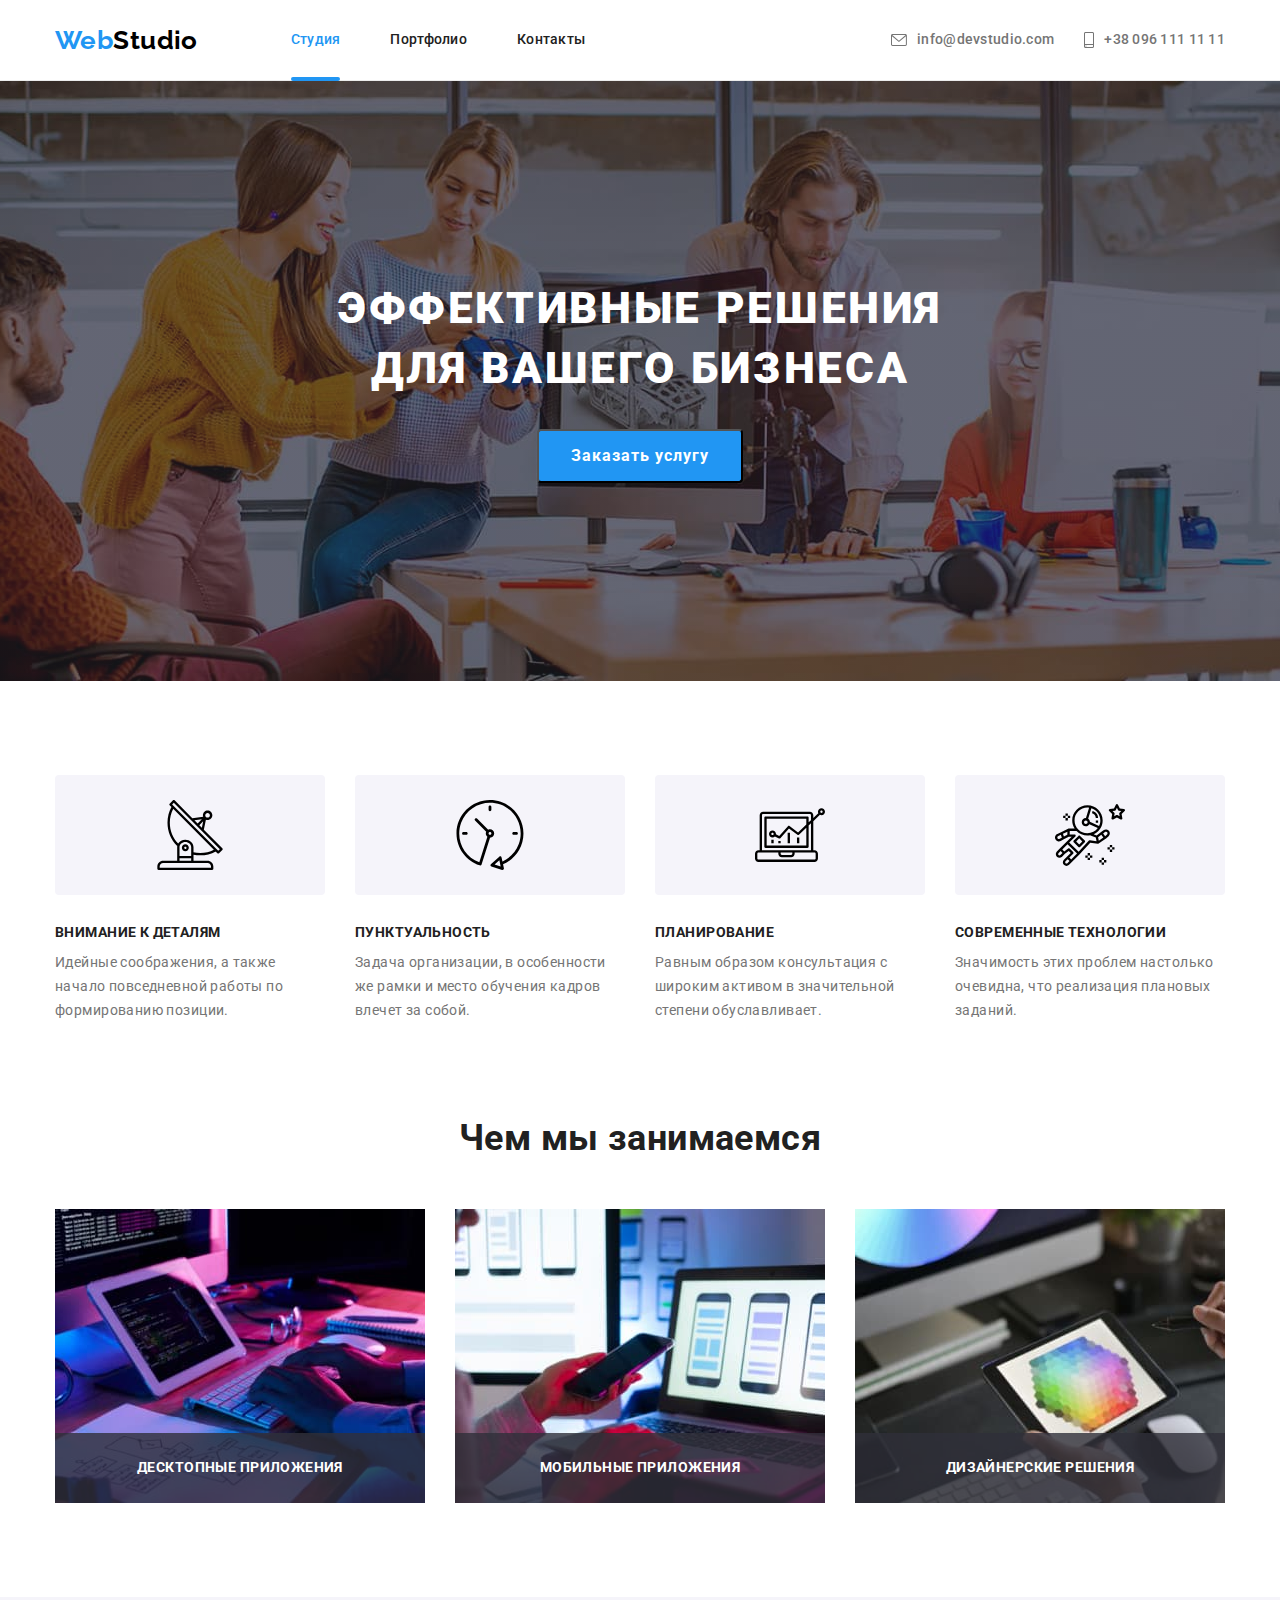
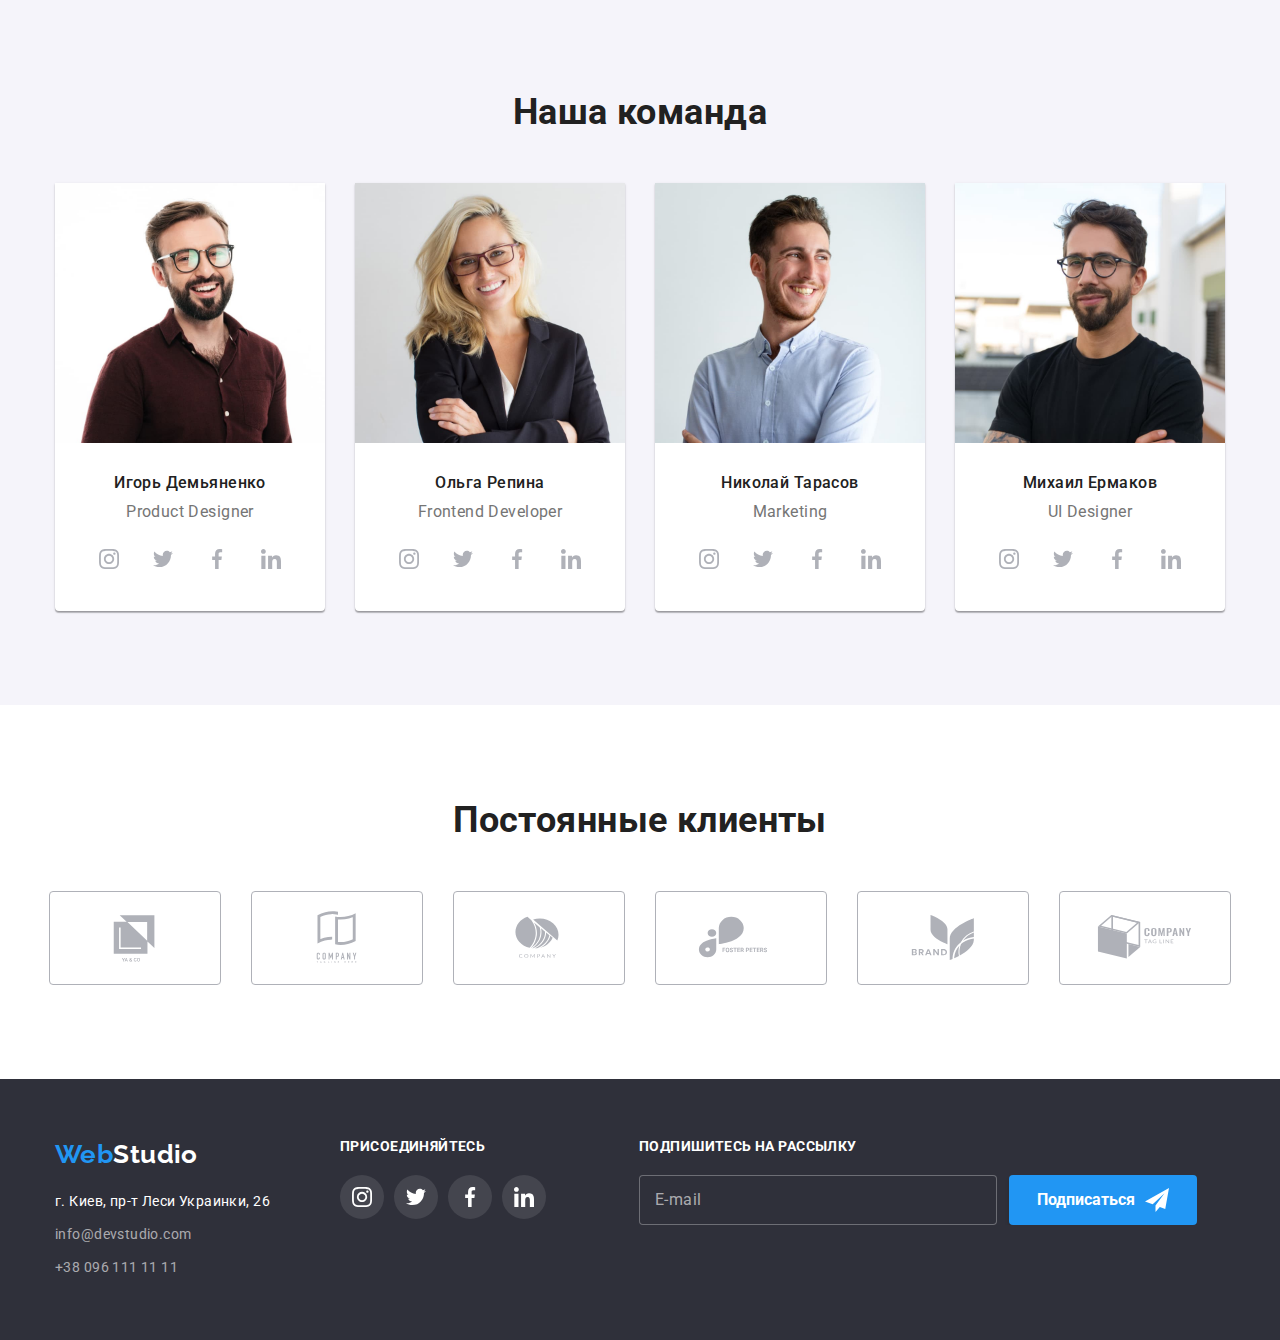
==== index.html @ 2fc381ae "ДЗ7" ====
<!DOCTYPE html>
<html lang="ru">
  <head>
    <meta charset="UTF-8" />
    <meta http-equiv="X-UA-Compatible" content="IE=edge" />
    <meta name="viewport" content="width=device-width, initial-scale=1.0" />
    <title>Студия</title>
    <link
      href="https://fonts.googleapis.com/css2?family=Raleway:wght@700&family=Roboto:wght@400;500;700;900&display=swap"
      rel="stylesheet"
    />
    <link
      rel="stylesheet"
      href="https://cdnjs.cloudflare.com/ajax/libs/modern-normalize/1.0.0/modern-normalize.min.css"
    />
    <link rel="stylesheet" href="./css/styles.css" />
  </head>
  <body>
    <!-- Навигация -->
    <header class="page-heder">
      <div class="container">
        <nav class="main-nav">
          <a href="/" class="logo-header link"><span class="accent">Web</span>Studio</a>

          <ul class="site-nav list">
            <li class="item"><a href="" class="link current">Студия</a></li>
            <li class="item"><a href="./portfolio.html" class="link">Портфолио</a></li>
            <li class="item"><a href="" class="link">Контакты</a></li>
          </ul>
        </nav>

        <ul class="info-nav list">
          <li class="item">
            <a href="mailto:info@devstudio.com" class="link">
              <svg class="info-icon" width="16" height="12">
                <use href="./images/icons.svg#envelope"></use>
              </svg>
              info@devstudio.com</a
            >
          </li>
          <li class="item">
            <a href="tel:+380961111111" class="link">
              <svg class="info-icon" width="10" height="16">
                <use href="./images/icons.svg#smartphone"></use>
              </svg>
              +38 096 111 11 11</a
            >
          </li>
        </ul>
      </div>
    </header>
    <main>
      <!--Герой-->
      <section class="hero">
        <div class="hero-container">
          <h1 class="hero-title">Эффективные решения для вашего бизнеса</h1>
          <button type="button" class="hero-btn" data-modal-open>Заказать услугу</button>
        </div>
      </section>
      <!--Особенности-->
      <section class="section features">
        <div class="container">
          <h2 class="title visually-hidden">Особенности</h2>
          <ul class="features-list list">
            <li class="item">
              <div class="features-icon">
                <svg class="icon" width="70" height="70">
                  <use href="./images/icons.svg#antenna"></use>
                </svg>
              </div>
              <h3 class="features-title">Внимание к деталям</h3>
              <p class="features-text">
                Идейные соображения, а также начало повседневной работы по формированию позиции.
              </p>
            </li>
            <li class="item">
              <div class="features-icon">
                <svg class="icon" width="70" height="70">
                  <use href="./images/icons.svg#clock"></use>
                </svg>
              </div>
              <h3 class="features-title">Пунктуальность</h3>
              <p class="features-text">
                Задача организации, в особенности же рамки и место обучения кадров влечет за собой.
              </p>
            </li>
            <li class="item">
              <div class="features-icon">
                <svg class="icon" width="70" height="70">
                  <use href="./images/icons.svg#diagram"></use>
                </svg>
              </div>
              <h3 class="features-title">Планирование</h3>
              <p class="features-text">
                Равным образом консультация с широким активом в значительной степени обуславливает.
              </p>
            </li>
            <li class="item">
              <div class="features-icon">
                <svg class="icon" width="70" height="70">
                  <use href="./images/icons.svg#astronaut"></use>
                </svg>
              </div>
              <h3 class="features-title">Современные технологии</h3>
              <p class="features-text">
                Значимость этих проблем настолько очевидна, что реализация плановых заданий.
              </p>
            </li>
          </ul>
        </div>
      </section>
      <!--Чем мы занимаемся-->
      <section class="section examples">
        <div class="container">
          <h2 class="title">Чем мы занимаемся</h2>
          <ul class="examples-list list">
            <li class="examples-item">
              <img src="./images/box1.jpg" alt="человек набирает текст на клавиатуре" width="370" />
              <p class="examples-text">Десктопные приложения</p>
            </li>
            <li class="examples-item">
              <img
                src="./images/box2.jpg"
                alt="человек держа в левой руке мобильний телефон, работает на ноутбуке правой рукой"
                width="370"
              />
              <p class="examples-text">Мобильные приложения</p>
            </li>
            <li class="examples-item">
              <img
                src="./images/box3.jpg"
                alt="человек на планшете рассматривет палитру цветов"
                width="370"
              />
              <p class="examples-text">Дизайнерские решения</p>
            </li>
          </ul>
        </div>
      </section>
      <!--Наша команда-->
      <section class="section team">
        <div class="container">
          <h2 class="title">Наша команда</h2>
          <ul class="team-list list">
            <li class="team-item">
              <img src="./images/igor.jpg" alt="фото Игоря Демьяненко" width="270" />
              <div class="team-block">
                <h3 class="team-title">Игорь Демьяненко</h3>
                <p lang="en" class="team-text">Product Designer</p>
                <ul class="icon-list list">
                  <li class="item">
                    <a href="" class="team-link link">
                      <svg class="team-icon" width="20px" height="20px">
                        <use href="./images/icons.svg#instagram"></use>
                      </svg>
                    </a>
                  </li>
                  <li class="item">
                    <a href="" class="team-link link"
                      ><svg class="team-icon" width="20px" height="20px">
                        <use href="./images/icons.svg#twitter"></use></svg
                    ></a>
                  </li>
                  <li class="item">
                    <a href="" class="team-link link"
                      ><svg class="team-icon" width="20px" height="20px">
                        <use href="./images/icons.svg#facebook"></use></svg
                    ></a>
                  </li>
                  <li class="item">
                    <a href="" class="team-link link"
                      ><svg class="team-icon" width="20px" height="20px">
                        <use href="./images/icons.svg#linkedin"></use></svg
                    ></a>
                  </li>
                </ul>
              </div>
            </li>
            <li class="team-item">
              <img src="./images/olga.jpg" alt="фото Ольги Репиной" width="270" />
              <div class="team-block">
                <h3 class="team-title">Ольга Репина</h3>
                <p lang="en" class="team-text">Frontend Developer</p>
                <ul class="icon-list list">
                  <li class="item">
                    <a href="" class="team-link link">
                      <svg class="team-icon" width="20px" height="20px">
                        <use href="./images/icons.svg#instagram"></use>
                      </svg>
                    </a>
                  </li>
                  <li class="item">
                    <a href="" class="team-link link"
                      ><svg class="team-icon" width="20px" height="20px">
                        <use href="./images/icons.svg#twitter"></use></svg
                    ></a>
                  </li>
                  <li class="item">
                    <a href="" class="team-link link"
                      ><svg class="team-icon" width="20px" height="20px">
                        <use href="./images/icons.svg#facebook"></use></svg
                    ></a>
                  </li>
                  <li class="item">
                    <a href="" class="team-link link"
                      ><svg class="team-icon" width="20px" height="20px">
                        <use href="./images/icons.svg#linkedin"></use></svg
                    ></a>
                  </li>
                </ul>
              </div>
            </li>
            <li class="team-item">
              <img src="./images/nikolai.jpg" alt="фото Николая Тарасова" width="270" />
              <div class="team-block">
                <h3 class="team-title">Николай Тарасов</h3>
                <p lang="en" class="team-text">Marketing</p>
                <ul class="icon-list list">
                  <li class="item">
                    <a href="" class="team-link link">
                      <svg class="team-icon" width="20px" height="20px">
                        <use href="./images/icons.svg#instagram"></use>
                      </svg>
                    </a>
                  </li>
                  <li class="item">
                    <a href="" class="team-link link"
                      ><svg class="team-icon" width="20px" height="20px">
                        <use href="./images/icons.svg#twitter"></use></svg
                    ></a>
                  </li>
                  <li class="item">
                    <a href="" class="team-link link"
                      ><svg class="team-icon" width="20px" height="20px">
                        <use href="./images/icons.svg#facebook"></use></svg
                    ></a>
                  </li>
                  <li class="item">
                    <a href="" class="team-link link"
                      ><svg class="team-icon" width="20px" height="20px">
                        <use href="./images/icons.svg#linkedin"></use></svg
                    ></a>
                  </li>
                </ul>
              </div>
            </li>
            <li class="team-item">
              <img src="./images/mixail.jpg" alt="фото Михаила Ермакова" width="270" />
              <div class="team-block">
                <h3 class="team-title">Михаил Ермаков</h3>
                <p lang="en" class="team-text">UI Designer</p>
                <ul class="icon-list list">
                  <li class="item">
                    <a href="" class="team-link link">
                      <svg class="team-icon" width="20px" height="20px">
                        <use href="./images/icons.svg#instagram"></use>
                      </svg>
                    </a>
                  </li>
                  <li class="item">
                    <a href="" class="team-link link"
                      ><svg class="team-icon" width="20px" height="20px">
                        <use href="./images/icons.svg#twitter"></use></svg
                    ></a>
                  </li>
                  <li class="item">
                    <a href="" class="team-link link"
                      ><svg class="team-icon" width="20px" height="20px">
                        <use href="./images/icons.svg#facebook"></use></svg
                    ></a>
                  </li>
                  <li class="item">
                    <a href="" class="team-link link"
                      ><svg class="team-icon" width="20px" height="20px">
                        <use href="./images/icons.svg#linkedin"></use></svg
                    ></a>
                  </li>
                </ul>
              </div>
            </li>
          </ul>
        </div>
      </section>
      <!-- Постоянные клиенты -->
      <section class="section clients">
        <div class="container">
          <h2 class="title">Постоянные клиенты</h2>
          <ul class="clients-list list">
            <li class="item">
              <a href="" class="clients-link link">
                <svg class="clients-icon" width="106" height="60">
                  <use href="./images/icons.svg#company"></use>
                </svg>
              </a>
            </li>
            <li class="item">
              <a href="" class="clients-link link">
                <svg class="clients-icon" width="106" height="60">
                  <use href="./images/icons.svg#company2"></use>
                </svg>
              </a>
            </li>
            <li class="item">
              <a href="" class="clients-link link">
                <svg class="clients-icon" width="106" height="60">
                  <use href="./images/icons.svg#company3"></use>
                </svg>
              </a>
            </li>
            <li class="item">
              <a href="" class="clients-link link">
                <svg class="clients-icon" width="106" height="60">
                  <use href="./images/icons.svg#company4"></use>
                </svg>
              </a>
            </li>
            <li class="item">
              <a href="" class="clients-link link">
                <svg class="clients-icon" width="106" height="60">
                  <use href="./images/icons.svg#company5"></use>
                </svg>
              </a>
            </li>
            <li class="item">
              <a href="" class="clients-link link">
                <svg class="clients-icon" width="106" height="60">
                  <use href="./images/icons.svg#company6"></use>
                </svg>
              </a>
            </li>
          </ul>
        </div>
      </section>
    </main>
    <!--Подвал-->
    <footer class="page-footer">
      <div class="container footer-box">
        <div>
          <a href="/" class="logo-footer link"><span class="accent">Web</span>Studio</a>
          <address>
            <ul class="footer-list list">
              <li>г. Киев, пр-т Леси Украинки, 26</li>
              <li>
                <a href="mailto:info@devstudio.com" class="footer-link link">info@devstudio.com</a>
              </li>
              <li>
                <a href="tel:+380961111111" class="footer-link link">+38 096 111 11 11</a>
              </li>
            </ul>
          </address>
        </div>
        <div class="social-link">
          <h2 class="footer-title">присоединяйтесь</h2>
          <ul class="footer-icon-list list">
            <li class="item">
              <a href="" class="footer-icon-link link">
                <svg class="footer-icon" width="20px" height="20px">
                  <use href="./images/icons.svg#instagram"></use>
                </svg>
              </a>
            </li>
            <li class="item">
              <a href="" class="footer-icon-link link"
                ><svg class="footer-icon" width="20px" height="20px">
                  <use href="./images/icons.svg#twitter"></use></svg
              ></a>
            </li>
            <li class="item">
              <a href="" class="footer-icon-link link"
                ><svg class="footer-icon" width="20px" height="20px">
                  <use href="./images/icons.svg#facebook"></use></svg
              ></a>
            </li>
            <li class="item">
              <a href="" class="footer-icon-link link"
                ><svg class="footer-icon" width="20px" height="20px">
                  <use href="./images/icons.svg#linkedin"></use></svg
              ></a>
            </li>
          </ul>
        </div>
        <form>
          <h2 class="footer-title">Подпишитесь на рассылку</h2>
          <div class="footer-form">
            <input
              type="email"
              name="email"
              id="footer-modal-email"
              class="footer-mail"
              placeholder=" "
            />
            <label for="footer-modal-email" class="footer-label">E-mail</label>
            <button type="submit" class="footer-btn">
              Подписаться
              <svg width="24" height="24">
                <use href="./images/icons.svg#send"></use>
              </svg>
            </button>
          </div>
        </form>
      </div>
    </footer>
    <!-- Модальное окно -->
    <div class="backdrop is-hidden" data-modal>
      <div class="modal">
        <button class="modal-btn" type="button" data-modal-close>
          <svg class="modal-icon" width="18" height="18">
            <use href="./images/icons.svg#close"></use>
          </svg>
        </button>
        <form class="modal-form" autocomplete="off">
          <p class="modal-form-title">Оставьте свои данные, мы вам перезвоним</p>
          <label for="" class="modal-form-label">
            Имя
            <input type="text" name="name" class="modal-form-input" />
            <svg class="modal-form-icon" width="18" height="18">
              <use href="./images/icons.svg#person"></use>
            </svg>
          </label>
          <label for="" class="modal-form-label">
            Телефон
            <input type="tel" name="tel" class="modal-form-input" />
            <svg class="modal-form-icon" width="18" height="18">
              <use href="./images/icons.svg#phone"></use></svg
          ></label>
          <label for="" class="modal-form-label">
            Почта
            <input type="email" name="mail" class="modal-form-input" />
            <svg class="modal-form-icon" width="18" height="18">
              <use href="./images/icons.svg#email"></use></svg
          ></label>
          <div class="modal-form-field">
            <label for="comments" class="modal-form-label">Комментарий</label>
            <textarea
              name="comments"
              id="comments"
              placeholder="Введите текст"
              class="modal-form-area"
            ></textarea>
          </div>
          <label class="modal-form-check">
            <input class="modal-form-checkbox" name="checkbox" type="checkbox" />
            <span class="modal-check-icon"></span>
            Соглашаюсь с рассылкой и принимаю
            <a href="" class="modal-link"> Условия договора</a>
          </label>
          <button type="submit" class="modal-form-btn">Отправить</button>
        </form>
      </div>
    </div>
    <script src="./js/modal.js"></script>
  </body>
</html>
---- css/styles.css ----
/* 
вторичный цвет текста #212121;
акцент #2196f3;
черный #000000
белый #FFFFFF;
основной цвет текста #757575
цвет инфо в футере rgba(255, 255, 255, 0.6)
цвет фона герой #2F303A
цвет фона команда #F5F4FA */

:root {
  --main-text-color: #757575;
  --secondary-text-color: #212121;
  --accent-color: #2196f3;
  --white-color: #ffffff;
  --black-color: #000000;
  --bgc-team: #f5f4fa;
  --bgc-hero: #2f303a;
  --footer-link-color: #ffffff99;
  --icon-color: #afb1b8;
}

body {
  background-color: var(--white-color);
  color: var(--main-text-color);

  font-family: Roboto, sans-serif;
  letter-spacing: 0.03em;
  font-size: 14px;
}
img {
  display: block;
}

.container {
  width: 1200px;
  padding-left: 15px;
  padding-right: 15px;
  margin: 0 auto;
}
.section {
  padding-top: 94px;
  padding-bottom: 94px;
}

.list {
  margin: 0;
  padding: 0;
  list-style: none;
}
.link {
  text-decoration: none;
}

/* Навигация */
.page-heder {
  border-bottom: 1px solid #ececec;
}

.page-heder .container {
  display: flex;
  justify-content: space-between;
}
.main-nav {
  display: flex;
  align-items: center;
}

.logo-header {
  margin-right: 93px;

  color: var(--black-color);

  font-family: Raleway, sans-serif;
  font-weight: 700;
  font-size: 26px;
  line-height: 1.19;
}
.accent {
  color: var(--accent-color);
}

.site-nav {
  display: flex;
}
.site-nav .item {
  position: relative;
}
.site-nav .item + .item {
  margin-left: 50px;
}

.site-nav .link {
  display: block;
  padding-top: 32px;
  padding-bottom: 32px;

  font-weight: 500;
  line-height: 1.14;
  letter-spacing: 0.02em;

  color: var(--secondary-text-color);
  transition: color 250ms cubic-bezier(0.4, 0, 0.2, 1);
}
.info-nav {
  display: flex;
}
.info-nav .item + .item {
  margin-left: 30px;
}
.info-nav .link {
  display: flex;
  align-items: center;
  padding-top: 32px;
  padding-bottom: 32px;

  font-weight: 500;
  line-height: 1.14;
  letter-spacing: 0.02em;

  color: var(--main-text-color);
  transition: color 200ms cubic-bezier(0.4, 0, 0.2, 1);
}
.site-nav .link:hover,
.info-nav .link:hover,
.info-icon:hover,
.site-nav .link:focus,
.info-nav .link:focus,
.info-icon:focus {
  color: var(--accent-color);
}
.info-icon {
  margin-right: 10px;
  fill: currentColor;
}
.info-icon:hover {
  color: var(--accent-color);
}

.site-nav .link.current {
  color: var(--accent-color);
}
.current::after {
  content: '';

  position: absolute;
  left: 0;
  bottom: -1px;
  width: 100%;

  display: inline-block;
  vertical-align: bottom;
  border: 2px solid var(--accent-color);
  border-radius: 2px;
}

/* Герой */

.hero {
  display: flex;
  flex-direction: column;
  justify-content: center;
  align-items: center;
  margin: 0 auto;
  text-align: center;

  height: 600px;
  max-width: 1600px;
  margin-left: auto;
  margin-right: auto;

  background-image: linear-gradient(to right, rgba(47, 48, 58, 0.4), rgba(47, 48, 58, 0.4)),
    url(../images/hero.jpg);
  background-color: #c4c4c4;
  background-size: cover;
  background-position: center;
}
.hero-title {
  color: var(--white-color);

  font-weight: 900;
  font-size: 44px;
  line-height: 1.36;
  letter-spacing: 0.06em;
  text-transform: uppercase;

  margin-top: 0;
  margin-bottom: 30px;
}
.hero-btn {
  font-weight: 700;
  font-size: 16px;
  line-height: 1.87;
  align-items: center;
  text-align: center;
  letter-spacing: 0.06em;
  cursor: pointer;

  border-radius: 4px;
  padding: 10px 32px;
  min-width: 200px;

  background-color: var(--accent-color);
  color: var(--white-color);
  transition: background-color 250ms cubic-bezier(0.4, 0, 0.2, 1);
}
.hero-btn:hover,
.hero-btn:focus {
  background-color: #188ce8;
}
.hero-container {
  max-width: 696px;
}

/* Особенности */

.visually-hidden {
  position: absolute;
  clip: rect(0 0 0 0);
  width: 1px;
  height: 1px;
  margin: -1px;
  border: 0;
  padding: 0;
  overflow: hidden;
}

.features-list {
  display: flex;
}
.features-list .item {
  width: 270px;
}
.features-list .item + .item {
  margin-left: 30px;
}

.title {
  color: var(--secondary-text-color);

  font-weight: 700;
  font-size: 36px;
  line-height: 1.17;
  text-align: center;

  margin-top: 0;
  margin-bottom: 50px;
}
.features-icon {
  display: flex;
  justify-content: center;
  align-items: center;

  padding: 25px 0;
  border-radius: 4px;
  margin-bottom: 30px;

  background-color: var(--bgc-team);
}
.features-title {
  color: var(--secondary-text-color);

  font-weight: 700;
  font-size: 14px;
  line-height: 1.14;
  text-transform: uppercase;

  margin-top: 0;
  margin-bottom: 10px;
}
.features-text {
  line-height: 1.71;
  margin-top: 0;
  margin-bottom: 0;
}

/* Примеры */
.examples {
  padding-top: 0;
}

.examples-list {
  display: flex;
  justify-content: space-between;
}
.examples-item {
  position: relative;
}
.examples-text {
  position: absolute;
  right: 0;
  bottom: 0;

  width: 370px;
  height: 70px;
  margin: 0;
  padding: 27px 0;

  font-weight: 700;
  line-height: 1.14;
  text-align: center;
  text-transform: uppercase;

  background-color: rgba(47, 48, 58, 0.8);
  color: var(--white-color);
}
/* Команда */

.team {
  background-color: var(--bgc-team);
}
.team-list {
  display: flex;
  justify-content: space-between;
  text-align: center;
}
.team-item {
  background-color: var(--white-color);
  box-shadow: 0px 1px 3px rgba(0, 0, 0, 0.12), 0px 1px 1px rgba(0, 0, 0, 0.14),
    0px 2px 1px rgba(0, 0, 0, 0.2);
  border-radius: 0px 0px 4px 4px;
}
.team-block {
  padding-top: 30px;
  padding-bottom: 30px;
}

.team-title {
  color: var(--secondary-text-color);

  margin-top: 0;
  margin-bottom: 10px;

  font-weight: 500;
  font-size: 16px;
  line-height: 1.19;
}
.team-text {
  font-size: 16px;
  line-height: 1.19;

  margin-top: 0;
  margin-bottom: 16px;
}
.icon-list {
  display: flex;
  justify-content: center;
}
.icon-list .item + .item {
  margin-left: 10px;
}
.team-link {
  display: flex;
  padding: 12px;
  border-radius: 50%;

  color: var(--icon-color);
  transition: background-color 250ms cubic-bezier(0.4, 0, 0.2, 1),
    color 250ms cubic-bezier(0.4, 0, 0.2, 1);
}
.team-icon {
  fill: currentColor;
}

.team-link:hover,
.team-link:focus {
  background-color: var(--accent-color);
  color: var(--white-color);
}

/* Постоянные клиенты */
.clients-list {
  display: flex;
  justify-content: center;
}
.clients-list .item + .item {
  margin-left: 30px;
}
.clients-link {
  display: flex;
  justify-content: center;
  align-items: center;

  padding: 16px 32px;
  border: 1px solid var(--icon-color);
  border-radius: 4px;

  color: var(--icon-color);
  transition: color 250ms cubic-bezier(0.4, 0, 0.2, 1),
    border-color 250ms cubic-bezier(0.4, 0, 0.2, 1);
}

.clients-icon {
  fill: currentColor;
}
.clients-link:hover,
.clients-link:focus {
  color: var(--accent-color);
  border-color: var(--accent-color);
}
/* Подвал */

.page-footer {
  padding-top: 60px;
  padding-bottom: 60px;

  background-color: var(--bgc-hero);
  color: var(--white-color);
}
.logo-footer {
  color: var(--white-color);

  font-family: Raleway, sans-serif;
  font-weight: 700;
  font-size: 26px;
  line-height: 1.19;

  display: inline-block;
  margin-bottom: 20px;
}
.footer-list {
  font-style: normal;
  line-height: 1.71;
}
.footer-list li {
  margin-bottom: 9px;
}
.footer-list li:last-child {
  margin-bottom: 0;
}
.footer-list .link {
  color: var(--footer-link-color);
  transition: color 250ms cubic-bezier(0.4, 0, 0.2, 1);
}
.page-footer .footer-link:hover,
.page-footer .footer-link:focus {
  color: var(--accent-color);
}
.social-link {
  margin-left: 70px;
}
.footer-box {
  display: flex;
}
.footer-title {
  margin-top: 0;
  margin-bottom: 20px;

  font-weight: 700;
  font-size: 14px;
  line-height: 1.14;
  text-transform: uppercase;
}
.footer-icon-list {
  display: flex;
}
.footer-icon-list .item + .item {
  margin-left: 10px;
}
.footer-icon-link {
  display: flex;
  width: 44px;
  height: 44px;
  padding: 12px;
  border-radius: 50%;

  color: var(--white-color);
  background-color: #ffffff1a;
  transition: background-color 250ms cubic-bezier(0.4, 0, 0.2, 1);
}
.footer-icon {
  fill: currentColor;
}

.footer-icon-link:hover,
.footer-icon-link:focus {
  background-color: var(--accent-color);
  color: var(--white-color);
}
.page-footer form {
  margin-left: 93px;
}
.footer-form {
  position: relative;
  overflow: hidden;

  display: flex;
}
.footer-label {
  position: absolute;
  top: 15px;
  left: 16px;

  font-size: 16px;
  line-height: 1.25;

  color: rgba(255, 255, 255, 0.6);
  transition: transform 250ms cubic-bezier(0.4, 0, 0.2, 1);
}

.footer-mail {
  width: 358px;
  padding: 15px 16px;

  border: 1px solid rgba(255, 255, 255, 0.3);
  border-radius: 4px;
  background-color: var(--bgc-hero);
  color: var(--white-color);
}

.footer-btn {
  display: flex;
  align-items: center;
  padding: 10px 28px;
  margin-left: 12px;
  cursor: pointer;

  font-weight: 700;
  font-size: 16px;
  line-height: 1.88;

  border: none;
  border-radius: 4px;
  background-color: var(--accent-color);
  color: var(--white-color);
  box-shadow: 0px 4px 4px rgba(0, 0, 0, 0.15);
  transition: background-color 250ms cubic-bezier(0.4, 0, 0.2, 1);
}
.footer-btn:hover,
.footer-btn:focus {
  background-color: #188ce8;
}

.footer-mail:focus + .footer-label,
.footer-mail:not(:placeholder-shown) + .footer-label {
  transform: translateY(-40px);
}
.footer-btn svg {
  margin-left: 10px;

  fill: var(--white-color);
}

/* Портфолио */
.button-list {
  display: flex;
  justify-content: center;

  margin-bottom: 50px;
}
.button-list .item + .item {
  margin-left: 8px;
}
.work-btn {
  font-weight: 500;
  font-size: 16px;
  line-height: 1.62;
  text-align: center;
  cursor: pointer;

  border: none;
  border-radius: 4px;
  padding: 6px 22px;

  background-color: var(--bgc-team);
  color: var(--secondary-text-color);
  transition: background-color 250ms cubic-bezier(0.4, 0, 0.2, 1),
    color 250ms cubic-bezier(0.4, 0, 0.2, 1), box-shadow 250ms cubic-bezier(0.4, 0, 0.2, 1);
}
.work-btn:hover,
.work-btn:focus {
  background-color: var(--accent-color);
  color: var(--white-color);
  box-shadow: 0px 3px 1px rgba(0, 0, 0, 0.1), 0px 1px 2px rgba(0, 0, 0, 0.08),
    0px 2px 2px rgba(0, 0, 0, 0.12);
}
.work-list {
  display: flex;
  flex-wrap: wrap;
}
.work-list .item {
  margin-right: 30px;
  margin-bottom: 30px;

  transition: box-shadow 250ms cubic-bezier(0.4, 0, 0.2, 1);
}
.work-list .item:hover,
.work-list .item:focus {
  box-shadow: 0px 1px 1px rgba(0, 0, 0, 0.12), 0px 4px 4px rgba(0, 0, 0, 0.06),
    1px 4px 6px rgba(0, 0, 0, 0.16);
}
.work-list .item:nth-child(3n) {
  margin-right: 0;
}
.work-list .item:nth-last-child(-n + 3) {
  margin-bottom: 0;
}
.thumb {
  position: relative;
  overflow: hidden;
}
.overlay {
  content: '';

  position: absolute;

  display: inline-block;
  width: 100%;
  height: 100%;

  background-color: rgba(33, 150, 243, 0.9);
  transition: transform 250ms cubic-bezier(0.4, 0, 0.2, 1);
}
.thumb-text {
  position: absolute;
  top: 50%;
  left: 50%;
  transform: translate(-50%, -50%);

  margin: 0;
  width: 322px;

  font-size: 18px;
  line-height: 1.56;

  color: var(--white-color);
}
.work-list .link:hover .overlay,
.work-list .link:focus .overlay {
  transform: translateY(-100%);
}
.work-title {
  color: var(--secondary-text-color);

  font-weight: 700;
  font-size: 18px;
  line-height: 2;
  letter-spacing: 0.06em;

  margin: 0;
  margin-bottom: 4px;
}
.work-text {
  color: var(--main-text-color);

  font-size: 16px;
  line-height: 1.87;

  margin-top: 0;
  margin-bottom: 0;
}
.work-img {
  display: block;
}
.border {
  border-right: 1px solid #eeeeee;
  border-bottom: 1px solid #eeeeee;
  border-left: 1px solid #eeeeee;

  padding: 20px 24px;
}
/* Модальное окно */
.backdrop {
  position: fixed;
  top: 0;
  left: 0;

  width: 100%;
  height: 100%;

  background-color: rgba(0, 0, 0, 0.2);
  opacity: 1;
  transition: opacity 500ms cubic-bezier(0.4, 0, 0.2, 1);
}
.backdrop.is-hidden {
  opacity: 0;
  pointer-events: none;
}
.backdrop.is-hidden .modal {
  transform: translate(-50%, -50%) scale(0.9);
}

.modal {
  position: absolute;
  top: 50%;
  left: 50%;
  transform: translate(-50%, -50%) scale(1);

  width: 528px;
  height: 581px;

  background-color: var(--white-color);
  box-shadow: 0px 1px 3px rgba(0, 0, 0, 0.12), 0px 1px 1px rgba(0, 0, 0, 0.14),
    0px 2px 1px rgba(0, 0, 0, 0.2);
  border-radius: 4px;
  transition: transform 500ms cubic-bezier(0.4, 0, 0.2, 1);
}
.modal .modal-btn {
  position: absolute;
  top: 8px;
  right: 8px;

  padding: 6px;
  width: 30px;
  height: 30px;
  border: 1px solid rgba(0, 0, 0, 0.1);
  border-radius: 50%;

  background-color: var(--white-color);
  cursor: pointer;
}
.modal-icon {
  position: absolute;
  top: 50%;
  left: 50%;
  transform: translate(-50%, -50%);

  fill: currentColor;
  transition: fill 250ms cubic-bezier(0.4, 0, 0.2, 1);
}
.modal-icon:hover {
  fill: var(--accent-color);
}
.modal-btn:focus-within .modal-icon {
  fill: var(--accent-color);
}

.modal-form {
  width: 448px;
  margin-right: auto;
  margin-left: auto;
}
.modal-form-title {
  text-align: center;
  margin-top: 40px;
  margin-bottom: 12px;

  font-weight: 700;
  font-size: 20px;
  line-height: 1.15;

  color: var(--secondary-text-color);
}

.modal-form-field {
  position: relative;

  margin-bottom: 20px;
}
.modal-form-field .modal-form-label {
  margin-bottom: 4px;
}
.modal-form-label {
  position: relative;

  display: block;
  margin-bottom: 10px;

  font-size: 12px;
  line-height: 1.17;
  letter-spacing: 0.01em;
}
.modal-form-input {
  width: 100%;
  padding: 11px 12px 11px 42px;
  margin-top: 4px;

  border: 1px solid rgba(33, 33, 33, 0.2);
  border-radius: 4px;

  transition: otline-color 250ms cubic-bezier(0.4, 0, 0.2, 1);
}
.modal-form-icon {
  position: absolute;
  bottom: 0;
  left: 12px;
  transform: translateY(-55%);

  fill: inherit;
  transition: fill 250ms cubic-bezier(0.4, 0, 0.2, 1);
}

.modal-form-input:focus,
.modal-form-area:focus {
  outline-color: var(--accent-color);
}
.modal-form-label:focus-within .modal-form-icon {
  fill: var(--accent-color);
}

.modal-form-area {
  width: 100%;
  height: 120px;
  resize: none;
  padding: 12px 16px;

  font-size: 12px;
  line-height: 1.17;
  letter-spacing: 0.01em;

  color: rgba(117, 117, 117, 0.5);
  border: 1px solid rgba(33, 33, 33, 0.2);
  border-radius: 4px;
  transition: otline-color 250ms cubic-bezier(0.4, 0, 0.2, 1);
}
.modal-form-check {
  display: flex;
  justify-content: center;
  margin-bottom: 30px;
}
.modal-form-checkbox {
  position: absolute;
  clip: rect(0 0 0 0);
  width: 1px;
  height: 1px;
  margin: -1px;
  border: 0;
  padding: 0;
  overflow: hidden;
}
.modal-check-icon {
  display: inline-block;
  width: 16px;
  height: 15px;
  margin-right: 8px;

  border: 2px solid var(--secondary-text-color);
  border-radius: 1px;
}
.modal-form-checkbox:checked + .modal-check-icon {
  border-color: transparent;
  background-color: var(--accent-color);
  background-image: url(../images/check.svg);
  background-size: contain;
  background-origin: border-box;
}
.modal-link {
  color: var(--accent-color);
  margin-left: 4px;
}
.modal-form-btn {
  display: block;
  margin-right: auto;
  margin-left: auto;
  padding: 10px 55px;
  cursor: pointer;

  font-weight: 700;
  font-size: 16px;
  line-height: 1.87;
  letter-spacing: 0.06em;

  color: var(--white-color);
  background-color: var(--accent-color);
  border: none;
  border-radius: 4px;
  box-shadow: 0px 4px 4px rgba(0, 0, 0, 0.15);
  transition: background-color 250ms cubic-bezier(0.4, 0, 0.2, 1);
}
.modal-form-btn:hover,
.modal-form-btn:focus {
  background-color: #188ce8;
}
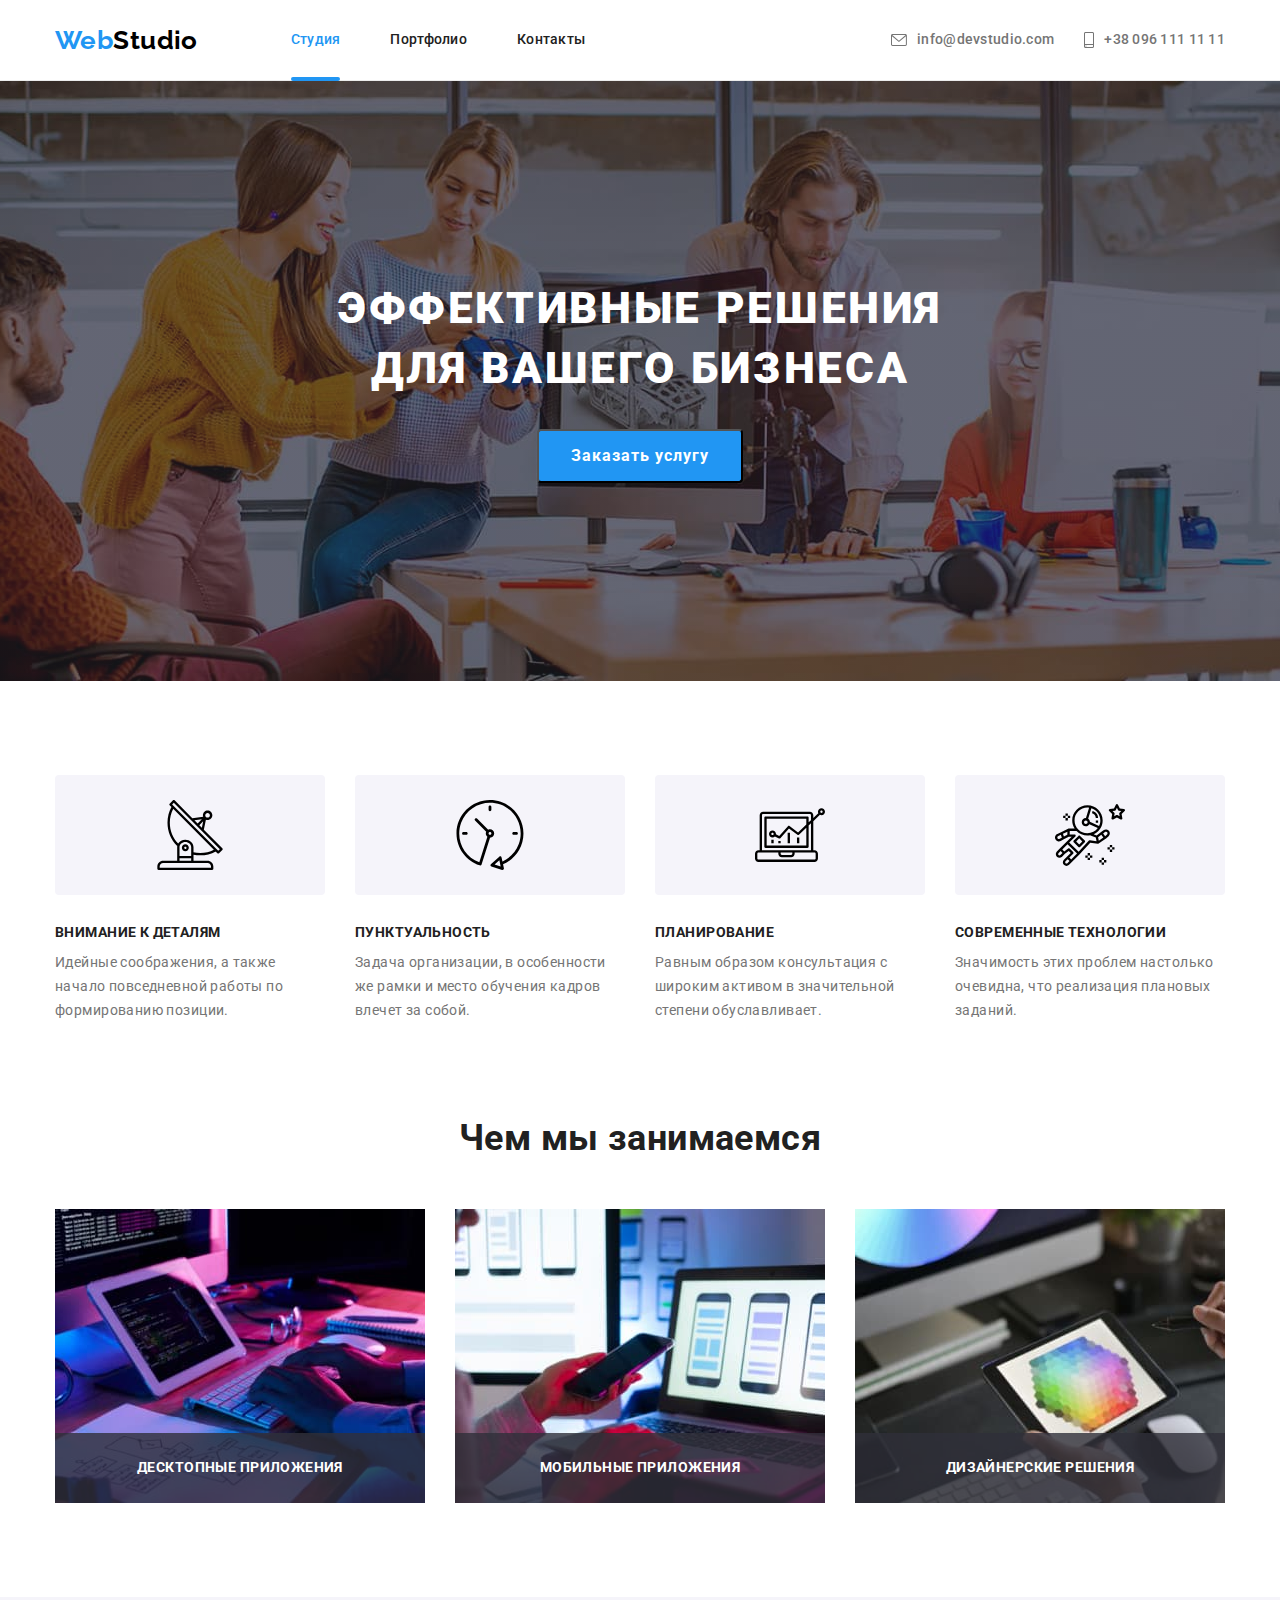
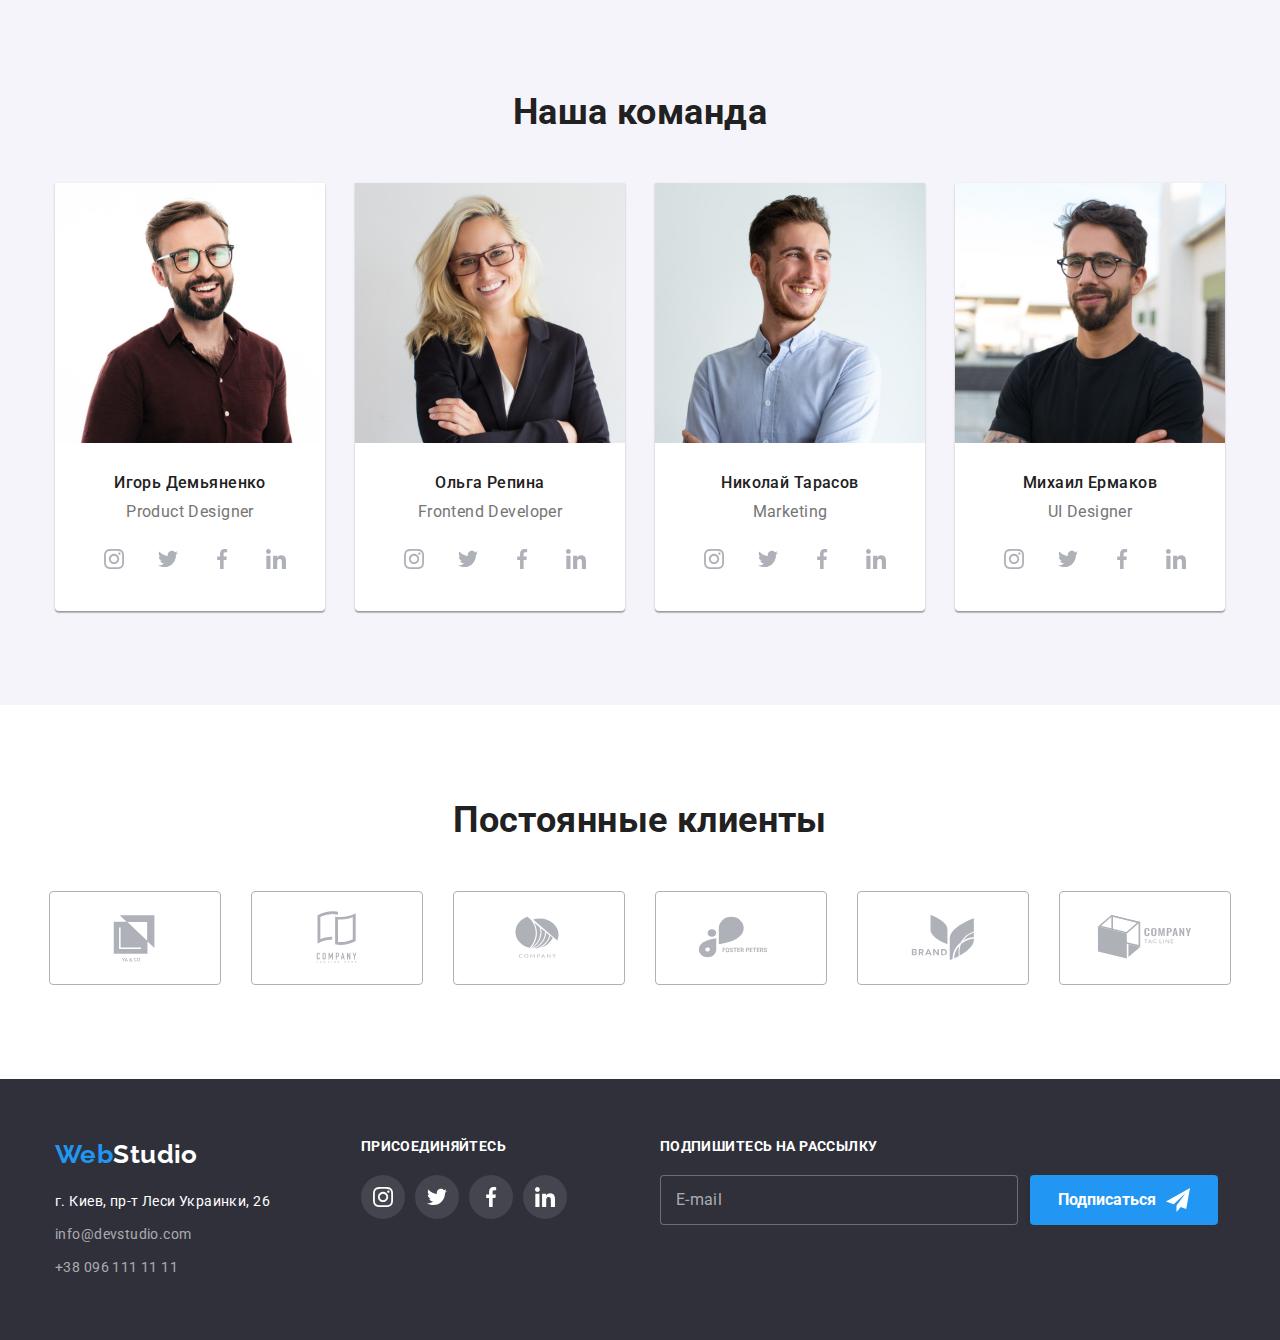
==== commit 5f2f4590: "Д.З.№7" ====
--- a/index.html
+++ b/index.html
@@ -9,38 +9,38 @@
       href="https://fonts.googleapis.com/css2?family=Raleway:wght@700&family=Roboto:wght@400;500;700;900&display=swap"
       rel="stylesheet"
     />
-    <link
-      rel="stylesheet"
-      href="https://cdnjs.cloudflare.com/ajax/libs/modern-normalize/1.0.0/modern-normalize.min.css"
-    />
-    <link rel="stylesheet" href="./css/styles.css" />
+    <link rel="stylesheet" href="./css/main.min.css" />
   </head>
   <body>
     <!-- Навигация -->
     <header class="page-heder">
-      <div class="container">
+      <div class="container page-heder__container">
         <nav class="main-nav">
-          <a href="/" class="logo-header link"><span class="accent">Web</span>Studio</a>
+          <a href="/" class="logo"><span class="logo__accent">Web</span>Studio</a>
 
-          <ul class="site-nav list">
-            <li class="item"><a href="" class="link current">Студия</a></li>
-            <li class="item"><a href="./portfolio.html" class="link">Портфолио</a></li>
-            <li class="item"><a href="" class="link">Контакты</a></li>
+          <ul class="site-nav">
+            <li class="site-nav__item">
+              <a href="" class="site-nav__link site-nav__link--current">Студия</a>
+            </li>
+            <li class="site-nav__item">
+              <a href="./portfolio.html" class="site-nav__link">Портфолио</a>
+            </li>
+            <li class="site-nav__item"><a href="" class="site-nav__link">Контакты</a></li>
           </ul>
         </nav>
 
-        <ul class="info-nav list">
-          <li class="item">
-            <a href="mailto:info@devstudio.com" class="link">
-              <svg class="info-icon" width="16" height="12">
+        <ul class="info-nav">
+          <li class="info-nav__item">
+            <a href="mailto:info@devstudio.com" class="info-nav__link">
+              <svg class="info-nav__icon" width="16" height="12">
                 <use href="./images/icons.svg#envelope"></use>
               </svg>
               info@devstudio.com</a
             >
           </li>
-          <li class="item">
-            <a href="tel:+380961111111" class="link">
-              <svg class="info-icon" width="10" height="16">
+          <li class="info-nav__item">
+            <a href="tel:+380961111111" class="info-nav__link">
+              <svg class="info-nav__icon" width="10" height="16">
                 <use href="./images/icons.svg#smartphone"></use>
               </svg>
               +38 096 111 11 11</a
@@ -52,57 +52,57 @@
     <main>
       <!--Герой-->
       <section class="hero">
-        <div class="hero-container">
-          <h1 class="hero-title">Эффективные решения для вашего бизнеса</h1>
-          <button type="button" class="hero-btn" data-modal-open>Заказать услугу</button>
+        <div class="hero__container">
+          <h1 class="hero__title">Эффективные решения для вашего бизнеса</h1>
+          <button type="button" class="hero__btn" data-modal-open>Заказать услугу</button>
         </div>
       </section>
       <!--Особенности-->
       <section class="section features">
         <div class="container">
           <h2 class="title visually-hidden">Особенности</h2>
-          <ul class="features-list list">
-            <li class="item">
-              <div class="features-icon">
-                <svg class="icon" width="70" height="70">
+          <ul class="features__list">
+            <li class="features__item">
+              <div class="features__icon">
+                <svg width="70" height="70">
                   <use href="./images/icons.svg#antenna"></use>
                 </svg>
               </div>
-              <h3 class="features-title">Внимание к деталям</h3>
-              <p class="features-text">
+              <h3 class="features__title">Внимание к деталям</h3>
+              <p class="features__text">
                 Идейные соображения, а также начало повседневной работы по формированию позиции.
               </p>
             </li>
-            <li class="item">
-              <div class="features-icon">
-                <svg class="icon" width="70" height="70">
+            <li class="features__item">
+              <div class="features__icon">
+                <svg width="70" height="70">
                   <use href="./images/icons.svg#clock"></use>
                 </svg>
               </div>
-              <h3 class="features-title">Пунктуальность</h3>
-              <p class="features-text">
+              <h3 class="features__title">Пунктуальность</h3>
+              <p class="features__text">
                 Задача организации, в особенности же рамки и место обучения кадров влечет за собой.
               </p>
             </li>
-            <li class="item">
-              <div class="features-icon">
-                <svg class="icon" width="70" height="70">
+            <li class="features__item">
+              <div class="features__icon">
+                <svg width="70" height="70">
                   <use href="./images/icons.svg#diagram"></use>
                 </svg>
               </div>
-              <h3 class="features-title">Планирование</h3>
-              <p class="features-text">
+              <h3 class="features__title">Планирование</h3>
+              <p class="features__text">
                 Равным образом консультация с широким активом в значительной степени обуславливает.
               </p>
             </li>
-            <li class="item">
-              <div class="features-icon">
-                <svg class="icon" width="70" height="70">
+            <li class="features__item">
+              <div class="features__icon">
+                <svg width="70" height="70">
                   <use href="./images/icons.svg#astronaut"></use>
                 </svg>
               </div>
-              <h3 class="features-title">Современные технологии</h3>
-              <p class="features-text">
+              <h3 class="features__title">Современные технологии</h3>
+              <p class="features__text">
                 Значимость этих проблем настолько очевидна, что реализация плановых заданий.
               </p>
             </li>
@@ -113,26 +113,26 @@
       <section class="section examples">
         <div class="container">
           <h2 class="title">Чем мы занимаемся</h2>
-          <ul class="examples-list list">
-            <li class="examples-item">
+          <ul class="examples__list">
+            <li class="examples__item">
               <img src="./images/box1.jpg" alt="человек набирает текст на клавиатуре" width="370" />
-              <p class="examples-text">Десктопные приложения</p>
-            </li>
-            <li class="examples-item">
+              <p class="examples__text">Десктопные приложения</p>
+            </li>
+            <li class="examples__item">
               <img
                 src="./images/box2.jpg"
                 alt="человек держа в левой руке мобильний телефон, работает на ноутбуке правой рукой"
                 width="370"
               />
-              <p class="examples-text">Мобильные приложения</p>
-            </li>
-            <li class="examples-item">
+              <p class="examples__text">Мобильные приложения</p>
+            </li>
+            <li class="examples__item">
               <img
                 src="./images/box3.jpg"
                 alt="человек на планшете рассматривет палитру цветов"
                 width="370"
               />
-              <p class="examples-text">Дизайнерские решения</p>
+              <p class="examples__text">Дизайнерские решения</p>
             </li>
           </ul>
         </div>
@@ -141,137 +141,137 @@
       <section class="section team">
         <div class="container">
           <h2 class="title">Наша команда</h2>
-          <ul class="team-list list">
-            <li class="team-item">
+          <ul class="team__list">
+            <li class="team__item">
               <img src="./images/igor.jpg" alt="фото Игоря Демьяненко" width="270" />
-              <div class="team-block">
-                <h3 class="team-title">Игорь Демьяненко</h3>
-                <p lang="en" class="team-text">Product Designer</p>
-                <ul class="icon-list list">
-                  <li class="item">
-                    <a href="" class="team-link link">
-                      <svg class="team-icon" width="20px" height="20px">
+              <div class="team__block">
+                <h3 class="team__title">Игорь Демьяненко</h3>
+                <p lang="en" class="team__text">Product Designer</p>
+                <ul class="icon-list">
+                  <li class="icon-list__item">
+                    <a href="" class="icon-list__link">
+                      <svg class="icon-list__icon" width="20px" height="20px">
                         <use href="./images/icons.svg#instagram"></use>
                       </svg>
                     </a>
                   </li>
-                  <li class="item">
-                    <a href="" class="team-link link"
-                      ><svg class="team-icon" width="20px" height="20px">
+                  <li class="icon-list__item">
+                    <a href="" class="icon-list__link"
+                      ><svg class="icon-list__icon" width="20px" height="20px">
                         <use href="./images/icons.svg#twitter"></use></svg
                     ></a>
                   </li>
-                  <li class="item">
-                    <a href="" class="team-link link"
-                      ><svg class="team-icon" width="20px" height="20px">
+                  <li class="icon-list__item">
+                    <a href="" class="icon-list__link"
+                      ><svg class="icon-list__icon" width="20px" height="20px">
                         <use href="./images/icons.svg#facebook"></use></svg
                     ></a>
                   </li>
-                  <li class="item">
-                    <a href="" class="team-link link"
-                      ><svg class="team-icon" width="20px" height="20px">
+                  <li class="icon-list__item">
+                    <a href="" class="icon-list__link"
+                      ><svg class="icon-list__icon" width="20px" height="20px">
                         <use href="./images/icons.svg#linkedin"></use></svg
                     ></a>
                   </li>
                 </ul>
               </div>
             </li>
-            <li class="team-item">
+            <li class="team__item">
               <img src="./images/olga.jpg" alt="фото Ольги Репиной" width="270" />
-              <div class="team-block">
-                <h3 class="team-title">Ольга Репина</h3>
-                <p lang="en" class="team-text">Frontend Developer</p>
-                <ul class="icon-list list">
-                  <li class="item">
-                    <a href="" class="team-link link">
-                      <svg class="team-icon" width="20px" height="20px">
+              <div class="team__block">
+                <h3 class="team__title">Ольга Репина</h3>
+                <p lang="en" class="team__text">Frontend Developer</p>
+                <ul class="icon-list">
+                  <li class="icon-list__item">
+                    <a href="" class="icon-list__link">
+                      <svg class="icon-list__icon" width="20px" height="20px">
                         <use href="./images/icons.svg#instagram"></use>
                       </svg>
                     </a>
                   </li>
-                  <li class="item">
-                    <a href="" class="team-link link"
-                      ><svg class="team-icon" width="20px" height="20px">
+                  <li class="icon-list__item">
+                    <a href="" class="icon-list__link"
+                      ><svg class="icon-list__icon" width="20px" height="20px">
                         <use href="./images/icons.svg#twitter"></use></svg
                     ></a>
                   </li>
-                  <li class="item">
-                    <a href="" class="team-link link"
-                      ><svg class="team-icon" width="20px" height="20px">
+                  <li class="icon-list__item">
+                    <a href="" class="icon-list__link"
+                      ><svg class="icon-list__icon" width="20px" height="20px">
                         <use href="./images/icons.svg#facebook"></use></svg
                     ></a>
                   </li>
-                  <li class="item">
-                    <a href="" class="team-link link"
-                      ><svg class="team-icon" width="20px" height="20px">
+                  <li class="icon-list__item">
+                    <a href="" class="icon-list__link"
+                      ><svg class="icon-list__icon" width="20px" height="20px">
                         <use href="./images/icons.svg#linkedin"></use></svg
                     ></a>
                   </li>
                 </ul>
               </div>
             </li>
-            <li class="team-item">
+            <li class="team__item">
               <img src="./images/nikolai.jpg" alt="фото Николая Тарасова" width="270" />
-              <div class="team-block">
-                <h3 class="team-title">Николай Тарасов</h3>
-                <p lang="en" class="team-text">Marketing</p>
-                <ul class="icon-list list">
-                  <li class="item">
-                    <a href="" class="team-link link">
-                      <svg class="team-icon" width="20px" height="20px">
+              <div class="team__block">
+                <h3 class="team__title">Николай Тарасов</h3>
+                <p lang="en" class="team__text">Marketing</p>
+                <ul class="icon-list">
+                  <li class="icon-list__item">
+                    <a href="" class="icon-list__link">
+                      <svg class="icon-list__icon" width="20px" height="20px">
                         <use href="./images/icons.svg#instagram"></use>
                       </svg>
                     </a>
                   </li>
-                  <li class="item">
-                    <a href="" class="team-link link"
-                      ><svg class="team-icon" width="20px" height="20px">
+                  <li class="icon-list__item">
+                    <a href="" class="icon-list__link"
+                      ><svg class="icon-list__icon" width="20px" height="20px">
                         <use href="./images/icons.svg#twitter"></use></svg
                     ></a>
                   </li>
-                  <li class="item">
-                    <a href="" class="team-link link"
-                      ><svg class="team-icon" width="20px" height="20px">
+                  <li class="icon-list__item">
+                    <a href="" class="icon-list__link"
+                      ><svg class="icon-list__icon" width="20px" height="20px">
                         <use href="./images/icons.svg#facebook"></use></svg
                     ></a>
                   </li>
-                  <li class="item">
-                    <a href="" class="team-link link"
-                      ><svg class="team-icon" width="20px" height="20px">
+                  <li class="icon-list__item">
+                    <a href="" class="icon-list__link"
+                      ><svg class="icon-list__icon" width="20px" height="20px">
                         <use href="./images/icons.svg#linkedin"></use></svg
                     ></a>
                   </li>
                 </ul>
               </div>
             </li>
-            <li class="team-item">
+            <li class="team__item">
               <img src="./images/mixail.jpg" alt="фото Михаила Ермакова" width="270" />
-              <div class="team-block">
-                <h3 class="team-title">Михаил Ермаков</h3>
-                <p lang="en" class="team-text">UI Designer</p>
-                <ul class="icon-list list">
-                  <li class="item">
-                    <a href="" class="team-link link">
-                      <svg class="team-icon" width="20px" height="20px">
+              <div class="team__block">
+                <h3 class="team__title">Михаил Ермаков</h3>
+                <p lang="en" class="team__text">UI Designer</p>
+                <ul class="icon-list">
+                  <li class="icon-list__item">
+                    <a href="" class="icon-list__link">
+                      <svg class="icon-list__icon" width="20px" height="20px">
                         <use href="./images/icons.svg#instagram"></use>
                       </svg>
                     </a>
                   </li>
-                  <li class="item">
-                    <a href="" class="team-link link"
-                      ><svg class="team-icon" width="20px" height="20px">
+                  <li class="icon-list__item">
+                    <a href="" class="icon-list__link"
+                      ><svg class="icon-list__icon" width="20px" height="20px">
                         <use href="./images/icons.svg#twitter"></use></svg
                     ></a>
                   </li>
-                  <li class="item">
-                    <a href="" class="team-link link"
-                      ><svg class="team-icon" width="20px" height="20px">
+                  <li class="icon-list__item">
+                    <a href="" class="icon-list__link"
+                      ><svg class="icon-list__icon" width="20px" height="20px">
                         <use href="./images/icons.svg#facebook"></use></svg
                     ></a>
                   </li>
-                  <li class="item">
-                    <a href="" class="team-link link"
-                      ><svg class="team-icon" width="20px" height="20px">
+                  <li class="icon-list__item">
+                    <a href="" class="icon-list__link"
+                      ><svg class="icon-list__icon" width="20px" height="20px">
                         <use href="./images/icons.svg#linkedin"></use></svg
                     ></a>
                   </li>
@@ -285,45 +285,45 @@
       <section class="section clients">
         <div class="container">
           <h2 class="title">Постоянные клиенты</h2>
-          <ul class="clients-list list">
-            <li class="item">
-              <a href="" class="clients-link link">
-                <svg class="clients-icon" width="106" height="60">
+          <ul class="clients__list">
+            <li class="clients__item">
+              <a href="" class="clients__link">
+                <svg class="clients__icon" width="106" height="60">
                   <use href="./images/icons.svg#company"></use>
                 </svg>
               </a>
             </li>
-            <li class="item">
-              <a href="" class="clients-link link">
-                <svg class="clients-icon" width="106" height="60">
+            <li class="clients__item">
+              <a href="" class="clients__link">
+                <svg class="clients__icon" width="106" height="60">
                   <use href="./images/icons.svg#company2"></use>
                 </svg>
               </a>
             </li>
-            <li class="item">
-              <a href="" class="clients-link link">
-                <svg class="clients-icon" width="106" height="60">
+            <li class="clients__item">
+              <a href="" class="clients__link">
+                <svg class="clients__icon" width="106" height="60">
                   <use href="./images/icons.svg#company3"></use>
                 </svg>
               </a>
             </li>
-            <li class="item">
-              <a href="" class="clients-link link">
-                <svg class="clients-icon" width="106" height="60">
+            <li class="clients__item">
+              <a href="" class="clients__link">
+                <svg class="clients__icon" width="106" height="60">
                   <use href="./images/icons.svg#company4"></use>
                 </svg>
               </a>
             </li>
-            <li class="item">
-              <a href="" class="clients-link link">
-                <svg class="clients-icon" width="106" height="60">
+            <li class="clients__item">
+              <a href="" class="clients__link">
+                <svg class="clients__icon" width="106" height="60">
                   <use href="./images/icons.svg#company5"></use>
                 </svg>
               </a>
             </li>
-            <li class="item">
-              <a href="" class="clients-link link">
-                <svg class="clients-icon" width="106" height="60">
+            <li class="clients__item">
+              <a href="" class="clients__link">
+                <svg class="clients__icon" width="106" height="60">
                   <use href="./images/icons.svg#company6"></use>
                 </svg>
               </a>
@@ -334,65 +334,65 @@
     </main>
     <!--Подвал-->
     <footer class="page-footer">
-      <div class="container footer-box">
+      <div class="container page-footer__box">
         <div>
-          <a href="/" class="logo-footer link"><span class="accent">Web</span>Studio</a>
-          <address>
-            <ul class="footer-list list">
-              <li>г. Киев, пр-т Леси Украинки, 26</li>
-              <li>
-                <a href="mailto:info@devstudio.com" class="footer-link link">info@devstudio.com</a>
+          <a href="/" class="logo page-footer__logo"><span class="logo__accent">Web</span>Studio</a>
+          <address class="address">
+            <ul class="address__list">
+              <li class="address__item">г. Киев, пр-т Леси Украинки, 26</li>
+              <li class="address__item">
+                <a href="mailto:info@devstudio.com" class="address__link">info@devstudio.com</a>
               </li>
-              <li>
-                <a href="tel:+380961111111" class="footer-link link">+38 096 111 11 11</a>
+              <li class="address__item">
+                <a href="tel:+380961111111" class="address__link">+38 096 111 11 11</a>
               </li>
             </ul>
           </address>
         </div>
-        <div class="social-link">
-          <h2 class="footer-title">присоединяйтесь</h2>
-          <ul class="footer-icon-list list">
-            <li class="item">
-              <a href="" class="footer-icon-link link">
-                <svg class="footer-icon" width="20px" height="20px">
+        <div class="social">
+          <h2 class="page-footer__title">присоединяйтесь</h2>
+          <ul class="social__list">
+            <li class="social__item">
+              <a href="" class="social__link">
+                <svg class="social__icon" width="20px" height="20px">
                   <use href="./images/icons.svg#instagram"></use>
                 </svg>
               </a>
             </li>
-            <li class="item">
-              <a href="" class="footer-icon-link link"
-                ><svg class="footer-icon" width="20px" height="20px">
+            <li class="social__item">
+              <a href="" class="social__link"
+                ><svg class="social__icon" width="20px" height="20px">
                   <use href="./images/icons.svg#twitter"></use></svg
               ></a>
             </li>
-            <li class="item">
-              <a href="" class="footer-icon-link link"
-                ><svg class="footer-icon" width="20px" height="20px">
+            <li class="social__item">
+              <a href="" class="social__link"
+                ><svg class="social__icon" width="20px" height="20px">
                   <use href="./images/icons.svg#facebook"></use></svg
               ></a>
             </li>
-            <li class="item">
-              <a href="" class="footer-icon-link link"
-                ><svg class="footer-icon" width="20px" height="20px">
+            <li class="social__item">
+              <a href="" class="social__link"
+                ><svg class="social__icon" width="20px" height="20px">
                   <use href="./images/icons.svg#linkedin"></use></svg
               ></a>
             </li>
           </ul>
         </div>
-        <form>
-          <h2 class="footer-title">Подпишитесь на рассылку</h2>
-          <div class="footer-form">
+        <form class="footer-form">
+          <h2 class="page-footer__title">Подпишитесь на рассылку</h2>
+          <div class="page-footer__form">
             <input
               type="email"
               name="email"
               id="footer-modal-email"
-              class="footer-mail"
+              class="footer-form__mail"
               placeholder=" "
             />
-            <label for="footer-modal-email" class="footer-label">E-mail</label>
-            <button type="submit" class="footer-btn">
+            <label for="footer-modal-email" class="footer-form__label">E-mail</label>
+            <button type="submit" class="footer-form__btn">
               Подписаться
-              <svg width="24" height="24">
+              <svg width="24" height="24" class="footer-form__icon">
                 <use href="./images/icons.svg#send"></use>
               </svg>
             </button>
@@ -403,48 +403,50 @@
     <!-- Модальное окно -->
     <div class="backdrop is-hidden" data-modal>
       <div class="modal">
-        <button class="modal-btn" type="button" data-modal-close>
-          <svg class="modal-icon" width="18" height="18">
+        <button class="modal__btn" type="button" data-modal-close>
+          <svg class="modal__icon" width="18" height="18">
             <use href="./images/icons.svg#close"></use>
           </svg>
         </button>
         <form class="modal-form" autocomplete="off">
-          <p class="modal-form-title">Оставьте свои данные, мы вам перезвоним</p>
-          <label for="" class="modal-form-label">
+          <p class="modal-form__title">Оставьте свои данные, мы вам перезвоним</p>
+          <label for="" class="modal-form__label">
             Имя
-            <input type="text" name="name" class="modal-form-input" />
-            <svg class="modal-form-icon" width="18" height="18">
+            <input type="text" name="name" class="modal-form__input" />
+            <svg class="modal-form__icon" width="18" height="18">
               <use href="./images/icons.svg#person"></use>
             </svg>
           </label>
-          <label for="" class="modal-form-label">
+          <label for="" class="modal-form__label">
             Телефон
-            <input type="tel" name="tel" class="modal-form-input" />
-            <svg class="modal-form-icon" width="18" height="18">
+            <input type="tel" name="tel" class="modal-form__input" />
+            <svg class="modal-form__icon" width="18" height="18">
               <use href="./images/icons.svg#phone"></use></svg
           ></label>
-          <label for="" class="modal-form-label">
+          <label for="" class="modal-form__label">
             Почта
-            <input type="email" name="mail" class="modal-form-input" />
-            <svg class="modal-form-icon" width="18" height="18">
+            <input type="email" name="mail" class="modal-form__input" />
+            <svg class="modal-form__icon" width="18" height="18">
               <use href="./images/icons.svg#email"></use></svg
           ></label>
-          <div class="modal-form-field">
-            <label for="comments" class="modal-form-label">Комментарий</label>
+          <div class="modal-form__field">
+            <label for="comments" class="modal-form__label modal-form__label--indent"
+              >Комментарий</label
+            >
             <textarea
               name="comments"
               id="comments"
               placeholder="Введите текст"
-              class="modal-form-area"
+              class="modal-form__area"
             ></textarea>
           </div>
-          <label class="modal-form-check">
-            <input class="modal-form-checkbox" name="checkbox" type="checkbox" />
-            <span class="modal-check-icon"></span>
+          <label class="modal-form__check">
+            <input class="modal-form__checkbox" name="checkbox" type="checkbox" />
+            <span class="modal-form__check-icon"></span>
             Соглашаюсь с рассылкой и принимаю
-            <a href="" class="modal-link"> Условия договора</a>
+            <a href="" class="modal-form__link"> Условия договора</a>
           </label>
-          <button type="submit" class="modal-form-btn">Отправить</button>
+          <button type="submit" class="modal-form__btn">Отправить</button>
         </form>
       </div>
     </div>
--- a/css/main.min.css
+++ b/css/main.min.css
@@ -0,0 +1,7 @@
+/*! modern-normalize v1.1.0 | MIT License | https://github.com/sindresorhus/modern-normalize */*,::before,::after{-webkit-box-sizing:border-box;box-sizing:border-box}html{line-height:1.15;-webkit-text-size-adjust:100%;-moz-tab-size:4;-o-tab-size:4;tab-size:4}body{margin:0;font-family:system-ui,-apple-system,"Segoe UI",Roboto,Helvetica,Arial,sans-serif,"Apple Color Emoji","Segoe UI Emoji"}hr{height:0;color:inherit}abbr[title]{-webkit-text-decoration:underline dotted;text-decoration:underline dotted}b,strong{font-weight:bolder}code,kbd,samp,pre{font-family:ui-monospace,+ SFMono-Regular,+ Consolas,+ 'Liberation Mono',+ Menlo,+ monospace;font-size:1em}small{font-size:80%}sub,sup{font-size:75%;line-height:0;position:relative;vertical-align:baseline}sub{bottom:-0.25em}sup{top:-0.5em}table{text-indent:0;border-color:inherit}button,input,optgroup,select,textarea{font-family:inherit;font-size:100%;line-height:1.15;margin:0}button,select{text-transform:none}button,[type='button'],[type='reset'],[type='submit']{-webkit-appearance:button}::-moz-focus-inner{border-style:none;padding:0}:-moz-focusring{outline:1px dotted ButtonText}:-moz-ui-invalid{box-shadow:none}legend{padding:0}progress{vertical-align:baseline}::-webkit-inner-spin-button,::-webkit-outer-spin-button{height:auto}[type='search']{-webkit-appearance:textfield;outline-offset:-2px}::-webkit-search-decoration{-webkit-appearance:none}::-webkit-file-upload-button{-webkit-appearance:button;font:inherit}summary{display:list-item}.visually-hidden{position:absolute;clip:rect(0 0 0 0);width:1px;height:1px;margin:-1px;border:0;padding:0;overflow:hidden}body{background-color:#fff;color:#757575;font-family:Roboto, sans-serif;letter-spacing:0.03em;font-size:14px}img{display:block}.container{width:1200px;padding-left:15px;padding-right:15px;margin:0 auto}.section{padding-top:94px;padding-bottom:94px}ul,ol{margin:0;padding:0;list-style:none}a{text-decoration:none}.title{margin-top:0;margin-bottom:50px;font-weight:700;font-size:36px;line-height:1.17;text-align:center;color:#212121}.logo{margin-right:93px;font-family:Raleway, sans-serif;font-weight:700;font-size:26px;line-height:1.19;color:#000}.logo__accent{color:#2196f3}.page-heder{border-bottom:1px solid #ececec}.page-heder__container{display:-webkit-box;display:-ms-flexbox;display:flex;-webkit-box-pack:justify;-ms-flex-pack:justify;justify-content:space-between}.main-nav{display:-webkit-box;display:-ms-flexbox;display:flex;-webkit-box-align:center;-ms-flex-align:center;align-items:center}.site-nav{display:-webkit-box;display:-ms-flexbox;display:flex}.site-nav__item{position:relative}.site-nav__item:not(:last-child){margin-right:50px}.site-nav__link{display:block;padding-top:32px;padding-bottom:32px;font-weight:500;line-height:1.14;letter-spacing:0.02em;color:#212121;-webkit-transition:color 250ms cubic-bezier(0.4, 0, 0.2, 1);transition:color 250ms cubic-bezier(0.4, 0, 0.2, 1)}.site-nav__link:focus,.site-nav__link:hover{color:#2196f3}.info-nav{display:-webkit-box;display:-ms-flexbox;display:flex}.info-nav__item:not(:last-child){margin-right:30px}.info-nav__link{display:-webkit-box;display:-ms-flexbox;display:flex;-webkit-box-align:center;-ms-flex-align:center;align-items:center;padding-top:32px;padding-bottom:32px;font-weight:500;line-height:1.14;letter-spacing:0.02em;color:#757575;-webkit-transition:color 200ms cubic-bezier(0.4, 0, 0.2, 1);transition:color 200ms cubic-bezier(0.4, 0, 0.2, 1)}.info-nav__link:focus,.info-nav__link:hover{color:#2196f3}.info-nav__icon{margin-right:10px;fill:currentColor}.info-nav__icon:focus,.info-nav__icon:hover{color:#2196f3}.site-nav__link--current{color:#2196f3}.site-nav__link--current::after{content:'';position:absolute;left:0;bottom:-1px;width:100%;display:inline-block;vertical-align:bottom;border:2px solid #2196f3;border-radius:2px}.hero{display:-webkit-box;display:-ms-flexbox;display:flex;-webkit-box-orient:vertical;-webkit-box-direction:normal;-ms-flex-direction:column;flex-direction:column;-webkit-box-pack:center;-ms-flex-pack:center;justify-content:center;-webkit-box-align:center;-ms-flex-align:center;align-items:center;margin:0 auto;text-align:center;height:600px;max-width:1600px;margin-left:auto;margin-right:auto;background-image:-webkit-gradient(linear, left top, right top, from(rgba(47,48,58,0.4)), to(rgba(47,48,58,0.4))),url(../images/hero.jpg);background-image:linear-gradient(to right, rgba(47,48,58,0.4), rgba(47,48,58,0.4)),url(../images/hero.jpg);background-color:#c4c4c4;background-size:cover;background-position:center}.hero__title{margin-top:0;margin-bottom:30px;font-weight:900;font-size:44px;line-height:1.36;letter-spacing:0.06em;text-transform:uppercase;color:#fff}.hero__btn{border-radius:4px;padding:10px 32px;min-width:200px;font-weight:700;font-size:16px;line-height:1.87;-webkit-box-align:center;-ms-flex-align:center;align-items:center;text-align:center;letter-spacing:0.06em;cursor:pointer;background-color:#2196f3;color:#fff;-webkit-transition:background-color 250ms cubic-bezier(0.4, 0, 0.2, 1);transition:background-color 250ms cubic-bezier(0.4, 0, 0.2, 1)}.hero__btn:hover,.hero__btn:focus{background-color:#188ce8}.hero__container{max-width:696px}.features__list{display:-webkit-box;display:-ms-flexbox;display:flex}.features__item{width:270px}.features__item:not(:last-child){margin-right:30px}.features__icon{display:-webkit-box;display:-ms-flexbox;display:flex;-webkit-box-pack:center;-ms-flex-pack:center;justify-content:center;-webkit-box-align:center;-ms-flex-align:center;align-items:center;padding:25px 0;border-radius:4px;margin-bottom:30px;background-color:#f5f4fa}.features__title{color:#212121;font-weight:700;font-size:14px;line-height:1.14;text-transform:uppercase;margin-top:0;margin-bottom:10px}.features__text{line-height:1.71;margin-top:0;margin-bottom:0}.examples{padding-top:0}.examples__list{display:-webkit-box;display:-ms-flexbox;display:flex;-webkit-box-pack:justify;-ms-flex-pack:justify;justify-content:space-between}.examples__item{position:relative}.examples__text{position:absolute;right:0;bottom:0;width:370px;height:70px;margin:0;padding:27px 0;font-weight:700;line-height:1.14;text-align:center;text-transform:uppercase;background-color:#2f303acc;color:#fff}.team{background-color:#f5f4fa}.team__list{display:-webkit-box;display:-ms-flexbox;display:flex;-webkit-box-pack:justify;-ms-flex-pack:justify;justify-content:space-between;text-align:center}.team__item{background-color:#fff;-webkit-box-shadow:0px 1px 3px rgba(0,0,0,0.12),0px 1px 1px rgba(0,0,0,0.14),0px 2px 1px rgba(0,0,0,0.2);box-shadow:0px 1px 3px rgba(0,0,0,0.12),0px 1px 1px rgba(0,0,0,0.14),0px 2px 1px rgba(0,0,0,0.2);border-radius:0px 0px 4px 4px}.team__block{padding-top:30px;padding-bottom:30px}.team__title{margin-top:0;margin-bottom:10px;font-weight:500;font-size:16px;line-height:1.19;color:#212121}.team__text{margin-top:0;margin-bottom:16px;font-size:16px;line-height:1.19}.icon-list{display:-webkit-box;display:-ms-flexbox;display:flex;-webkit-box-pack:center;-ms-flex-pack:center;justify-content:center}.icon-list__item{margin-left:10px}.icon-list__link{display:-webkit-box;display:-ms-flexbox;display:flex;padding:12px;border-radius:50%;color:#afb1b8;-webkit-transition:background-color 250ms cubic-bezier(0.4, 0, 0.2, 1),color 250ms cubic-bezier(0.4, 0, 0.2, 1);transition:background-color 250ms cubic-bezier(0.4, 0, 0.2, 1),color 250ms cubic-bezier(0.4, 0, 0.2, 1)}.icon-list__link:focus,.icon-list__link:hover{background-color:#2196f3;color:#fff}.icon-list__icon{fill:currentColor}.clients__list{display:-webkit-box;display:-ms-flexbox;display:flex;-webkit-box-pack:center;-ms-flex-pack:center;justify-content:center}.clients__item:not(:last-child){margin-right:30px}.clients__link{display:-webkit-box;display:-ms-flexbox;display:flex;-webkit-box-pack:center;-ms-flex-pack:center;justify-content:center;-webkit-box-align:center;-ms-flex-align:center;align-items:center;padding:16px 32px;border:1px solid #afb1b8;border-radius:4px;color:#afb1b8;-webkit-transition:color 250ms cubic-bezier(0.4, 0, 0.2, 1),border-color 250ms cubic-bezier(0.4, 0, 0.2, 1);transition:color 250ms cubic-bezier(0.4, 0, 0.2, 1),border-color 250ms cubic-bezier(0.4, 0, 0.2, 1)}.clients__link:hover,.clients__link:focus{color:#2196f3;border-color:#2196f3}.clients__icon{fill:currentColor}.page-footer{padding-top:60px;padding-bottom:60px;background-color:#2f303a;color:#fff}.page-footer__box{display:-webkit-box;display:-ms-flexbox;display:flex}.page-footer__logo{display:inline-block;margin-bottom:20px;color:#fff}.address__list{font-style:normal;line-height:1.71}.address__item:not(:last-child){margin-bottom:9px}.address__link{color:#ffffff99;-webkit-transition:color 250ms cubic-bezier(0.4, 0, 0.2, 1);transition:color 250ms cubic-bezier(0.4, 0, 0.2, 1)}.address__link:hover,.address__link:focus{color:#2196f3}.social{margin-left:70px}.page-footer__title{margin-top:0;margin-bottom:20px;font-weight:700;font-size:14px;line-height:1.14;text-transform:uppercase}.social__list{display:-webkit-box;display:-ms-flexbox;display:flex}.social__item:not(:last-child){margin-right:10px}.social__link{display:-webkit-box;display:-ms-flexbox;display:flex;width:44px;height:44px;padding:12px;border-radius:50%;color:#fff;background-color:#ffffff1a;-webkit-transition:background-color 250ms cubic-bezier(0.4, 0, 0.2, 1);transition:background-color 250ms cubic-bezier(0.4, 0, 0.2, 1)}.social__link:focus,.social__link:hover{background-color:#2196f3;color:#fff}.social__icon{fill:currentColor}.footer-form{margin-left:93px}.page-footer__form{position:relative;overflow:hidden;display:-webkit-box;display:-ms-flexbox;display:flex}.footer-form__label{position:absolute;top:15px;left:16px;font-size:16px;line-height:1.25;color:#ffffff99;-webkit-transition:-webkit-transform 250ms cubic-bezier(0.4, 0, 0.2, 1);transition:-webkit-transform 250ms cubic-bezier(0.4, 0, 0.2, 1);transition:transform 250ms cubic-bezier(0.4, 0, 0.2, 1);transition:transform 250ms cubic-bezier(0.4, 0, 0.2, 1), -webkit-transform 250ms cubic-bezier(0.4, 0, 0.2, 1)}.footer-form__mail{width:358px;padding:15px 16px;border:1px solid #ffffff4d;border-radius:4px;background-color:#2f303a;color:#fff}.footer-form__btn{display:-webkit-box;display:-ms-flexbox;display:flex;-webkit-box-align:center;-ms-flex-align:center;align-items:center;padding:10px 28px;margin-left:12px;cursor:pointer;font-weight:700;font-size:16px;line-height:1.88;border:none;border-radius:4px;background-color:#2196f3;color:#fff;-webkit-box-shadow:0px 4px 4px rgba(0,0,0,0.15);box-shadow:0px 4px 4px rgba(0,0,0,0.15);-webkit-transition:background-color 250ms cubic-bezier(0.4, 0, 0.2, 1);transition:background-color 250ms cubic-bezier(0.4, 0, 0.2, 1)}.footer-form__btn:hover,.footer-form__btn:focus{background-color:#188ce8}.footer-form__mail:focus+.footer-form__label,.footer-form__mail:not(:placeholder-shown)+.footer-form__label{-webkit-transform:translateY(-40px);transform:translateY(-40px)}.footer-form__icon{margin-left:10px;fill:#fff}.button-list{display:-webkit-box;display:-ms-flexbox;display:flex;-webkit-box-pack:center;-ms-flex-pack:center;justify-content:center;margin-bottom:50px}.button-list__item:not(:last-child){margin-right:8px}.button-list__btn{font-weight:500;font-size:16px;line-height:1.62;text-align:center;cursor:pointer;border:none;border-radius:4px;padding:6px 22px;background-color:#f5f4fa;color:#212121;-webkit-transition:background-color 250ms cubic-bezier(0.4, 0, 0.2, 1),color 250ms cubic-bezier(0.4, 0, 0.2, 1),-webkit-box-shadow 250ms cubic-bezier(0.4, 0, 0.2, 1);transition:background-color 250ms cubic-bezier(0.4, 0, 0.2, 1),color 250ms cubic-bezier(0.4, 0, 0.2, 1),-webkit-box-shadow 250ms cubic-bezier(0.4, 0, 0.2, 1);transition:background-color 250ms cubic-bezier(0.4, 0, 0.2, 1),color 250ms cubic-bezier(0.4, 0, 0.2, 1),box-shadow 250ms cubic-bezier(0.4, 0, 0.2, 1);transition:background-color 250ms cubic-bezier(0.4, 0, 0.2, 1),color 250ms cubic-bezier(0.4, 0, 0.2, 1),box-shadow 250ms cubic-bezier(0.4, 0, 0.2, 1),-webkit-box-shadow 250ms cubic-bezier(0.4, 0, 0.2, 1)}.button-list__btn:hover,.button-list__btn:focus{background-color:#2196f3;color:#fff;-webkit-box-shadow:0px 3px 1px rgba(0,0,0,0.1),0px 1px 2px rgba(0,0,0,0.08),0px 2px 2px rgba(0,0,0,0.12);box-shadow:0px 3px 1px rgba(0,0,0,0.1),0px 1px 2px rgba(0,0,0,0.08),0px 2px 2px rgba(0,0,0,0.12)}.work-list{display:-webkit-box;display:-ms-flexbox;display:flex;-ms-flex-wrap:wrap;flex-wrap:wrap}.work-list__item{margin-right:30px;margin-bottom:30px;-webkit-transition:-webkit-box-shadow 250ms cubic-bezier(0.4, 0, 0.2, 1);transition:-webkit-box-shadow 250ms cubic-bezier(0.4, 0, 0.2, 1);transition:box-shadow 250ms cubic-bezier(0.4, 0, 0.2, 1);transition:box-shadow 250ms cubic-bezier(0.4, 0, 0.2, 1), -webkit-box-shadow 250ms cubic-bezier(0.4, 0, 0.2, 1)}.work-list__item:focus,.work-list__item:hover{-webkit-box-shadow:0px 1px 1px rgba(0,0,0,0.12),0px 4px 4px rgba(0,0,0,0.06),1px 4px 6px rgba(0,0,0,0.16);box-shadow:0px 1px 1px rgba(0,0,0,0.12),0px 4px 4px rgba(0,0,0,0.06),1px 4px 6px rgba(0,0,0,0.16)}.work-list__item:nth-child(3n){margin-right:0}.work-list__item:nth-last-child(-n+3){margin-bottom:0}.thumb{position:relative;overflow:hidden}.thumb__overlay{content:'';position:absolute;display:inline-block;width:100%;height:100%;background-color:#2196f3e6;-webkit-transition:-webkit-transform 250ms cubic-bezier(0.4, 0, 0.2, 1);transition:-webkit-transform 250ms cubic-bezier(0.4, 0, 0.2, 1);transition:transform 250ms cubic-bezier(0.4, 0, 0.2, 1);transition:transform 250ms cubic-bezier(0.4, 0, 0.2, 1), -webkit-transform 250ms cubic-bezier(0.4, 0, 0.2, 1)}.thumb__text{position:absolute;top:50%;left:50%;-webkit-transform:translate(-50%, -50%);transform:translate(-50%, -50%);margin:0;width:322px;font-size:18px;line-height:1.56;color:#fff}.work-list__link:hover .thumb__overlay,.work-list__link:focus .thumb__overlay{-webkit-transform:translateY(-100%);transform:translateY(-100%)}.work-list__title{margin:0;margin-bottom:4px;font-weight:700;font-size:18px;line-height:2;letter-spacing:0.06em;color:#212121}.work-list__text{margin-top:0;margin-bottom:0;font-size:16px;line-height:1.87;color:#757575}.work-list__border{border-right:1px solid #eee;border-bottom:1px solid #eee;border-left:1px solid #eee;padding:20px 24px}.backdrop{position:fixed;top:0;left:0;width:100%;height:100%;background-color:#00000033;opacity:1;-webkit-transition:opacity 500ms cubic-bezier(0.4, 0, 0.2, 1);transition:opacity 500ms cubic-bezier(0.4, 0, 0.2, 1)}.backdrop.is-hidden{opacity:0;pointer-events:none}.backdrop.is-hidden .modal{-webkit-transform:translate(-50%, -50%) scale(0.9);transform:translate(-50%, -50%) scale(0.9)}.modal{position:absolute;top:50%;left:50%;-webkit-transform:translate(-50%, -50%) scale(1);transform:translate(-50%, -50%) scale(1);width:528px;height:581px;background-color:#fff;-webkit-box-shadow:0px 1px 3px rgba(0,0,0,0.12),0px 1px 1px rgba(0,0,0,0.14),0px 2px 1px rgba(0,0,0,0.2);box-shadow:0px 1px 3px rgba(0,0,0,0.12),0px 1px 1px rgba(0,0,0,0.14),0px 2px 1px rgba(0,0,0,0.2);border-radius:4px;-webkit-transition:-webkit-transform 500ms cubic-bezier(0.4, 0, 0.2, 1);transition:-webkit-transform 500ms cubic-bezier(0.4, 0, 0.2, 1);transition:transform 500ms cubic-bezier(0.4, 0, 0.2, 1);transition:transform 500ms cubic-bezier(0.4, 0, 0.2, 1), -webkit-transform 500ms cubic-bezier(0.4, 0, 0.2, 1)}.modal__btn{position:absolute;top:8px;right:8px;padding:6px;width:30px;height:30px;border:1px solid #0000001a;border-radius:50%;background-color:#fff;cursor:pointer}.modal__btn:focus-within .modal__icon{fill:#2196f3}.modal__icon{position:absolute;top:50%;left:50%;-webkit-transform:translate(-50%, -50%);transform:translate(-50%, -50%);fill:currentColor;-webkit-transition:fill 250ms cubic-bezier(0.4, 0, 0.2, 1);transition:fill 250ms cubic-bezier(0.4, 0, 0.2, 1)}.modal__icon:hover,.modal__icon:focus{fill:#2196f3}.modal-btn:focus-within .modal-icon{fill:#2196f3}.modal-form{width:448px;margin-right:auto;margin-left:auto}.modal-form__title{text-align:center;margin-top:40px;margin-bottom:12px;font-weight:700;font-size:20px;line-height:1.15;color:secondary-text-color}.modal-form__field{position:relative;margin-bottom:20px}.modal-form__label{position:relative;display:block;margin-bottom:10px;font-size:12px;line-height:1.17;letter-spacing:0.01em}.modal-form__label:focus-within .modal-form__icon{fill:#2196f3}.modal-form__label--indent{margin-bottom:4px}.modal-form__input{width:100%;padding:11px 12px 11px 42px;margin-top:4px;border:1px solid #21212133;border-radius:4px;-webkit-transition:otline-color 250ms cubic-bezier(0.4, 0, 0.2, 1);transition:otline-color 250ms cubic-bezier(0.4, 0, 0.2, 1)}.modal-form__input:focus{outline-color:#2196f3}.modal-form__icon{position:absolute;bottom:0;left:12px;-webkit-transform:translateY(-55%);transform:translateY(-55%);fill:inherit;-webkit-transition:fill 250ms cubic-bezier(0.4, 0, 0.2, 1);transition:fill 250ms cubic-bezier(0.4, 0, 0.2, 1)}.modal-form__area{width:100%;height:120px;resize:none;padding:12px 16px;font-size:12px;line-height:1.17;letter-spacing:0.01em;color:#75757580;border:1px solid #21212133;border-radius:4px;-webkit-transition:otline-color 250ms cubic-bezier(0.4, 0, 0.2, 1);transition:otline-color 250ms cubic-bezier(0.4, 0, 0.2, 1)}.modal-form__area:focus{outline-color:#2196f3}.modal-form__check{display:-webkit-box;display:-ms-flexbox;display:flex;-webkit-box-pack:center;-ms-flex-pack:center;justify-content:center;margin-bottom:30px}.modal-form__checkbox{position:absolute;clip:rect(0 0 0 0);width:1px;height:1px;margin:-1px;border:0;padding:0;overflow:hidden}.modal-form__check-icon{display:inline-block;width:16px;height:15px;margin-right:8px;border:2px solid #212121;border-radius:1px}.modal-form__checkbox:checked+.modal-form__check-icon{border-color:transparent;background-color:#2196f3;background-image:url(../images/check.svg);background-size:contain;background-origin:border-box}.modal-form__link{color:#2196f3;margin-left:4px}.modal-form__btn{display:block;margin-right:auto;margin-left:auto;padding:10px 55px;cursor:pointer;font-weight:700;font-size:16px;line-height:1.87;letter-spacing:0.06em;color:#fff;background-color:#2196f3;border:none;border-radius:4px;-webkit-box-shadow:0px 4px 4px rgba(0,0,0,0.15);box-shadow:0px 4px 4px rgba(0,0,0,0.15);-webkit-transition:background-color 250ms cubic-bezier(0.4, 0, 0.2, 1);transition:background-color 250ms cubic-bezier(0.4, 0, 0.2, 1)}.modal-form__btn:focus,.modal-form__btn:hover{background-color:#188ce8}
+/*# sourceMappingURL=main.min.css.map */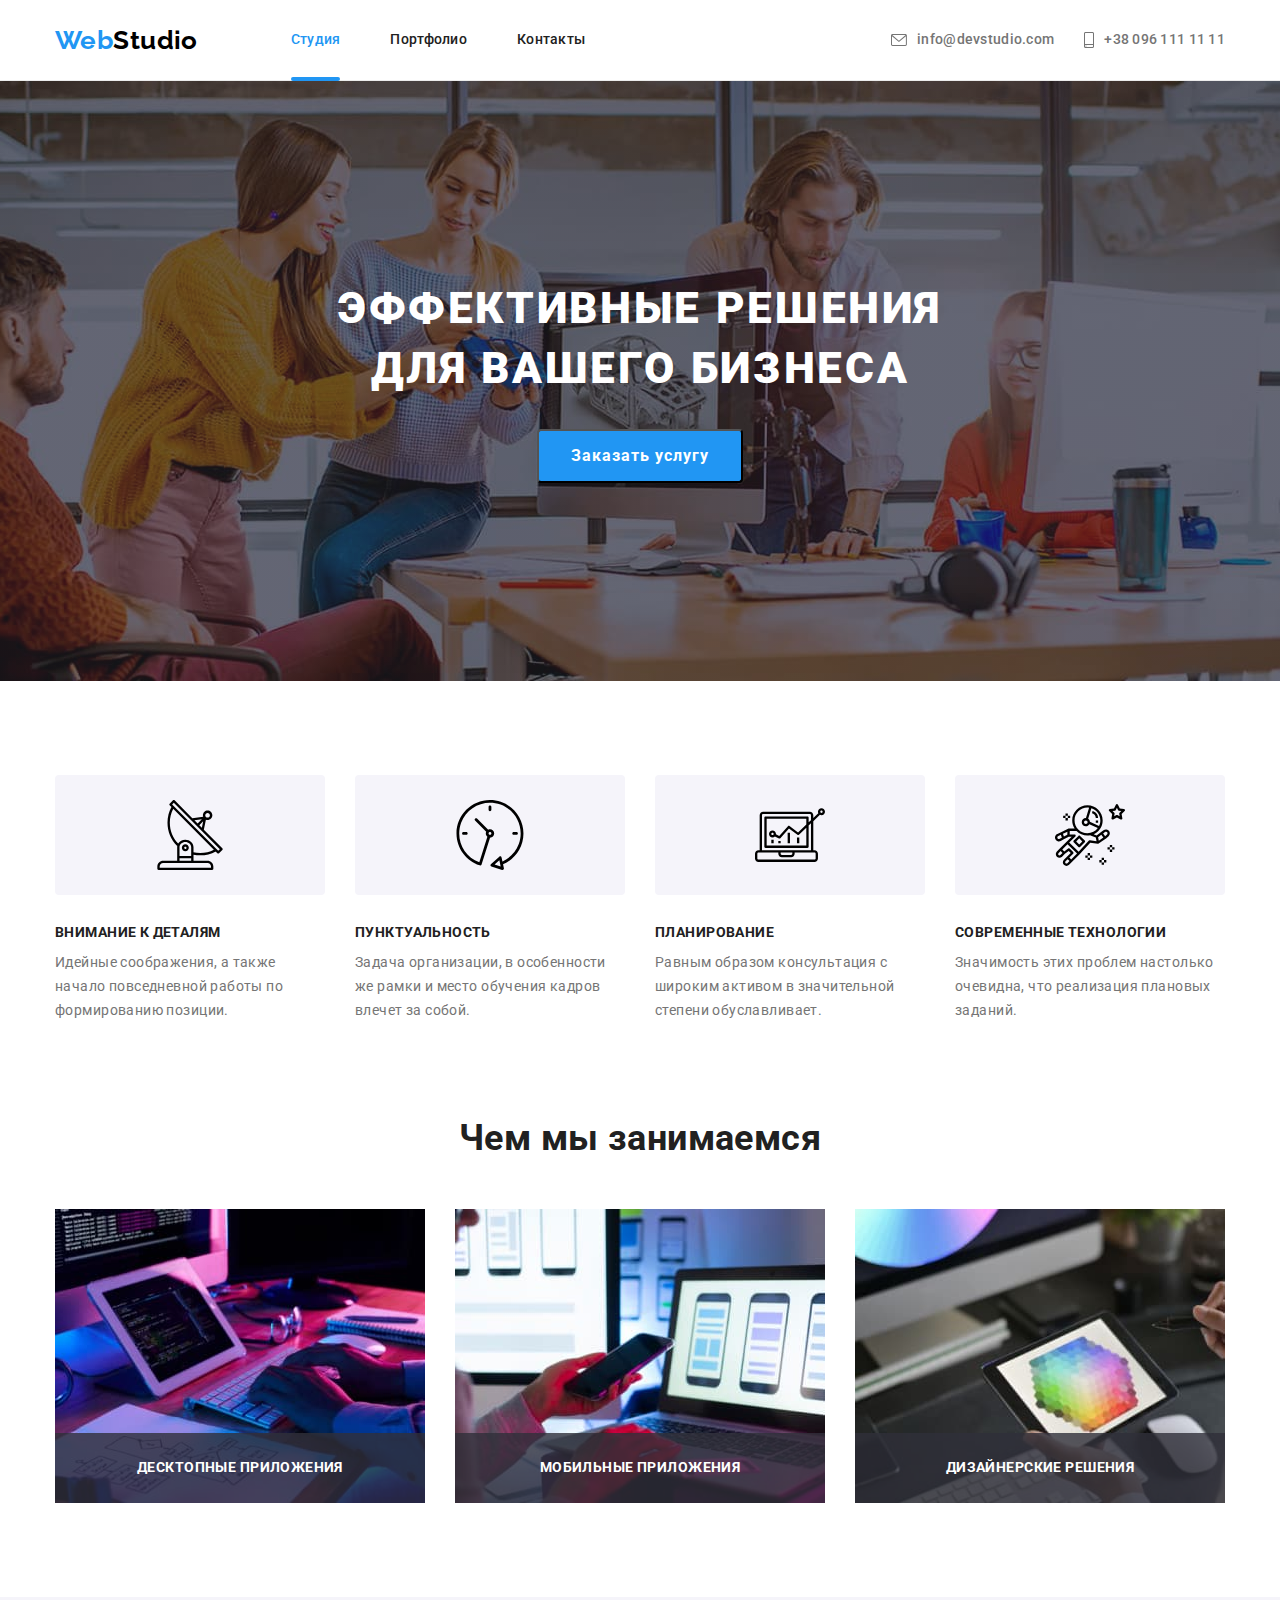
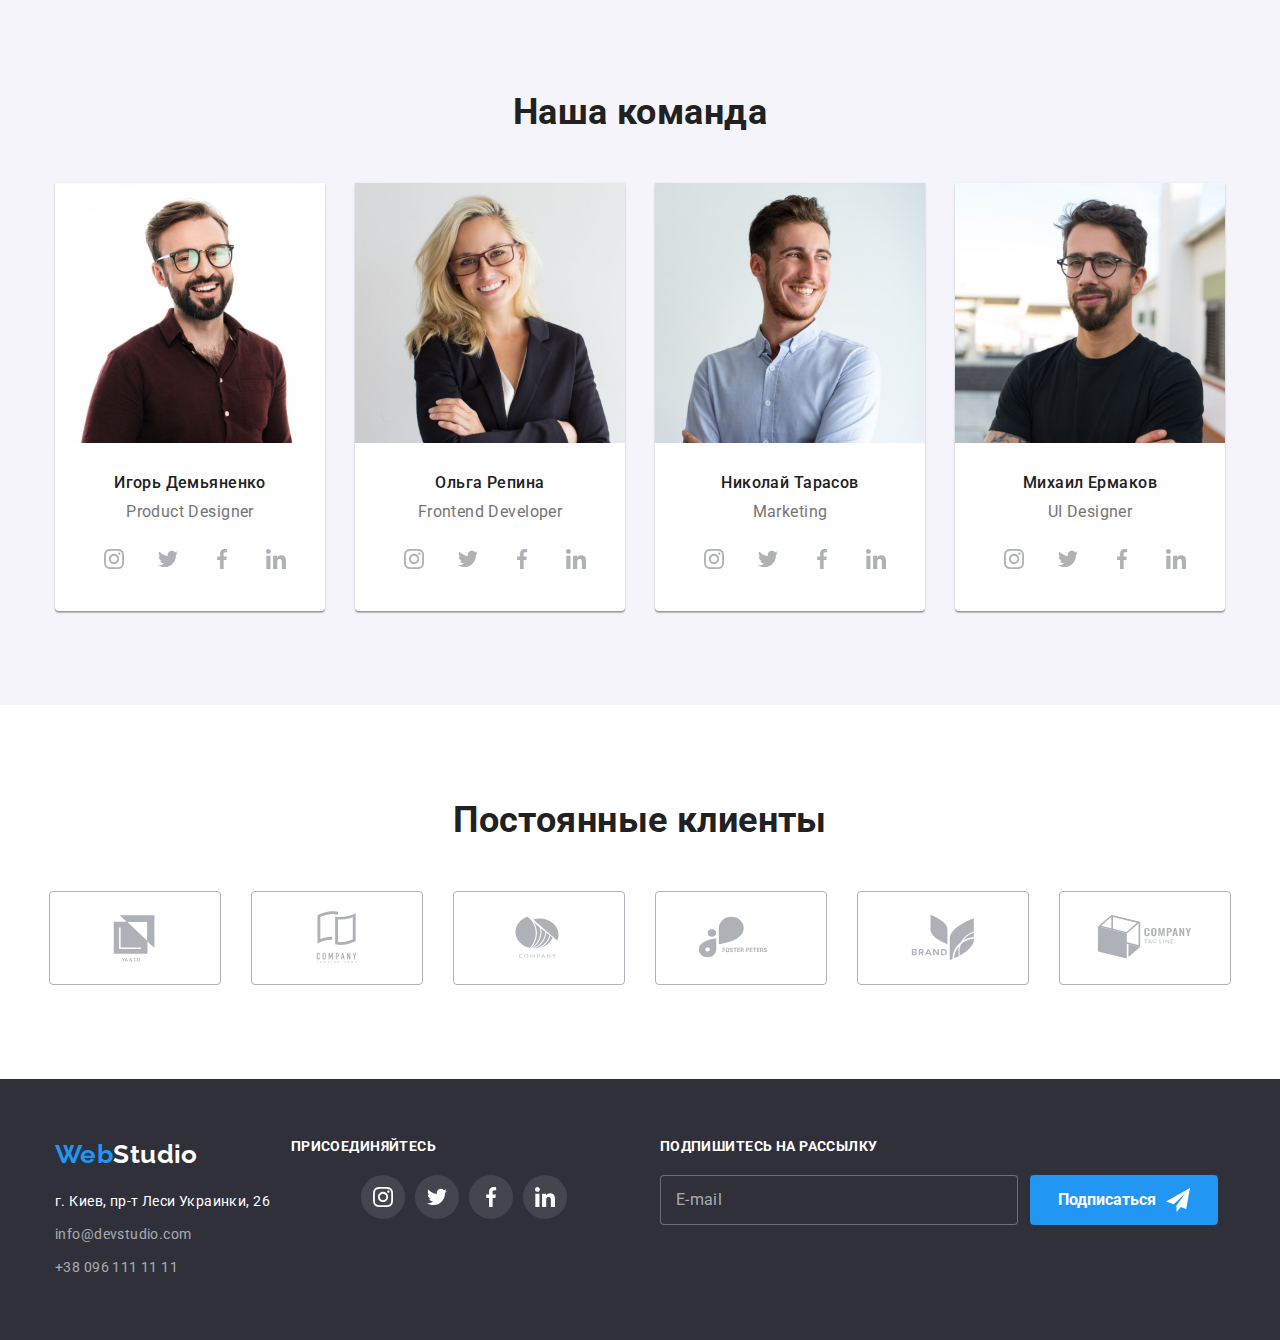
==== commit be354533: "правки" ====
--- a/index.html
+++ b/index.html
@@ -58,10 +58,10 @@
         </div>
       </section>
       <!--Особенности-->
-      <section class="section features">
+      <section class="section">
         <div class="container">
-          <h2 class="title visually-hidden">Особенности</h2>
-          <ul class="features__list">
+          <h2 class="section__title section__title--visually-hidden">Особенности</h2>
+          <ul class="features">
             <li class="features__item">
               <div class="features__icon">
                 <svg width="70" height="70">
@@ -110,10 +110,10 @@
         </div>
       </section>
       <!--Чем мы занимаемся-->
-      <section class="section examples">
+      <section class="section section--examples-padding">
         <div class="container">
-          <h2 class="title">Чем мы занимаемся</h2>
-          <ul class="examples__list">
+          <h2 class="section__title">Чем мы занимаемся</h2>
+          <ul class="examples">
             <li class="examples__item">
               <img src="./images/box1.jpg" alt="человек набирает текст на клавиатуре" width="370" />
               <p class="examples__text">Десктопные приложения</p>
@@ -138,10 +138,10 @@
         </div>
       </section>
       <!--Наша команда-->
-      <section class="section team">
+      <section class="section section--team-background">
         <div class="container">
-          <h2 class="title">Наша команда</h2>
-          <ul class="team__list">
+          <h2 class="section__title">Наша команда</h2>
+          <ul class="team">
             <li class="team__item">
               <img src="./images/igor.jpg" alt="фото Игоря Демьяненко" width="270" />
               <div class="team__block">
@@ -282,10 +282,10 @@
         </div>
       </section>
       <!-- Постоянные клиенты -->
-      <section class="section clients">
+      <section class="section">
         <div class="container">
-          <h2 class="title">Постоянные клиенты</h2>
-          <ul class="clients__list">
+          <h2 class="section__title">Постоянные клиенты</h2>
+          <ul class="clients">
             <li class="clients__item">
               <a href="" class="clients__link">
                 <svg class="clients__icon" width="106" height="60">
@@ -334,9 +334,9 @@
     </main>
     <!--Подвал-->
     <footer class="page-footer">
-      <div class="container page-footer__box">
+      <div class="container container--flex">
         <div>
-          <a href="/" class="logo page-footer__logo"><span class="logo__accent">Web</span>Studio</a>
+          <a href="/" class="logo logo--footer"><span class="logo__accent">Web</span>Studio</a>
           <address class="address">
             <ul class="address__list">
               <li class="address__item">г. Киев, пр-т Леси Украинки, 26</li>
@@ -349,9 +349,9 @@
             </ul>
           </address>
         </div>
-        <div class="social">
+        <div>
           <h2 class="page-footer__title">присоединяйтесь</h2>
-          <ul class="social__list">
+          <ul class="social">
             <li class="social__item">
               <a href="" class="social__link">
                 <svg class="social__icon" width="20px" height="20px">
--- a/css/main.min.css
+++ b/css/main.min.css
@@ -3,5 +3,5 @@
  Consolas,  'Liberation Mono',  Menlo,- monospace;font-size:1em}small{font-size:80%}sub,sup{font-size:75%;line-height:0;position:relative;vertical-align:baseline}sub{bottom:-0.25em}sup{top:-0.5em}table{text-indent:0;border-color:inherit}button,input,optgroup,select,textarea{font-family:inherit;font-size:100%;line-height:1.15;margin:0}button,select{text-transform:none}button,[type='button'],[type='reset'],[type='submit']{-webkit-appearance:button}::-moz-focus-inner{border-style:none;padding:0}:-moz-focusring{outline:1px dotted ButtonText}:-moz-ui-invalid{box-shadow:none}legend{padding:0}progress{vertical-align:baseline}::-webkit-inner-spin-button,::-webkit-outer-spin-button{height:auto}[type='search']{-webkit-appearance:textfield;outline-offset:-2px}::-webkit-search-decoration{-webkit-appearance:none}::-webkit-file-upload-button{-webkit-appearance:button;font:inherit}summary{display:list-item}.visually-hidden{position:absolute;clip:rect(0 0 0 0);width:1px;height:1px;margin:-1px;border:0;padding:0;overflow:hidden}body{background-color:#fff;color:#757575;font-family:Roboto, sans-serif;letter-spacing:0.03em;font-size:14px}img{display:block}.container{width:1200px;padding-left:15px;padding-right:15px;margin:0 auto}.section{padding-top:94px;padding-bottom:94px}ul,ol{margin:0;padding:0;list-style:none}a{text-decoration:none}.title{margin-top:0;margin-bottom:50px;font-weight:700;font-size:36px;line-height:1.17;text-align:center;color:#212121}.logo{margin-right:93px;font-family:Raleway, sans-serif;font-weight:700;font-size:26px;line-height:1.19;color:#000}.logo__accent{color:#2196f3}.page-heder{border-bottom:1px solid #ececec}.page-heder__container{display:-webkit-box;display:-ms-flexbox;display:flex;-webkit-box-pack:justify;-ms-flex-pack:justify;justify-content:space-between}.main-nav{display:-webkit-box;display:-ms-flexbox;display:flex;-webkit-box-align:center;-ms-flex-align:center;align-items:center}.site-nav{display:-webkit-box;display:-ms-flexbox;display:flex}.site-nav__item{position:relative}.site-nav__item:not(:last-child){margin-right:50px}.site-nav__link{display:block;padding-top:32px;padding-bottom:32px;font-weight:500;line-height:1.14;letter-spacing:0.02em;color:#212121;-webkit-transition:color 250ms cubic-bezier(0.4, 0, 0.2, 1);transition:color 250ms cubic-bezier(0.4, 0, 0.2, 1)}.site-nav__link:focus,.site-nav__link:hover{color:#2196f3}.info-nav{display:-webkit-box;display:-ms-flexbox;display:flex}.info-nav__item:not(:last-child){margin-right:30px}.info-nav__link{display:-webkit-box;display:-ms-flexbox;display:flex;-webkit-box-align:center;-ms-flex-align:center;align-items:center;padding-top:32px;padding-bottom:32px;font-weight:500;line-height:1.14;letter-spacing:0.02em;color:#757575;-webkit-transition:color 200ms cubic-bezier(0.4, 0, 0.2, 1);transition:color 200ms cubic-bezier(0.4, 0, 0.2, 1)}.info-nav__link:focus,.info-nav__link:hover{color:#2196f3}.info-nav__icon{margin-right:10px;fill:currentColor}.info-nav__icon:focus,.info-nav__icon:hover{color:#2196f3}.site-nav__link--current{color:#2196f3}.site-nav__link--current::after{content:'';position:absolute;left:0;bottom:-1px;width:100%;display:inline-block;vertical-align:bottom;border:2px solid #2196f3;border-radius:2px}.hero{display:-webkit-box;display:-ms-flexbox;display:flex;-webkit-box-orient:vertical;-webkit-box-direction:normal;-ms-flex-direction:column;flex-direction:column;-webkit-box-pack:center;-ms-flex-pack:center;justify-content:center;-webkit-box-align:center;-ms-flex-align:center;align-items:center;margin:0 auto;text-align:center;height:600px;max-width:1600px;margin-left:auto;margin-right:auto;background-image:-webkit-gradient(linear, left top, right top, from(rgba(47,48,58,0.4)), to(rgba(47,48,58,0.4))),url(../images/hero.jpg);background-image:linear-gradient(to right, rgba(47,48,58,0.4), rgba(47,48,58,0.4)),url(../images/hero.jpg);background-color:#c4c4c4;background-size:cover;background-position:center}.hero__title{margin-top:0;margin-bottom:30px;font-weight:900;font-size:44px;line-height:1.36;letter-spacing:0.06em;text-transform:uppercase;color:#fff}.hero__btn{border-radius:4px;padding:10px 32px;min-width:200px;font-weight:700;font-size:16px;line-height:1.87;-webkit-box-align:center;-ms-flex-align:center;align-items:center;text-align:center;letter-spacing:0.06em;cursor:pointer;background-color:#2196f3;color:#fff;-webkit-transition:background-color 250ms cubic-bezier(0.4, 0, 0.2, 1);transition:background-color 250ms cubic-bezier(0.4, 0, 0.2, 1)}.hero__btn:hover,.hero__btn:focus{background-color:#188ce8}.hero__container{max-width:696px}.features__list{display:-webkit-box;display:-ms-flexbox;display:flex}.features__item{width:270px}.features__item:not(:last-child){margin-right:30px}.features__icon{display:-webkit-box;display:-ms-flexbox;display:flex;-webkit-box-pack:center;-ms-flex-pack:center;justify-content:center;-webkit-box-align:center;-ms-flex-align:center;align-items:center;padding:25px 0;border-radius:4px;margin-bottom:30px;background-color:#f5f4fa}.features__title{color:#212121;font-weight:700;font-size:14px;line-height:1.14;text-transform:uppercase;margin-top:0;margin-bottom:10px}.features__text{line-height:1.71;margin-top:0;margin-bottom:0}.examples{padding-top:0}.examples__list{display:-webkit-box;display:-ms-flexbox;display:flex;-webkit-box-pack:justify;-ms-flex-pack:justify;justify-content:space-between}.examples__item{position:relative}.examples__text{position:absolute;right:0;bottom:0;width:370px;height:70px;margin:0;padding:27px 0;font-weight:700;line-height:1.14;text-align:center;text-transform:uppercase;background-color:#2f303acc;color:#fff}.team{background-color:#f5f4fa}.team__list{display:-webkit-box;display:-ms-flexbox;display:flex;-webkit-box-pack:justify;-ms-flex-pack:justify;justify-content:space-between;text-align:center}.team__item{background-color:#fff;-webkit-box-shadow:0px 1px 3px rgba(0,0,0,0.12),0px 1px 1px rgba(0,0,0,0.14),0px 2px 1px rgba(0,0,0,0.2);box-shadow:0px 1px 3px rgba(0,0,0,0.12),0px 1px 1px rgba(0,0,0,0.14),0px 2px 1px rgba(0,0,0,0.2);border-radius:0px 0px 4px 4px}.team__block{padding-top:30px;padding-bottom:30px}.team__title{margin-top:0;margin-bottom:10px;font-weight:500;font-size:16px;line-height:1.19;color:#212121}.team__text{margin-top:0;margin-bottom:16px;font-size:16px;line-height:1.19}.icon-list{display:-webkit-box;display:-ms-flexbox;display:flex;-webkit-box-pack:center;-ms-flex-pack:center;justify-content:center}.icon-list__item{margin-left:10px}.icon-list__link{display:-webkit-box;display:-ms-flexbox;display:flex;padding:12px;border-radius:50%;color:#afb1b8;-webkit-transition:background-color 250ms cubic-bezier(0.4, 0, 0.2, 1),color 250ms cubic-bezier(0.4, 0, 0.2, 1);transition:background-color 250ms cubic-bezier(0.4, 0, 0.2, 1),color 250ms cubic-bezier(0.4, 0, 0.2, 1)}.icon-list__link:focus,.icon-list__link:hover{background-color:#2196f3;color:#fff}.icon-list__icon{fill:currentColor}.clients__list{display:-webkit-box;display:-ms-flexbox;display:flex;-webkit-box-pack:center;-ms-flex-pack:center;justify-content:center}.clients__item:not(:last-child){margin-right:30px}.clients__link{display:-webkit-box;display:-ms-flexbox;display:flex;-webkit-box-pack:center;-ms-flex-pack:center;justify-content:center;-webkit-box-align:center;-ms-flex-align:center;align-items:center;padding:16px 32px;border:1px solid #afb1b8;border-radius:4px;color:#afb1b8;-webkit-transition:color 250ms cubic-bezier(0.4, 0, 0.2, 1),border-color 250ms cubic-bezier(0.4, 0, 0.2, 1);transition:color 250ms cubic-bezier(0.4, 0, 0.2, 1),border-color 250ms cubic-bezier(0.4, 0, 0.2, 1)}.clients__link:hover,.clients__link:focus{color:#2196f3;border-color:#2196f3}.clients__icon{fill:currentColor}.page-footer{padding-top:60px;padding-bottom:60px;background-color:#2f303a;color:#fff}.page-footer__box{display:-webkit-box;display:-ms-flexbox;display:flex}.page-footer__logo{display:inline-block;margin-bottom:20px;color:#fff}.address__list{font-style:normal;line-height:1.71}.address__item:not(:last-child){margin-bottom:9px}.address__link{color:#ffffff99;-webkit-transition:color 250ms cubic-bezier(0.4, 0, 0.2, 1);transition:color 250ms cubic-bezier(0.4, 0, 0.2, 1)}.address__link:hover,.address__link:focus{color:#2196f3}.social{margin-left:70px}.page-footer__title{margin-top:0;margin-bottom:20px;font-weight:700;font-size:14px;line-height:1.14;text-transform:uppercase}.social__list{display:-webkit-box;display:-ms-flexbox;display:flex}.social__item:not(:last-child){margin-right:10px}.social__link{display:-webkit-box;display:-ms-flexbox;display:flex;width:44px;height:44px;padding:12px;border-radius:50%;color:#fff;background-color:#ffffff1a;-webkit-transition:background-color 250ms cubic-bezier(0.4, 0, 0.2, 1);transition:background-color 250ms cubic-bezier(0.4, 0, 0.2, 1)}.social__link:focus,.social__link:hover{background-color:#2196f3;color:#fff}.social__icon{fill:currentColor}.footer-form{margin-left:93px}.page-footer__form{position:relative;overflow:hidden;display:-webkit-box;display:-ms-flexbox;display:flex}.footer-form__label{position:absolute;top:15px;left:16px;font-size:16px;line-height:1.25;color:#ffffff99;-webkit-transition:-webkit-transform 250ms cubic-bezier(0.4, 0, 0.2, 1);transition:-webkit-transform 250ms cubic-bezier(0.4, 0, 0.2, 1);transition:transform 250ms cubic-bezier(0.4, 0, 0.2, 1);transition:transform 250ms cubic-bezier(0.4, 0, 0.2, 1), -webkit-transform 250ms cubic-bezier(0.4, 0, 0.2, 1)}.footer-form__mail{width:358px;padding:15px 16px;border:1px solid #ffffff4d;border-radius:4px;background-color:#2f303a;color:#fff}.footer-form__btn{display:-webkit-box;display:-ms-flexbox;display:flex;-webkit-box-align:center;-ms-flex-align:center;align-items:center;padding:10px 28px;margin-left:12px;cursor:pointer;font-weight:700;font-size:16px;line-height:1.88;border:none;border-radius:4px;background-color:#2196f3;color:#fff;-webkit-box-shadow:0px 4px 4px rgba(0,0,0,0.15);box-shadow:0px 4px 4px rgba(0,0,0,0.15);-webkit-transition:background-color 250ms cubic-bezier(0.4, 0, 0.2, 1);transition:background-color 250ms cubic-bezier(0.4, 0, 0.2, 1)}.footer-form__btn:hover,.footer-form__btn:focus{background-color:#188ce8}.footer-form__mail:focus+.footer-form__label,.footer-form__mail:not(:placeholder-shown)+.footer-form__label{-webkit-transform:translateY(-40px);transform:translateY(-40px)}.footer-form__icon{margin-left:10px;fill:#fff}.button-list{display:-webkit-box;display:-ms-flexbox;display:flex;-webkit-box-pack:center;-ms-flex-pack:center;justify-content:center;margin-bottom:50px}.button-list__item:not(:last-child){margin-right:8px}.button-list__btn{font-weight:500;font-size:16px;line-height:1.62;text-align:center;cursor:pointer;border:none;border-radius:4px;padding:6px 22px;background-color:#f5f4fa;color:#212121;-webkit-transition:background-color 250ms cubic-bezier(0.4, 0, 0.2, 1),color 250ms cubic-bezier(0.4, 0, 0.2, 1),-webkit-box-shadow 250ms cubic-bezier(0.4, 0, 0.2, 1);transition:background-color 250ms cubic-bezier(0.4, 0, 0.2, 1),color 250ms cubic-bezier(0.4, 0, 0.2, 1),-webkit-box-shadow 250ms cubic-bezier(0.4, 0, 0.2, 1);transition:background-color 250ms cubic-bezier(0.4, 0, 0.2, 1),color 250ms cubic-bezier(0.4, 0, 0.2, 1),box-shadow 250ms cubic-bezier(0.4, 0, 0.2, 1);transition:background-color 250ms cubic-bezier(0.4, 0, 0.2, 1),color 250ms cubic-bezier(0.4, 0, 0.2, 1),box-shadow 250ms cubic-bezier(0.4, 0, 0.2, 1),-webkit-box-shadow 250ms cubic-bezier(0.4, 0, 0.2, 1)}.button-list__btn:hover,.button-list__btn:focus{background-color:#2196f3;color:#fff;-webkit-box-shadow:0px 3px 1px rgba(0,0,0,0.1),0px 1px 2px rgba(0,0,0,0.08),0px 2px 2px rgba(0,0,0,0.12);box-shadow:0px 3px 1px rgba(0,0,0,0.1),0px 1px 2px rgba(0,0,0,0.08),0px 2px 2px rgba(0,0,0,0.12)}.work-list{display:-webkit-box;display:-ms-flexbox;display:flex;-ms-flex-wrap:wrap;flex-wrap:wrap}.work-list__item{margin-right:30px;margin-bottom:30px;-webkit-transition:-webkit-box-shadow 250ms cubic-bezier(0.4, 0, 0.2, 1);transition:-webkit-box-shadow 250ms cubic-bezier(0.4, 0, 0.2, 1);transition:box-shadow 250ms cubic-bezier(0.4, 0, 0.2, 1);transition:box-shadow 250ms cubic-bezier(0.4, 0, 0.2, 1), -webkit-box-shadow 250ms cubic-bezier(0.4, 0, 0.2, 1)}.work-list__item:focus,.work-list__item:hover{-webkit-box-shadow:0px 1px 1px rgba(0,0,0,0.12),0px 4px 4px rgba(0,0,0,0.06),1px 4px 6px rgba(0,0,0,0.16);box-shadow:0px 1px 1px rgba(0,0,0,0.12),0px 4px 4px rgba(0,0,0,0.06),1px 4px 6px rgba(0,0,0,0.16)}.work-list__item:nth-child(3n){margin-right:0}.work-list__item:nth-last-child(-n+3){margin-bottom:0}.thumb{position:relative;overflow:hidden}.thumb__overlay{content:'';position:absolute;display:inline-block;width:100%;height:100%;background-color:#2196f3e6;-webkit-transition:-webkit-transform 250ms cubic-bezier(0.4, 0, 0.2, 1);transition:-webkit-transform 250ms cubic-bezier(0.4, 0, 0.2, 1);transition:transform 250ms cubic-bezier(0.4, 0, 0.2, 1);transition:transform 250ms cubic-bezier(0.4, 0, 0.2, 1), -webkit-transform 250ms cubic-bezier(0.4, 0, 0.2, 1)}.thumb__text{position:absolute;top:50%;left:50%;-webkit-transform:translate(-50%, -50%);transform:translate(-50%, -50%);margin:0;width:322px;font-size:18px;line-height:1.56;color:#fff}.work-list__link:hover .thumb__overlay,.work-list__link:focus .thumb__overlay{-webkit-transform:translateY(-100%);transform:translateY(-100%)}.work-list__title{margin:0;margin-bottom:4px;font-weight:700;font-size:18px;line-height:2;letter-spacing:0.06em;color:#212121}.work-list__text{margin-top:0;margin-bottom:0;font-size:16px;line-height:1.87;color:#757575}.work-list__border{border-right:1px solid #eee;border-bottom:1px solid #eee;border-left:1px solid #eee;padding:20px 24px}.backdrop{position:fixed;top:0;left:0;width:100%;height:100%;background-color:#00000033;opacity:1;-webkit-transition:opacity 500ms cubic-bezier(0.4, 0, 0.2, 1);transition:opacity 500ms cubic-bezier(0.4, 0, 0.2, 1)}.backdrop.is-hidden{opacity:0;pointer-events:none}.backdrop.is-hidden .modal{-webkit-transform:translate(-50%, -50%) scale(0.9);transform:translate(-50%, -50%) scale(0.9)}.modal{position:absolute;top:50%;left:50%;-webkit-transform:translate(-50%, -50%) scale(1);transform:translate(-50%, -50%) scale(1);width:528px;height:581px;background-color:#fff;-webkit-box-shadow:0px 1px 3px rgba(0,0,0,0.12),0px 1px 1px rgba(0,0,0,0.14),0px 2px 1px rgba(0,0,0,0.2);box-shadow:0px 1px 3px rgba(0,0,0,0.12),0px 1px 1px rgba(0,0,0,0.14),0px 2px 1px rgba(0,0,0,0.2);border-radius:4px;-webkit-transition:-webkit-transform 500ms cubic-bezier(0.4, 0, 0.2, 1);transition:-webkit-transform 500ms cubic-bezier(0.4, 0, 0.2, 1);transition:transform 500ms cubic-bezier(0.4, 0, 0.2, 1);transition:transform 500ms cubic-bezier(0.4, 0, 0.2, 1), -webkit-transform 500ms cubic-bezier(0.4, 0, 0.2, 1)}.modal__btn{position:absolute;top:8px;right:8px;padding:6px;width:30px;height:30px;border:1px solid #0000001a;border-radius:50%;background-color:#fff;cursor:pointer}.modal__btn:focus-within .modal__icon{fill:#2196f3}.modal__icon{position:absolute;top:50%;left:50%;-webkit-transform:translate(-50%, -50%);transform:translate(-50%, -50%);fill:currentColor;-webkit-transition:fill 250ms cubic-bezier(0.4, 0, 0.2, 1);transition:fill 250ms cubic-bezier(0.4, 0, 0.2, 1)}.modal__icon:hover,.modal__icon:focus{fill:#2196f3}.modal-btn:focus-within .modal-icon{fill:#2196f3}.modal-form{width:448px;margin-right:auto;margin-left:auto}.modal-form__title{text-align:center;margin-top:40px;margin-bottom:12px;font-weight:700;font-size:20px;line-height:1.15;color:secondary-text-color}.modal-form__field{position:relative;margin-bottom:20px}.modal-form__label{position:relative;display:block;margin-bottom:10px;font-size:12px;line-height:1.17;letter-spacing:0.01em}.modal-form__label:focus-within .modal-form__icon{fill:#2196f3}.modal-form__label--indent{margin-bottom:4px}.modal-form__input{width:100%;padding:11px 12px 11px 42px;margin-top:4px;border:1px solid #21212133;border-radius:4px;-webkit-transition:otline-color 250ms cubic-bezier(0.4, 0, 0.2, 1);transition:otline-color 250ms cubic-bezier(0.4, 0, 0.2, 1)}.modal-form__input:focus{outline-color:#2196f3}.modal-form__icon{position:absolute;bottom:0;left:12px;-webkit-transform:translateY(-55%);transform:translateY(-55%);fill:inherit;-webkit-transition:fill 250ms cubic-bezier(0.4, 0, 0.2, 1);transition:fill 250ms cubic-bezier(0.4, 0, 0.2, 1)}.modal-form__area{width:100%;height:120px;resize:none;padding:12px 16px;font-size:12px;line-height:1.17;letter-spacing:0.01em;color:#75757580;border:1px solid #21212133;border-radius:4px;-webkit-transition:otline-color 250ms cubic-bezier(0.4, 0, 0.2, 1);transition:otline-color 250ms cubic-bezier(0.4, 0, 0.2, 1)}.modal-form__area:focus{outline-color:#2196f3}.modal-form__check{display:-webkit-box;display:-ms-flexbox;display:flex;-webkit-box-pack:center;-ms-flex-pack:center;justify-content:center;margin-bottom:30px}.modal-form__checkbox{position:absolute;clip:rect(0 0 0 0);width:1px;height:1px;margin:-1px;border:0;padding:0;overflow:hidden}.modal-form__check-icon{display:inline-block;width:16px;height:15px;margin-right:8px;border:2px solid #212121;border-radius:1px}.modal-form__checkbox:checked+.modal-form__check-icon{border-color:transparent;background-color:#2196f3;background-image:url(../images/check.svg);background-size:contain;background-origin:border-box}.modal-form__link{color:#2196f3;margin-left:4px}.modal-form__btn{display:block;margin-right:auto;margin-left:auto;padding:10px 55px;cursor:pointer;font-weight:700;font-size:16px;line-height:1.87;letter-spacing:0.06em;color:#fff;background-color:#2196f3;border:none;border-radius:4px;-webkit-box-shadow:0px 4px 4px rgba(0,0,0,0.15);box-shadow:0px 4px 4px rgba(0,0,0,0.15);-webkit-transition:background-color 250ms cubic-bezier(0.4, 0, 0.2, 1);transition:background-color 250ms cubic-bezier(0.4, 0, 0.2, 1)}.modal-form__btn:focus,.modal-form__btn:hover{background-color:#188ce8}
+ monospace;font-size:1em}small{font-size:80%}sub,sup{font-size:75%;line-height:0;position:relative;vertical-align:baseline}sub{bottom:-0.25em}sup{top:-0.5em}table{text-indent:0;border-color:inherit}button,input,optgroup,select,textarea{font-family:inherit;font-size:100%;line-height:1.15;margin:0}button,select{text-transform:none}button,[type='button'],[type='reset'],[type='submit']{-webkit-appearance:button}::-moz-focus-inner{border-style:none;padding:0}:-moz-focusring{outline:1px dotted ButtonText}:-moz-ui-invalid{box-shadow:none}legend{padding:0}progress{vertical-align:baseline}::-webkit-inner-spin-button,::-webkit-outer-spin-button{height:auto}[type='search']{-webkit-appearance:textfield;outline-offset:-2px}::-webkit-search-decoration{-webkit-appearance:none}::-webkit-file-upload-button{-webkit-appearance:button;font:inherit}summary{display:list-item}.section__title--visually-hidden{position:absolute;clip:rect(0 0 0 0);width:1px;height:1px;margin:-1px;border:0;padding:0;overflow:hidden}body{background-color:#fff;color:#757575;font-family:Roboto, sans-serif;letter-spacing:0.03em;font-size:14px}img{display:block}.container{width:1200px;padding-left:15px;padding-right:15px;margin:0 auto}.section{padding-top:94px;padding-bottom:94px}ul,ol{margin:0;padding:0;list-style:none}a{text-decoration:none}.section__title{margin-top:0;margin-bottom:50px;font-weight:700;font-size:36px;line-height:1.17;text-align:center;color:#212121}.logo{margin-right:93px;font-family:Raleway, sans-serif;font-weight:700;font-size:26px;line-height:1.19;color:#000}.logo__accent{color:#2196f3}.page-heder{border-bottom:1px solid #ececec}.page-heder__container{display:-webkit-box;display:-ms-flexbox;display:flex;-webkit-box-pack:justify;-ms-flex-pack:justify;justify-content:space-between}.main-nav{display:-webkit-box;display:-ms-flexbox;display:flex;-webkit-box-align:center;-ms-flex-align:center;align-items:center}.site-nav{display:-webkit-box;display:-ms-flexbox;display:flex}.site-nav__item{position:relative}.site-nav__item:not(:last-child){margin-right:50px}.site-nav__link{display:block;padding-top:32px;padding-bottom:32px;font-weight:500;line-height:1.14;letter-spacing:0.02em;color:#212121;-webkit-transition:color 250ms cubic-bezier(0.4, 0, 0.2, 1);transition:color 250ms cubic-bezier(0.4, 0, 0.2, 1)}.site-nav__link:focus,.site-nav__link:hover{color:#2196f3}.info-nav{display:-webkit-box;display:-ms-flexbox;display:flex}.info-nav__item:not(:last-child){margin-right:30px}.info-nav__link{display:-webkit-box;display:-ms-flexbox;display:flex;-webkit-box-align:center;-ms-flex-align:center;align-items:center;padding-top:32px;padding-bottom:32px;font-weight:500;line-height:1.14;letter-spacing:0.02em;color:#757575;-webkit-transition:color 200ms cubic-bezier(0.4, 0, 0.2, 1);transition:color 200ms cubic-bezier(0.4, 0, 0.2, 1)}.info-nav__link:focus,.info-nav__link:hover{color:#2196f3}.info-nav__icon{margin-right:10px;fill:currentColor}.info-nav__icon:focus,.info-nav__icon:hover{color:#2196f3}.site-nav__link--current{color:#2196f3}.site-nav__link--current::after{content:'';position:absolute;left:0;bottom:-1px;width:100%;display:inline-block;vertical-align:bottom;border:2px solid #2196f3;border-radius:2px}.hero{display:-webkit-box;display:-ms-flexbox;display:flex;-webkit-box-orient:vertical;-webkit-box-direction:normal;-ms-flex-direction:column;flex-direction:column;-webkit-box-pack:center;-ms-flex-pack:center;justify-content:center;-webkit-box-align:center;-ms-flex-align:center;align-items:center;margin:0 auto;text-align:center;height:600px;max-width:1600px;margin-left:auto;margin-right:auto;background-image:-webkit-gradient(linear, left top, right top, from(rgba(47,48,58,0.4)), to(rgba(47,48,58,0.4))),url(../images/hero.jpg);background-image:linear-gradient(to right, rgba(47,48,58,0.4), rgba(47,48,58,0.4)),url(../images/hero.jpg);background-color:#c4c4c4;background-size:cover;background-position:center}.hero__title{margin-top:0;margin-bottom:30px;font-weight:900;font-size:44px;line-height:1.36;letter-spacing:0.06em;text-transform:uppercase;color:#fff}.hero__btn{border-radius:4px;padding:10px 32px;min-width:200px;font-weight:700;font-size:16px;line-height:1.87;-webkit-box-align:center;-ms-flex-align:center;align-items:center;text-align:center;letter-spacing:0.06em;cursor:pointer;background-color:#2196f3;color:#fff;-webkit-transition:background-color 250ms cubic-bezier(0.4, 0, 0.2, 1);transition:background-color 250ms cubic-bezier(0.4, 0, 0.2, 1)}.hero__btn:hover,.hero__btn:focus{background-color:#188ce8}.hero__container{max-width:696px}.features{display:-webkit-box;display:-ms-flexbox;display:flex}.features__item{width:270px}.features__item:not(:last-child){margin-right:30px}.features__icon{display:-webkit-box;display:-ms-flexbox;display:flex;-webkit-box-pack:center;-ms-flex-pack:center;justify-content:center;-webkit-box-align:center;-ms-flex-align:center;align-items:center;padding:25px 0;border-radius:4px;margin-bottom:30px;background-color:#f5f4fa}.features__title{color:#212121;font-weight:700;font-size:14px;line-height:1.14;text-transform:uppercase;margin-top:0;margin-bottom:10px}.features__text{line-height:1.71;margin-top:0;margin-bottom:0}.section--examples-padding{padding-top:0}.examples{display:-webkit-box;display:-ms-flexbox;display:flex;-webkit-box-pack:justify;-ms-flex-pack:justify;justify-content:space-between}.examples__item{position:relative}.examples__text{position:absolute;right:0;bottom:0;width:370px;height:70px;margin:0;padding:27px 0;font-weight:700;line-height:1.14;text-align:center;text-transform:uppercase;background-color:#2f303acc;color:#fff}.section--team-background{background-color:#f5f4fa}.team{display:-webkit-box;display:-ms-flexbox;display:flex;-webkit-box-pack:justify;-ms-flex-pack:justify;justify-content:space-between;text-align:center}.team__item{background-color:#fff;-webkit-box-shadow:0px 1px 3px rgba(0,0,0,0.12),0px 1px 1px rgba(0,0,0,0.14),0px 2px 1px rgba(0,0,0,0.2);box-shadow:0px 1px 3px rgba(0,0,0,0.12),0px 1px 1px rgba(0,0,0,0.14),0px 2px 1px rgba(0,0,0,0.2);border-radius:0px 0px 4px 4px}.team__block{padding-top:30px;padding-bottom:30px}.team__title{margin-top:0;margin-bottom:10px;font-weight:500;font-size:16px;line-height:1.19;color:#212121}.team__text{margin-top:0;margin-bottom:16px;font-size:16px;line-height:1.19}.icon-list{display:-webkit-box;display:-ms-flexbox;display:flex;-webkit-box-pack:center;-ms-flex-pack:center;justify-content:center}.icon-list__item{margin-left:10px}.icon-list__link{display:-webkit-box;display:-ms-flexbox;display:flex;padding:12px;border-radius:50%;color:#afb1b8;-webkit-transition:background-color 250ms cubic-bezier(0.4, 0, 0.2, 1),color 250ms cubic-bezier(0.4, 0, 0.2, 1);transition:background-color 250ms cubic-bezier(0.4, 0, 0.2, 1),color 250ms cubic-bezier(0.4, 0, 0.2, 1)}.icon-list__link:focus,.icon-list__link:hover{background-color:#2196f3;color:#fff}.icon-list__icon{fill:currentColor}.clients{display:-webkit-box;display:-ms-flexbox;display:flex;-webkit-box-pack:center;-ms-flex-pack:center;justify-content:center}.clients__item:not(:last-child){margin-right:30px}.clients__link{display:-webkit-box;display:-ms-flexbox;display:flex;-webkit-box-pack:center;-ms-flex-pack:center;justify-content:center;-webkit-box-align:center;-ms-flex-align:center;align-items:center;padding:16px 32px;border:1px solid #afb1b8;border-radius:4px;color:#afb1b8;-webkit-transition:color 250ms cubic-bezier(0.4, 0, 0.2, 1),border-color 250ms cubic-bezier(0.4, 0, 0.2, 1);transition:color 250ms cubic-bezier(0.4, 0, 0.2, 1),border-color 250ms cubic-bezier(0.4, 0, 0.2, 1)}.clients__link:hover,.clients__link:focus{color:#2196f3;border-color:#2196f3}.clients__icon{fill:currentColor}.page-footer{padding-top:60px;padding-bottom:60px;background-color:#2f303a;color:#fff}.container--flex{display:-webkit-box;display:-ms-flexbox;display:flex}.logo--footer{display:inline-block;margin-bottom:20px;color:#fff}.address__list{font-style:normal;line-height:1.71}.address__item:not(:last-child){margin-bottom:9px}.address__link{color:#ffffff99;-webkit-transition:color 250ms cubic-bezier(0.4, 0, 0.2, 1);transition:color 250ms cubic-bezier(0.4, 0, 0.2, 1)}.address__link:hover,.address__link:focus{color:#2196f3}.social{margin-left:70px}.page-footer__title{margin-top:0;margin-bottom:20px;font-weight:700;font-size:14px;line-height:1.14;text-transform:uppercase}.social{display:-webkit-box;display:-ms-flexbox;display:flex}.social__item:not(:last-child){margin-right:10px}.social__link{display:-webkit-box;display:-ms-flexbox;display:flex;width:44px;height:44px;padding:12px;border-radius:50%;color:#fff;background-color:#ffffff1a;-webkit-transition:background-color 250ms cubic-bezier(0.4, 0, 0.2, 1);transition:background-color 250ms cubic-bezier(0.4, 0, 0.2, 1)}.social__link:focus,.social__link:hover{background-color:#2196f3;color:#fff}.social__icon{fill:currentColor}.footer-form{margin-left:93px}.page-footer__form{position:relative;overflow:hidden;display:-webkit-box;display:-ms-flexbox;display:flex}.footer-form__label{position:absolute;top:15px;left:16px;font-size:16px;line-height:1.25;color:#ffffff99;-webkit-transition:-webkit-transform 250ms cubic-bezier(0.4, 0, 0.2, 1);transition:-webkit-transform 250ms cubic-bezier(0.4, 0, 0.2, 1);transition:transform 250ms cubic-bezier(0.4, 0, 0.2, 1);transition:transform 250ms cubic-bezier(0.4, 0, 0.2, 1), -webkit-transform 250ms cubic-bezier(0.4, 0, 0.2, 1)}.footer-form__mail{width:358px;padding:15px 16px;border:1px solid #ffffff4d;border-radius:4px;background-color:#2f303a;color:#fff}.footer-form__btn{display:-webkit-box;display:-ms-flexbox;display:flex;-webkit-box-align:center;-ms-flex-align:center;align-items:center;padding:10px 28px;margin-left:12px;cursor:pointer;font-weight:700;font-size:16px;line-height:1.88;border:none;border-radius:4px;background-color:#2196f3;color:#fff;-webkit-box-shadow:0px 4px 4px rgba(0,0,0,0.15);box-shadow:0px 4px 4px rgba(0,0,0,0.15);-webkit-transition:background-color 250ms cubic-bezier(0.4, 0, 0.2, 1);transition:background-color 250ms cubic-bezier(0.4, 0, 0.2, 1)}.footer-form__btn:hover,.footer-form__btn:focus{background-color:#188ce8}.footer-form__mail:focus+.footer-form__label,.footer-form__mail:not(:placeholder-shown)+.footer-form__label{-webkit-transform:translateY(-40px);transform:translateY(-40px)}.footer-form__icon{margin-left:10px;fill:#fff}.button-list{display:-webkit-box;display:-ms-flexbox;display:flex;-webkit-box-pack:center;-ms-flex-pack:center;justify-content:center;margin-bottom:50px}.button-list__item:not(:last-child){margin-right:8px}.button-list__btn{font-weight:500;font-size:16px;line-height:1.62;text-align:center;cursor:pointer;border:none;border-radius:4px;padding:6px 22px;background-color:#f5f4fa;color:#212121;-webkit-transition:background-color 250ms cubic-bezier(0.4, 0, 0.2, 1),color 250ms cubic-bezier(0.4, 0, 0.2, 1),-webkit-box-shadow 250ms cubic-bezier(0.4, 0, 0.2, 1);transition:background-color 250ms cubic-bezier(0.4, 0, 0.2, 1),color 250ms cubic-bezier(0.4, 0, 0.2, 1),-webkit-box-shadow 250ms cubic-bezier(0.4, 0, 0.2, 1);transition:background-color 250ms cubic-bezier(0.4, 0, 0.2, 1),color 250ms cubic-bezier(0.4, 0, 0.2, 1),box-shadow 250ms cubic-bezier(0.4, 0, 0.2, 1);transition:background-color 250ms cubic-bezier(0.4, 0, 0.2, 1),color 250ms cubic-bezier(0.4, 0, 0.2, 1),box-shadow 250ms cubic-bezier(0.4, 0, 0.2, 1),-webkit-box-shadow 250ms cubic-bezier(0.4, 0, 0.2, 1)}.button-list__btn:hover,.button-list__btn:focus{background-color:#2196f3;color:#fff;-webkit-box-shadow:0px 3px 1px rgba(0,0,0,0.1),0px 1px 2px rgba(0,0,0,0.08),0px 2px 2px rgba(0,0,0,0.12);box-shadow:0px 3px 1px rgba(0,0,0,0.1),0px 1px 2px rgba(0,0,0,0.08),0px 2px 2px rgba(0,0,0,0.12)}.work-list{display:-webkit-box;display:-ms-flexbox;display:flex;-ms-flex-wrap:wrap;flex-wrap:wrap}.work-list__item{margin-right:30px;margin-bottom:30px;-webkit-transition:-webkit-box-shadow 250ms cubic-bezier(0.4, 0, 0.2, 1);transition:-webkit-box-shadow 250ms cubic-bezier(0.4, 0, 0.2, 1);transition:box-shadow 250ms cubic-bezier(0.4, 0, 0.2, 1);transition:box-shadow 250ms cubic-bezier(0.4, 0, 0.2, 1), -webkit-box-shadow 250ms cubic-bezier(0.4, 0, 0.2, 1)}.work-list__item:focus,.work-list__item:hover{-webkit-box-shadow:0px 1px 1px rgba(0,0,0,0.12),0px 4px 4px rgba(0,0,0,0.06),1px 4px 6px rgba(0,0,0,0.16);box-shadow:0px 1px 1px rgba(0,0,0,0.12),0px 4px 4px rgba(0,0,0,0.06),1px 4px 6px rgba(0,0,0,0.16)}.work-list__item:nth-child(3n){margin-right:0}.work-list__item:nth-last-child(-n+3){margin-bottom:0}.thumb{position:relative;overflow:hidden}.thumb__overlay{content:'';position:absolute;display:inline-block;width:100%;height:100%;background-color:#2196f3e6;-webkit-transition:-webkit-transform 250ms cubic-bezier(0.4, 0, 0.2, 1);transition:-webkit-transform 250ms cubic-bezier(0.4, 0, 0.2, 1);transition:transform 250ms cubic-bezier(0.4, 0, 0.2, 1);transition:transform 250ms cubic-bezier(0.4, 0, 0.2, 1), -webkit-transform 250ms cubic-bezier(0.4, 0, 0.2, 1)}.thumb__text{position:absolute;top:50%;left:50%;-webkit-transform:translate(-50%, -50%);transform:translate(-50%, -50%);margin:0;width:322px;font-size:18px;line-height:1.56;color:#fff}.work-list__link:hover .thumb__overlay,.work-list__link:focus .thumb__overlay{-webkit-transform:translateY(-100%);transform:translateY(-100%)}.work-list__title{margin:0;margin-bottom:4px;font-weight:700;font-size:18px;line-height:2;letter-spacing:0.06em;color:#212121}.work-list__text{margin-top:0;margin-bottom:0;font-size:16px;line-height:1.87;color:#757575}.work-list__border{border-right:1px solid #eee;border-bottom:1px solid #eee;border-left:1px solid #eee;padding:20px 24px}.backdrop{position:fixed;top:0;left:0;width:100%;height:100%;background-color:#00000033;opacity:1;-webkit-transition:opacity 500ms cubic-bezier(0.4, 0, 0.2, 1);transition:opacity 500ms cubic-bezier(0.4, 0, 0.2, 1)}.backdrop.is-hidden{opacity:0;pointer-events:none}.backdrop.is-hidden .modal{-webkit-transform:translate(-50%, -50%) scale(0.9);transform:translate(-50%, -50%) scale(0.9)}.modal{position:absolute;top:50%;left:50%;-webkit-transform:translate(-50%, -50%) scale(1);transform:translate(-50%, -50%) scale(1);width:528px;height:581px;background-color:#fff;-webkit-box-shadow:0px 1px 3px rgba(0,0,0,0.12),0px 1px 1px rgba(0,0,0,0.14),0px 2px 1px rgba(0,0,0,0.2);box-shadow:0px 1px 3px rgba(0,0,0,0.12),0px 1px 1px rgba(0,0,0,0.14),0px 2px 1px rgba(0,0,0,0.2);border-radius:4px;-webkit-transition:-webkit-transform 500ms cubic-bezier(0.4, 0, 0.2, 1);transition:-webkit-transform 500ms cubic-bezier(0.4, 0, 0.2, 1);transition:transform 500ms cubic-bezier(0.4, 0, 0.2, 1);transition:transform 500ms cubic-bezier(0.4, 0, 0.2, 1), -webkit-transform 500ms cubic-bezier(0.4, 0, 0.2, 1)}.modal__btn{position:absolute;top:8px;right:8px;padding:6px;width:30px;height:30px;border:1px solid #0000001a;border-radius:50%;background-color:#fff;cursor:pointer}.modal__btn:focus-within .modal__icon{fill:#2196f3}.modal__icon{position:absolute;top:50%;left:50%;-webkit-transform:translate(-50%, -50%);transform:translate(-50%, -50%);fill:currentColor;-webkit-transition:fill 250ms cubic-bezier(0.4, 0, 0.2, 1);transition:fill 250ms cubic-bezier(0.4, 0, 0.2, 1)}.modal__icon:hover,.modal__icon:focus{fill:#2196f3}.modal-btn:focus-within .modal-icon{fill:#2196f3}.modal-form{width:448px;margin-right:auto;margin-left:auto}.modal-form__title{text-align:center;margin-top:40px;margin-bottom:12px;font-weight:700;font-size:20px;line-height:1.15;color:secondary-text-color}.modal-form__field{position:relative;margin-bottom:20px}.modal-form__label{position:relative;display:block;margin-bottom:10px;font-size:12px;line-height:1.17;letter-spacing:0.01em}.modal-form__label:focus-within .modal-form__icon{fill:#2196f3}.modal-form__label--indent{margin-bottom:4px}.modal-form__input{width:100%;padding:11px 12px 11px 42px;margin-top:4px;border:1px solid #21212133;border-radius:4px;-webkit-transition:otline-color 250ms cubic-bezier(0.4, 0, 0.2, 1);transition:otline-color 250ms cubic-bezier(0.4, 0, 0.2, 1)}.modal-form__input:focus{outline-color:#2196f3}.modal-form__icon{position:absolute;bottom:0;left:12px;-webkit-transform:translateY(-55%);transform:translateY(-55%);fill:inherit;-webkit-transition:fill 250ms cubic-bezier(0.4, 0, 0.2, 1);transition:fill 250ms cubic-bezier(0.4, 0, 0.2, 1)}.modal-form__area{width:100%;height:120px;resize:none;padding:12px 16px;font-size:12px;line-height:1.17;letter-spacing:0.01em;color:#75757580;border:1px solid #21212133;border-radius:4px;-webkit-transition:otline-color 250ms cubic-bezier(0.4, 0, 0.2, 1);transition:otline-color 250ms cubic-bezier(0.4, 0, 0.2, 1)}.modal-form__area:focus{outline-color:#2196f3}.modal-form__check{display:-webkit-box;display:-ms-flexbox;display:flex;-webkit-box-pack:center;-ms-flex-pack:center;justify-content:center;margin-bottom:30px}.modal-form__checkbox{position:absolute;clip:rect(0 0 0 0);width:1px;height:1px;margin:-1px;border:0;padding:0;overflow:hidden}.modal-form__check-icon{display:inline-block;width:16px;height:15px;margin-right:8px;border:2px solid #212121;border-radius:1px}.modal-form__checkbox:checked+.modal-form__check-icon{border-color:transparent;background-color:#2196f3;background-image:url(../images/check.svg);background-size:contain;background-origin:border-box}.modal-form__link{color:#2196f3;margin-left:4px}.modal-form__btn{display:block;margin-right:auto;margin-left:auto;padding:10px 55px;cursor:pointer;font-weight:700;font-size:16px;line-height:1.87;letter-spacing:0.06em;color:#fff;background-color:#2196f3;border:none;border-radius:4px;-webkit-box-shadow:0px 4px 4px rgba(0,0,0,0.15);box-shadow:0px 4px 4px rgba(0,0,0,0.15);-webkit-transition:background-color 250ms cubic-bezier(0.4, 0, 0.2, 1);transition:background-color 250ms cubic-bezier(0.4, 0, 0.2, 1)}.modal-form__btn:focus,.modal-form__btn:hover{background-color:#188ce8}
 /*# sourceMappingURL=main.min.css.map */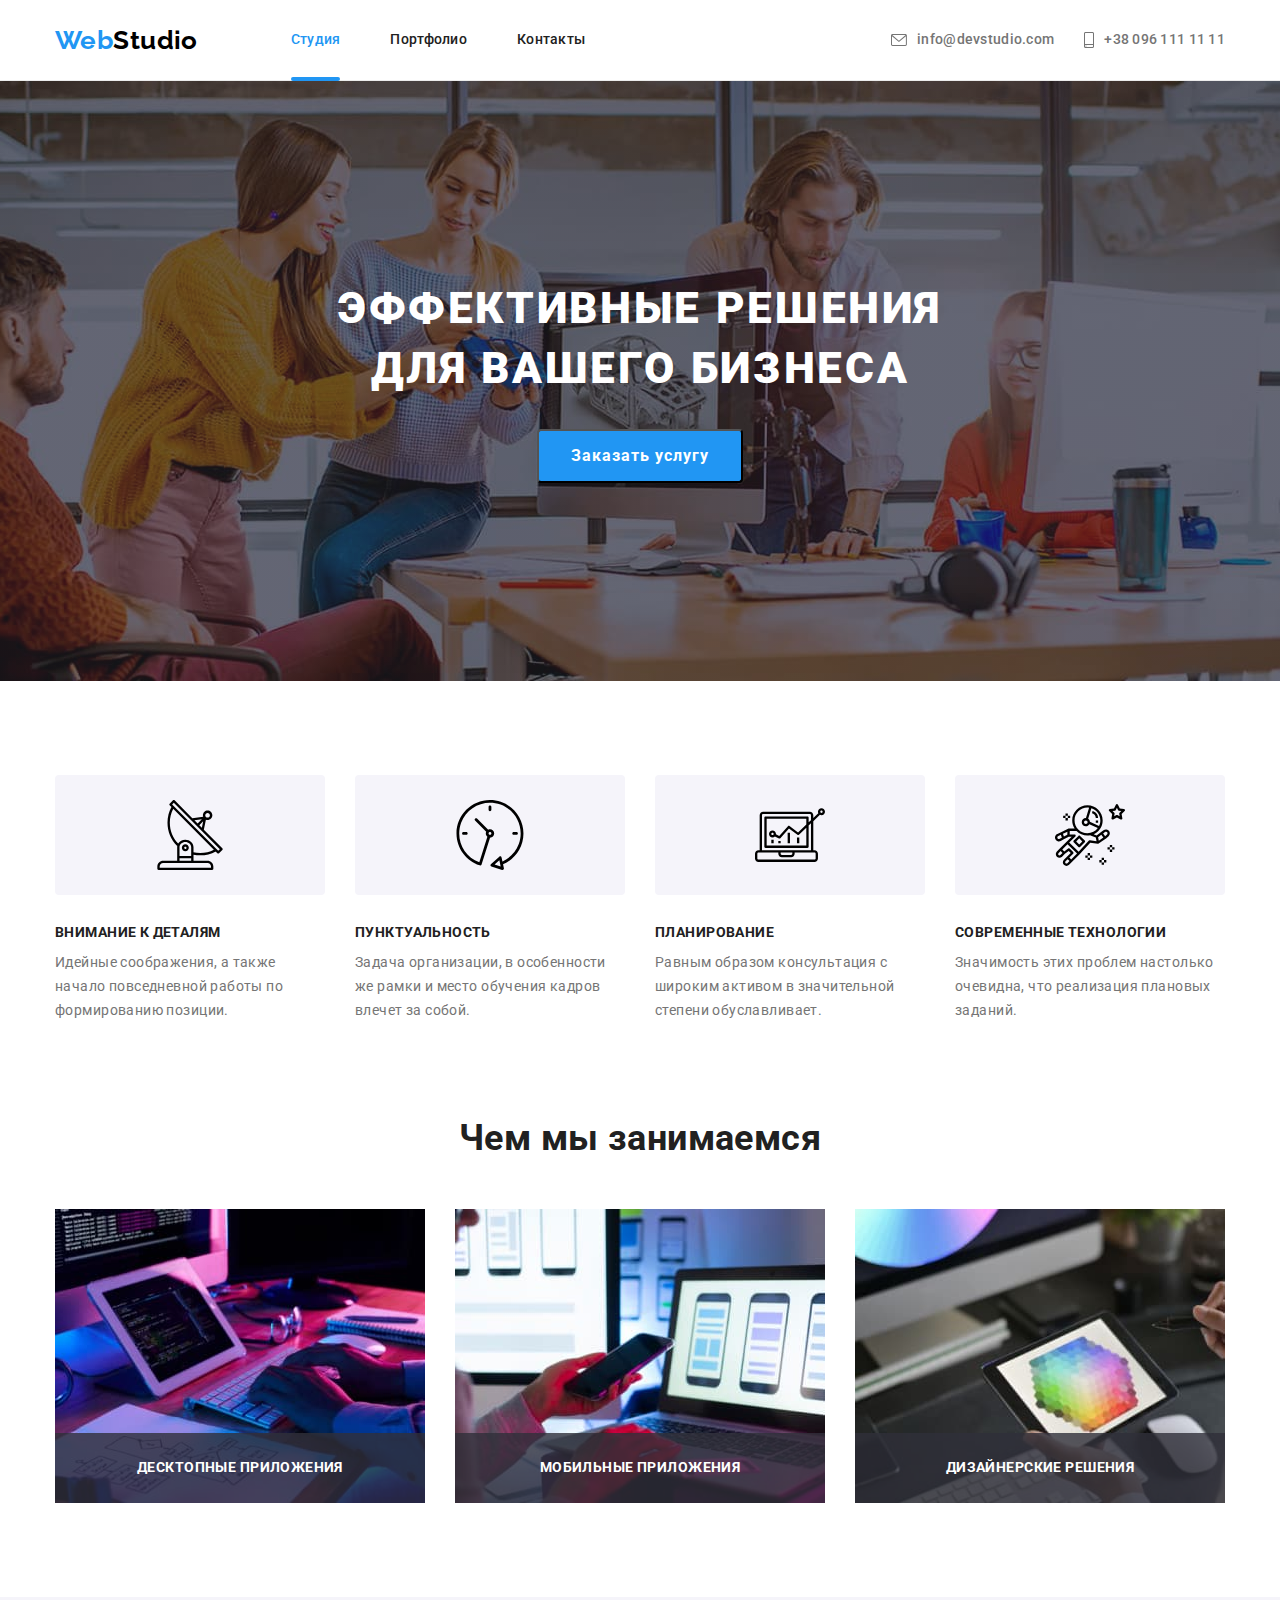
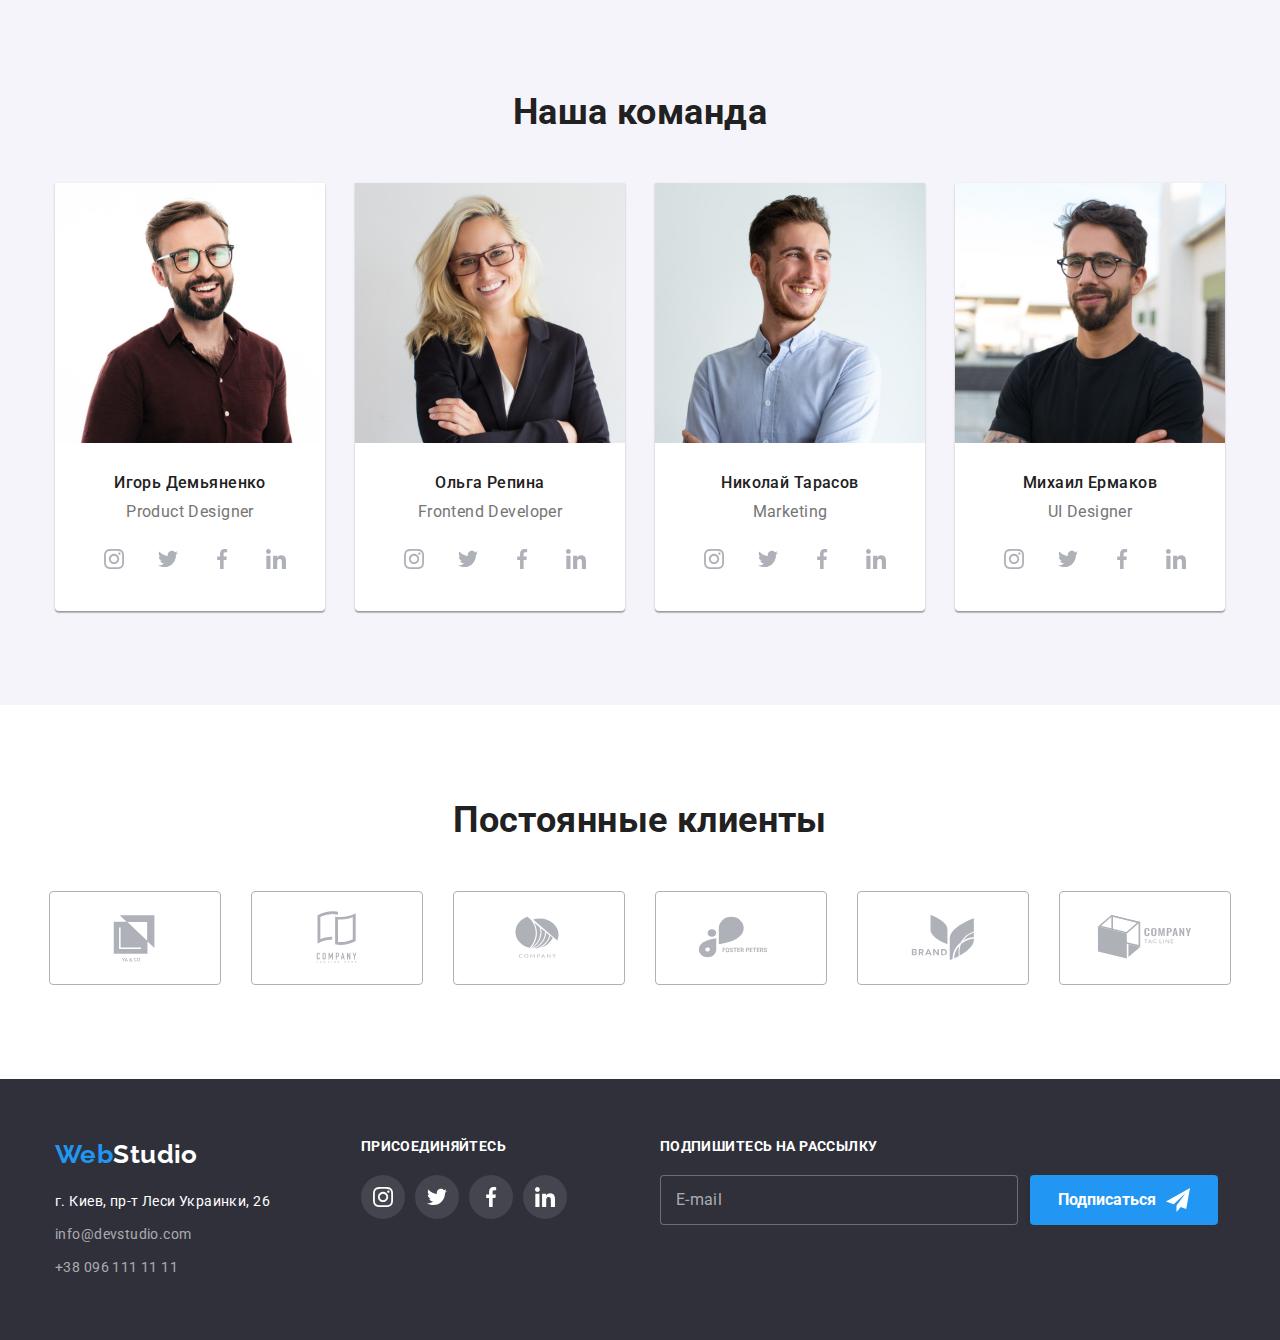
==== commit d32205ed: "revisions" ====
--- a/index.html
+++ b/index.html
@@ -349,9 +349,9 @@
             </ul>
           </address>
         </div>
-        <div>
+        <div class="social">
           <h2 class="page-footer__title">присоединяйтесь</h2>
-          <ul class="social">
+          <ul class="social__list">
             <li class="social__item">
               <a href="" class="social__link">
                 <svg class="social__icon" width="20px" height="20px">
--- a/css/main.min.css
+++ b/css/main.min.css
@@ -3,5 +3,5 @@
  Consolas,  'Liberation Mono',  Menlo,- monospace;font-size:1em}small{font-size:80%}sub,sup{font-size:75%;line-height:0;position:relative;vertical-align:baseline}sub{bottom:-0.25em}sup{top:-0.5em}table{text-indent:0;border-color:inherit}button,input,optgroup,select,textarea{font-family:inherit;font-size:100%;line-height:1.15;margin:0}button,select{text-transform:none}button,[type='button'],[type='reset'],[type='submit']{-webkit-appearance:button}::-moz-focus-inner{border-style:none;padding:0}:-moz-focusring{outline:1px dotted ButtonText}:-moz-ui-invalid{box-shadow:none}legend{padding:0}progress{vertical-align:baseline}::-webkit-inner-spin-button,::-webkit-outer-spin-button{height:auto}[type='search']{-webkit-appearance:textfield;outline-offset:-2px}::-webkit-search-decoration{-webkit-appearance:none}::-webkit-file-upload-button{-webkit-appearance:button;font:inherit}summary{display:list-item}.section__title--visually-hidden{position:absolute;clip:rect(0 0 0 0);width:1px;height:1px;margin:-1px;border:0;padding:0;overflow:hidden}body{background-color:#fff;color:#757575;font-family:Roboto, sans-serif;letter-spacing:0.03em;font-size:14px}img{display:block}.container{width:1200px;padding-left:15px;padding-right:15px;margin:0 auto}.section{padding-top:94px;padding-bottom:94px}ul,ol{margin:0;padding:0;list-style:none}a{text-decoration:none}.section__title{margin-top:0;margin-bottom:50px;font-weight:700;font-size:36px;line-height:1.17;text-align:center;color:#212121}.logo{margin-right:93px;font-family:Raleway, sans-serif;font-weight:700;font-size:26px;line-height:1.19;color:#000}.logo__accent{color:#2196f3}.page-heder{border-bottom:1px solid #ececec}.page-heder__container{display:-webkit-box;display:-ms-flexbox;display:flex;-webkit-box-pack:justify;-ms-flex-pack:justify;justify-content:space-between}.main-nav{display:-webkit-box;display:-ms-flexbox;display:flex;-webkit-box-align:center;-ms-flex-align:center;align-items:center}.site-nav{display:-webkit-box;display:-ms-flexbox;display:flex}.site-nav__item{position:relative}.site-nav__item:not(:last-child){margin-right:50px}.site-nav__link{display:block;padding-top:32px;padding-bottom:32px;font-weight:500;line-height:1.14;letter-spacing:0.02em;color:#212121;-webkit-transition:color 250ms cubic-bezier(0.4, 0, 0.2, 1);transition:color 250ms cubic-bezier(0.4, 0, 0.2, 1)}.site-nav__link:focus,.site-nav__link:hover{color:#2196f3}.info-nav{display:-webkit-box;display:-ms-flexbox;display:flex}.info-nav__item:not(:last-child){margin-right:30px}.info-nav__link{display:-webkit-box;display:-ms-flexbox;display:flex;-webkit-box-align:center;-ms-flex-align:center;align-items:center;padding-top:32px;padding-bottom:32px;font-weight:500;line-height:1.14;letter-spacing:0.02em;color:#757575;-webkit-transition:color 200ms cubic-bezier(0.4, 0, 0.2, 1);transition:color 200ms cubic-bezier(0.4, 0, 0.2, 1)}.info-nav__link:focus,.info-nav__link:hover{color:#2196f3}.info-nav__icon{margin-right:10px;fill:currentColor}.info-nav__icon:focus,.info-nav__icon:hover{color:#2196f3}.site-nav__link--current{color:#2196f3}.site-nav__link--current::after{content:'';position:absolute;left:0;bottom:-1px;width:100%;display:inline-block;vertical-align:bottom;border:2px solid #2196f3;border-radius:2px}.hero{display:-webkit-box;display:-ms-flexbox;display:flex;-webkit-box-orient:vertical;-webkit-box-direction:normal;-ms-flex-direction:column;flex-direction:column;-webkit-box-pack:center;-ms-flex-pack:center;justify-content:center;-webkit-box-align:center;-ms-flex-align:center;align-items:center;margin:0 auto;text-align:center;height:600px;max-width:1600px;margin-left:auto;margin-right:auto;background-image:-webkit-gradient(linear, left top, right top, from(rgba(47,48,58,0.4)), to(rgba(47,48,58,0.4))),url(../images/hero.jpg);background-image:linear-gradient(to right, rgba(47,48,58,0.4), rgba(47,48,58,0.4)),url(../images/hero.jpg);background-color:#c4c4c4;background-size:cover;background-position:center}.hero__title{margin-top:0;margin-bottom:30px;font-weight:900;font-size:44px;line-height:1.36;letter-spacing:0.06em;text-transform:uppercase;color:#fff}.hero__btn{border-radius:4px;padding:10px 32px;min-width:200px;font-weight:700;font-size:16px;line-height:1.87;-webkit-box-align:center;-ms-flex-align:center;align-items:center;text-align:center;letter-spacing:0.06em;cursor:pointer;background-color:#2196f3;color:#fff;-webkit-transition:background-color 250ms cubic-bezier(0.4, 0, 0.2, 1);transition:background-color 250ms cubic-bezier(0.4, 0, 0.2, 1)}.hero__btn:hover,.hero__btn:focus{background-color:#188ce8}.hero__container{max-width:696px}.features{display:-webkit-box;display:-ms-flexbox;display:flex}.features__item{width:270px}.features__item:not(:last-child){margin-right:30px}.features__icon{display:-webkit-box;display:-ms-flexbox;display:flex;-webkit-box-pack:center;-ms-flex-pack:center;justify-content:center;-webkit-box-align:center;-ms-flex-align:center;align-items:center;padding:25px 0;border-radius:4px;margin-bottom:30px;background-color:#f5f4fa}.features__title{color:#212121;font-weight:700;font-size:14px;line-height:1.14;text-transform:uppercase;margin-top:0;margin-bottom:10px}.features__text{line-height:1.71;margin-top:0;margin-bottom:0}.section--examples-padding{padding-top:0}.examples{display:-webkit-box;display:-ms-flexbox;display:flex;-webkit-box-pack:justify;-ms-flex-pack:justify;justify-content:space-between}.examples__item{position:relative}.examples__text{position:absolute;right:0;bottom:0;width:370px;height:70px;margin:0;padding:27px 0;font-weight:700;line-height:1.14;text-align:center;text-transform:uppercase;background-color:#2f303acc;color:#fff}.section--team-background{background-color:#f5f4fa}.team{display:-webkit-box;display:-ms-flexbox;display:flex;-webkit-box-pack:justify;-ms-flex-pack:justify;justify-content:space-between;text-align:center}.team__item{background-color:#fff;-webkit-box-shadow:0px 1px 3px rgba(0,0,0,0.12),0px 1px 1px rgba(0,0,0,0.14),0px 2px 1px rgba(0,0,0,0.2);box-shadow:0px 1px 3px rgba(0,0,0,0.12),0px 1px 1px rgba(0,0,0,0.14),0px 2px 1px rgba(0,0,0,0.2);border-radius:0px 0px 4px 4px}.team__block{padding-top:30px;padding-bottom:30px}.team__title{margin-top:0;margin-bottom:10px;font-weight:500;font-size:16px;line-height:1.19;color:#212121}.team__text{margin-top:0;margin-bottom:16px;font-size:16px;line-height:1.19}.icon-list{display:-webkit-box;display:-ms-flexbox;display:flex;-webkit-box-pack:center;-ms-flex-pack:center;justify-content:center}.icon-list__item{margin-left:10px}.icon-list__link{display:-webkit-box;display:-ms-flexbox;display:flex;padding:12px;border-radius:50%;color:#afb1b8;-webkit-transition:background-color 250ms cubic-bezier(0.4, 0, 0.2, 1),color 250ms cubic-bezier(0.4, 0, 0.2, 1);transition:background-color 250ms cubic-bezier(0.4, 0, 0.2, 1),color 250ms cubic-bezier(0.4, 0, 0.2, 1)}.icon-list__link:focus,.icon-list__link:hover{background-color:#2196f3;color:#fff}.icon-list__icon{fill:currentColor}.clients{display:-webkit-box;display:-ms-flexbox;display:flex;-webkit-box-pack:center;-ms-flex-pack:center;justify-content:center}.clients__item:not(:last-child){margin-right:30px}.clients__link{display:-webkit-box;display:-ms-flexbox;display:flex;-webkit-box-pack:center;-ms-flex-pack:center;justify-content:center;-webkit-box-align:center;-ms-flex-align:center;align-items:center;padding:16px 32px;border:1px solid #afb1b8;border-radius:4px;color:#afb1b8;-webkit-transition:color 250ms cubic-bezier(0.4, 0, 0.2, 1),border-color 250ms cubic-bezier(0.4, 0, 0.2, 1);transition:color 250ms cubic-bezier(0.4, 0, 0.2, 1),border-color 250ms cubic-bezier(0.4, 0, 0.2, 1)}.clients__link:hover,.clients__link:focus{color:#2196f3;border-color:#2196f3}.clients__icon{fill:currentColor}.page-footer{padding-top:60px;padding-bottom:60px;background-color:#2f303a;color:#fff}.container--flex{display:-webkit-box;display:-ms-flexbox;display:flex}.logo--footer{display:inline-block;margin-bottom:20px;color:#fff}.address__list{font-style:normal;line-height:1.71}.address__item:not(:last-child){margin-bottom:9px}.address__link{color:#ffffff99;-webkit-transition:color 250ms cubic-bezier(0.4, 0, 0.2, 1);transition:color 250ms cubic-bezier(0.4, 0, 0.2, 1)}.address__link:hover,.address__link:focus{color:#2196f3}.social{margin-left:70px}.page-footer__title{margin-top:0;margin-bottom:20px;font-weight:700;font-size:14px;line-height:1.14;text-transform:uppercase}.social{display:-webkit-box;display:-ms-flexbox;display:flex}.social__item:not(:last-child){margin-right:10px}.social__link{display:-webkit-box;display:-ms-flexbox;display:flex;width:44px;height:44px;padding:12px;border-radius:50%;color:#fff;background-color:#ffffff1a;-webkit-transition:background-color 250ms cubic-bezier(0.4, 0, 0.2, 1);transition:background-color 250ms cubic-bezier(0.4, 0, 0.2, 1)}.social__link:focus,.social__link:hover{background-color:#2196f3;color:#fff}.social__icon{fill:currentColor}.footer-form{margin-left:93px}.page-footer__form{position:relative;overflow:hidden;display:-webkit-box;display:-ms-flexbox;display:flex}.footer-form__label{position:absolute;top:15px;left:16px;font-size:16px;line-height:1.25;color:#ffffff99;-webkit-transition:-webkit-transform 250ms cubic-bezier(0.4, 0, 0.2, 1);transition:-webkit-transform 250ms cubic-bezier(0.4, 0, 0.2, 1);transition:transform 250ms cubic-bezier(0.4, 0, 0.2, 1);transition:transform 250ms cubic-bezier(0.4, 0, 0.2, 1), -webkit-transform 250ms cubic-bezier(0.4, 0, 0.2, 1)}.footer-form__mail{width:358px;padding:15px 16px;border:1px solid #ffffff4d;border-radius:4px;background-color:#2f303a;color:#fff}.footer-form__btn{display:-webkit-box;display:-ms-flexbox;display:flex;-webkit-box-align:center;-ms-flex-align:center;align-items:center;padding:10px 28px;margin-left:12px;cursor:pointer;font-weight:700;font-size:16px;line-height:1.88;border:none;border-radius:4px;background-color:#2196f3;color:#fff;-webkit-box-shadow:0px 4px 4px rgba(0,0,0,0.15);box-shadow:0px 4px 4px rgba(0,0,0,0.15);-webkit-transition:background-color 250ms cubic-bezier(0.4, 0, 0.2, 1);transition:background-color 250ms cubic-bezier(0.4, 0, 0.2, 1)}.footer-form__btn:hover,.footer-form__btn:focus{background-color:#188ce8}.footer-form__mail:focus+.footer-form__label,.footer-form__mail:not(:placeholder-shown)+.footer-form__label{-webkit-transform:translateY(-40px);transform:translateY(-40px)}.footer-form__icon{margin-left:10px;fill:#fff}.button-list{display:-webkit-box;display:-ms-flexbox;display:flex;-webkit-box-pack:center;-ms-flex-pack:center;justify-content:center;margin-bottom:50px}.button-list__item:not(:last-child){margin-right:8px}.button-list__btn{font-weight:500;font-size:16px;line-height:1.62;text-align:center;cursor:pointer;border:none;border-radius:4px;padding:6px 22px;background-color:#f5f4fa;color:#212121;-webkit-transition:background-color 250ms cubic-bezier(0.4, 0, 0.2, 1),color 250ms cubic-bezier(0.4, 0, 0.2, 1),-webkit-box-shadow 250ms cubic-bezier(0.4, 0, 0.2, 1);transition:background-color 250ms cubic-bezier(0.4, 0, 0.2, 1),color 250ms cubic-bezier(0.4, 0, 0.2, 1),-webkit-box-shadow 250ms cubic-bezier(0.4, 0, 0.2, 1);transition:background-color 250ms cubic-bezier(0.4, 0, 0.2, 1),color 250ms cubic-bezier(0.4, 0, 0.2, 1),box-shadow 250ms cubic-bezier(0.4, 0, 0.2, 1);transition:background-color 250ms cubic-bezier(0.4, 0, 0.2, 1),color 250ms cubic-bezier(0.4, 0, 0.2, 1),box-shadow 250ms cubic-bezier(0.4, 0, 0.2, 1),-webkit-box-shadow 250ms cubic-bezier(0.4, 0, 0.2, 1)}.button-list__btn:hover,.button-list__btn:focus{background-color:#2196f3;color:#fff;-webkit-box-shadow:0px 3px 1px rgba(0,0,0,0.1),0px 1px 2px rgba(0,0,0,0.08),0px 2px 2px rgba(0,0,0,0.12);box-shadow:0px 3px 1px rgba(0,0,0,0.1),0px 1px 2px rgba(0,0,0,0.08),0px 2px 2px rgba(0,0,0,0.12)}.work-list{display:-webkit-box;display:-ms-flexbox;display:flex;-ms-flex-wrap:wrap;flex-wrap:wrap}.work-list__item{margin-right:30px;margin-bottom:30px;-webkit-transition:-webkit-box-shadow 250ms cubic-bezier(0.4, 0, 0.2, 1);transition:-webkit-box-shadow 250ms cubic-bezier(0.4, 0, 0.2, 1);transition:box-shadow 250ms cubic-bezier(0.4, 0, 0.2, 1);transition:box-shadow 250ms cubic-bezier(0.4, 0, 0.2, 1), -webkit-box-shadow 250ms cubic-bezier(0.4, 0, 0.2, 1)}.work-list__item:focus,.work-list__item:hover{-webkit-box-shadow:0px 1px 1px rgba(0,0,0,0.12),0px 4px 4px rgba(0,0,0,0.06),1px 4px 6px rgba(0,0,0,0.16);box-shadow:0px 1px 1px rgba(0,0,0,0.12),0px 4px 4px rgba(0,0,0,0.06),1px 4px 6px rgba(0,0,0,0.16)}.work-list__item:nth-child(3n){margin-right:0}.work-list__item:nth-last-child(-n+3){margin-bottom:0}.thumb{position:relative;overflow:hidden}.thumb__overlay{content:'';position:absolute;display:inline-block;width:100%;height:100%;background-color:#2196f3e6;-webkit-transition:-webkit-transform 250ms cubic-bezier(0.4, 0, 0.2, 1);transition:-webkit-transform 250ms cubic-bezier(0.4, 0, 0.2, 1);transition:transform 250ms cubic-bezier(0.4, 0, 0.2, 1);transition:transform 250ms cubic-bezier(0.4, 0, 0.2, 1), -webkit-transform 250ms cubic-bezier(0.4, 0, 0.2, 1)}.thumb__text{position:absolute;top:50%;left:50%;-webkit-transform:translate(-50%, -50%);transform:translate(-50%, -50%);margin:0;width:322px;font-size:18px;line-height:1.56;color:#fff}.work-list__link:hover .thumb__overlay,.work-list__link:focus .thumb__overlay{-webkit-transform:translateY(-100%);transform:translateY(-100%)}.work-list__title{margin:0;margin-bottom:4px;font-weight:700;font-size:18px;line-height:2;letter-spacing:0.06em;color:#212121}.work-list__text{margin-top:0;margin-bottom:0;font-size:16px;line-height:1.87;color:#757575}.work-list__border{border-right:1px solid #eee;border-bottom:1px solid #eee;border-left:1px solid #eee;padding:20px 24px}.backdrop{position:fixed;top:0;left:0;width:100%;height:100%;background-color:#00000033;opacity:1;-webkit-transition:opacity 500ms cubic-bezier(0.4, 0, 0.2, 1);transition:opacity 500ms cubic-bezier(0.4, 0, 0.2, 1)}.backdrop.is-hidden{opacity:0;pointer-events:none}.backdrop.is-hidden .modal{-webkit-transform:translate(-50%, -50%) scale(0.9);transform:translate(-50%, -50%) scale(0.9)}.modal{position:absolute;top:50%;left:50%;-webkit-transform:translate(-50%, -50%) scale(1);transform:translate(-50%, -50%) scale(1);width:528px;height:581px;background-color:#fff;-webkit-box-shadow:0px 1px 3px rgba(0,0,0,0.12),0px 1px 1px rgba(0,0,0,0.14),0px 2px 1px rgba(0,0,0,0.2);box-shadow:0px 1px 3px rgba(0,0,0,0.12),0px 1px 1px rgba(0,0,0,0.14),0px 2px 1px rgba(0,0,0,0.2);border-radius:4px;-webkit-transition:-webkit-transform 500ms cubic-bezier(0.4, 0, 0.2, 1);transition:-webkit-transform 500ms cubic-bezier(0.4, 0, 0.2, 1);transition:transform 500ms cubic-bezier(0.4, 0, 0.2, 1);transition:transform 500ms cubic-bezier(0.4, 0, 0.2, 1), -webkit-transform 500ms cubic-bezier(0.4, 0, 0.2, 1)}.modal__btn{position:absolute;top:8px;right:8px;padding:6px;width:30px;height:30px;border:1px solid #0000001a;border-radius:50%;background-color:#fff;cursor:pointer}.modal__btn:focus-within .modal__icon{fill:#2196f3}.modal__icon{position:absolute;top:50%;left:50%;-webkit-transform:translate(-50%, -50%);transform:translate(-50%, -50%);fill:currentColor;-webkit-transition:fill 250ms cubic-bezier(0.4, 0, 0.2, 1);transition:fill 250ms cubic-bezier(0.4, 0, 0.2, 1)}.modal__icon:hover,.modal__icon:focus{fill:#2196f3}.modal-btn:focus-within .modal-icon{fill:#2196f3}.modal-form{width:448px;margin-right:auto;margin-left:auto}.modal-form__title{text-align:center;margin-top:40px;margin-bottom:12px;font-weight:700;font-size:20px;line-height:1.15;color:secondary-text-color}.modal-form__field{position:relative;margin-bottom:20px}.modal-form__label{position:relative;display:block;margin-bottom:10px;font-size:12px;line-height:1.17;letter-spacing:0.01em}.modal-form__label:focus-within .modal-form__icon{fill:#2196f3}.modal-form__label--indent{margin-bottom:4px}.modal-form__input{width:100%;padding:11px 12px 11px 42px;margin-top:4px;border:1px solid #21212133;border-radius:4px;-webkit-transition:otline-color 250ms cubic-bezier(0.4, 0, 0.2, 1);transition:otline-color 250ms cubic-bezier(0.4, 0, 0.2, 1)}.modal-form__input:focus{outline-color:#2196f3}.modal-form__icon{position:absolute;bottom:0;left:12px;-webkit-transform:translateY(-55%);transform:translateY(-55%);fill:inherit;-webkit-transition:fill 250ms cubic-bezier(0.4, 0, 0.2, 1);transition:fill 250ms cubic-bezier(0.4, 0, 0.2, 1)}.modal-form__area{width:100%;height:120px;resize:none;padding:12px 16px;font-size:12px;line-height:1.17;letter-spacing:0.01em;color:#75757580;border:1px solid #21212133;border-radius:4px;-webkit-transition:otline-color 250ms cubic-bezier(0.4, 0, 0.2, 1);transition:otline-color 250ms cubic-bezier(0.4, 0, 0.2, 1)}.modal-form__area:focus{outline-color:#2196f3}.modal-form__check{display:-webkit-box;display:-ms-flexbox;display:flex;-webkit-box-pack:center;-ms-flex-pack:center;justify-content:center;margin-bottom:30px}.modal-form__checkbox{position:absolute;clip:rect(0 0 0 0);width:1px;height:1px;margin:-1px;border:0;padding:0;overflow:hidden}.modal-form__check-icon{display:inline-block;width:16px;height:15px;margin-right:8px;border:2px solid #212121;border-radius:1px}.modal-form__checkbox:checked+.modal-form__check-icon{border-color:transparent;background-color:#2196f3;background-image:url(../images/check.svg);background-size:contain;background-origin:border-box}.modal-form__link{color:#2196f3;margin-left:4px}.modal-form__btn{display:block;margin-right:auto;margin-left:auto;padding:10px 55px;cursor:pointer;font-weight:700;font-size:16px;line-height:1.87;letter-spacing:0.06em;color:#fff;background-color:#2196f3;border:none;border-radius:4px;-webkit-box-shadow:0px 4px 4px rgba(0,0,0,0.15);box-shadow:0px 4px 4px rgba(0,0,0,0.15);-webkit-transition:background-color 250ms cubic-bezier(0.4, 0, 0.2, 1);transition:background-color 250ms cubic-bezier(0.4, 0, 0.2, 1)}.modal-form__btn:focus,.modal-form__btn:hover{background-color:#188ce8}
+ monospace;font-size:1em}small{font-size:80%}sub,sup{font-size:75%;line-height:0;position:relative;vertical-align:baseline}sub{bottom:-0.25em}sup{top:-0.5em}table{text-indent:0;border-color:inherit}button,input,optgroup,select,textarea{font-family:inherit;font-size:100%;line-height:1.15;margin:0}button,select{text-transform:none}button,[type='button'],[type='reset'],[type='submit']{-webkit-appearance:button}::-moz-focus-inner{border-style:none;padding:0}:-moz-focusring{outline:1px dotted ButtonText}:-moz-ui-invalid{box-shadow:none}legend{padding:0}progress{vertical-align:baseline}::-webkit-inner-spin-button,::-webkit-outer-spin-button{height:auto}[type='search']{-webkit-appearance:textfield;outline-offset:-2px}::-webkit-search-decoration{-webkit-appearance:none}::-webkit-file-upload-button{-webkit-appearance:button;font:inherit}summary{display:list-item}.section__title--visually-hidden{position:absolute;clip:rect(0 0 0 0);width:1px;height:1px;margin:-1px;border:0;padding:0;overflow:hidden}body{background-color:#fff;color:#757575;font-family:Roboto, sans-serif;letter-spacing:0.03em;font-size:14px}img{display:block}.container{width:1200px;padding-left:15px;padding-right:15px;margin:0 auto}.section{padding-top:94px;padding-bottom:94px}ul,ol{margin:0;padding:0;list-style:none}a{text-decoration:none}.section__title{margin-top:0;margin-bottom:50px;font-weight:700;font-size:36px;line-height:1.17;text-align:center;color:#212121}.logo{margin-right:93px;font-family:Raleway, sans-serif;font-weight:700;font-size:26px;line-height:1.19;color:#000}.logo__accent{color:#2196f3}.page-heder{border-bottom:1px solid #ececec}.page-heder__container{display:-webkit-box;display:-ms-flexbox;display:flex;-webkit-box-pack:justify;-ms-flex-pack:justify;justify-content:space-between}.main-nav{display:-webkit-box;display:-ms-flexbox;display:flex;-webkit-box-align:center;-ms-flex-align:center;align-items:center}.site-nav{display:-webkit-box;display:-ms-flexbox;display:flex}.site-nav__item{position:relative}.site-nav__item:not(:last-child){margin-right:50px}.site-nav__link{display:block;padding-top:32px;padding-bottom:32px;font-weight:500;line-height:1.14;letter-spacing:0.02em;color:#212121;-webkit-transition:color 250ms cubic-bezier(0.4, 0, 0.2, 1);transition:color 250ms cubic-bezier(0.4, 0, 0.2, 1)}.site-nav__link:focus,.site-nav__link:hover{color:#2196f3}.info-nav{display:-webkit-box;display:-ms-flexbox;display:flex}.info-nav__item:not(:last-child){margin-right:30px}.info-nav__link{display:-webkit-box;display:-ms-flexbox;display:flex;-webkit-box-align:center;-ms-flex-align:center;align-items:center;padding-top:32px;padding-bottom:32px;font-weight:500;line-height:1.14;letter-spacing:0.02em;color:#757575;-webkit-transition:color 200ms cubic-bezier(0.4, 0, 0.2, 1);transition:color 200ms cubic-bezier(0.4, 0, 0.2, 1)}.info-nav__link:focus,.info-nav__link:hover{color:#2196f3}.info-nav__icon{margin-right:10px;fill:currentColor}.info-nav__icon:focus,.info-nav__icon:hover{color:#2196f3}.site-nav__link--current{color:#2196f3}.site-nav__link--current::after{content:'';position:absolute;left:0;bottom:-1px;width:100%;display:inline-block;vertical-align:bottom;border:2px solid #2196f3;border-radius:2px}.hero{display:-webkit-box;display:-ms-flexbox;display:flex;-webkit-box-orient:vertical;-webkit-box-direction:normal;-ms-flex-direction:column;flex-direction:column;-webkit-box-pack:center;-ms-flex-pack:center;justify-content:center;-webkit-box-align:center;-ms-flex-align:center;align-items:center;margin:0 auto;text-align:center;height:600px;max-width:1600px;margin-left:auto;margin-right:auto;background-image:-webkit-gradient(linear, left top, right top, from(rgba(47,48,58,0.4)), to(rgba(47,48,58,0.4))),url(../images/hero.jpg);background-image:linear-gradient(to right, rgba(47,48,58,0.4), rgba(47,48,58,0.4)),url(../images/hero.jpg);background-color:#c4c4c4;background-size:cover;background-position:center}.hero__title{margin-top:0;margin-bottom:30px;font-weight:900;font-size:44px;line-height:1.36;letter-spacing:0.06em;text-transform:uppercase;color:#fff}.hero__btn{border-radius:4px;padding:10px 32px;min-width:200px;font-weight:700;font-size:16px;line-height:1.87;-webkit-box-align:center;-ms-flex-align:center;align-items:center;text-align:center;letter-spacing:0.06em;cursor:pointer;background-color:#2196f3;color:#fff;-webkit-transition:background-color 250ms cubic-bezier(0.4, 0, 0.2, 1);transition:background-color 250ms cubic-bezier(0.4, 0, 0.2, 1)}.hero__btn:hover,.hero__btn:focus{background-color:#188ce8}.hero__container{max-width:696px}.features{display:-webkit-box;display:-ms-flexbox;display:flex}.features__item{width:270px}.features__item:not(:last-child){margin-right:30px}.features__icon{display:-webkit-box;display:-ms-flexbox;display:flex;-webkit-box-pack:center;-ms-flex-pack:center;justify-content:center;-webkit-box-align:center;-ms-flex-align:center;align-items:center;padding:25px 0;border-radius:4px;margin-bottom:30px;background-color:#f5f4fa}.features__title{color:#212121;font-weight:700;font-size:14px;line-height:1.14;text-transform:uppercase;margin-top:0;margin-bottom:10px}.features__text{line-height:1.71;margin-top:0;margin-bottom:0}.section--examples-padding{padding-top:0}.examples{display:-webkit-box;display:-ms-flexbox;display:flex;-webkit-box-pack:justify;-ms-flex-pack:justify;justify-content:space-between}.examples__item{position:relative}.examples__text{position:absolute;right:0;bottom:0;width:370px;height:70px;margin:0;padding:27px 0;font-weight:700;line-height:1.14;text-align:center;text-transform:uppercase;background-color:#2f303acc;color:#fff}.section--team-background{background-color:#f5f4fa}.team{display:-webkit-box;display:-ms-flexbox;display:flex;-webkit-box-pack:justify;-ms-flex-pack:justify;justify-content:space-between;text-align:center}.team__item{background-color:#fff;-webkit-box-shadow:0px 1px 3px rgba(0,0,0,0.12),0px 1px 1px rgba(0,0,0,0.14),0px 2px 1px rgba(0,0,0,0.2);box-shadow:0px 1px 3px rgba(0,0,0,0.12),0px 1px 1px rgba(0,0,0,0.14),0px 2px 1px rgba(0,0,0,0.2);border-radius:0px 0px 4px 4px}.team__block{padding-top:30px;padding-bottom:30px}.team__title{margin-top:0;margin-bottom:10px;font-weight:500;font-size:16px;line-height:1.19;color:#212121}.team__text{margin-top:0;margin-bottom:16px;font-size:16px;line-height:1.19}.icon-list{display:-webkit-box;display:-ms-flexbox;display:flex;-webkit-box-pack:center;-ms-flex-pack:center;justify-content:center}.icon-list__item{margin-left:10px}.icon-list__link{display:-webkit-box;display:-ms-flexbox;display:flex;padding:12px;border-radius:50%;color:#afb1b8;-webkit-transition:background-color 250ms cubic-bezier(0.4, 0, 0.2, 1),color 250ms cubic-bezier(0.4, 0, 0.2, 1);transition:background-color 250ms cubic-bezier(0.4, 0, 0.2, 1),color 250ms cubic-bezier(0.4, 0, 0.2, 1)}.icon-list__link:focus,.icon-list__link:hover{background-color:#2196f3;color:#fff}.icon-list__icon{fill:currentColor}.clients{display:-webkit-box;display:-ms-flexbox;display:flex;-webkit-box-pack:center;-ms-flex-pack:center;justify-content:center}.clients__item:not(:last-child){margin-right:30px}.clients__link{display:-webkit-box;display:-ms-flexbox;display:flex;-webkit-box-pack:center;-ms-flex-pack:center;justify-content:center;-webkit-box-align:center;-ms-flex-align:center;align-items:center;padding:16px 32px;border:1px solid #afb1b8;border-radius:4px;color:#afb1b8;-webkit-transition:color 250ms cubic-bezier(0.4, 0, 0.2, 1),border-color 250ms cubic-bezier(0.4, 0, 0.2, 1);transition:color 250ms cubic-bezier(0.4, 0, 0.2, 1),border-color 250ms cubic-bezier(0.4, 0, 0.2, 1)}.clients__link:hover,.clients__link:focus{color:#2196f3;border-color:#2196f3}.clients__icon{fill:currentColor}.page-footer{padding-top:60px;padding-bottom:60px;background-color:#2f303a;color:#fff}.container--flex{display:-webkit-box;display:-ms-flexbox;display:flex}.logo--footer{display:inline-block;margin-bottom:20px;color:#fff}.address__list{font-style:normal;line-height:1.71}.address__item:not(:last-child){margin-bottom:9px}.address__link{color:#ffffff99;-webkit-transition:color 250ms cubic-bezier(0.4, 0, 0.2, 1);transition:color 250ms cubic-bezier(0.4, 0, 0.2, 1)}.address__link:hover,.address__link:focus{color:#2196f3}.social{margin-left:70px}.page-footer__title{margin-top:0;margin-bottom:20px;font-weight:700;font-size:14px;line-height:1.14;text-transform:uppercase}.social__list{display:-webkit-box;display:-ms-flexbox;display:flex}.social__item:not(:last-child){margin-right:10px}.social__link{display:-webkit-box;display:-ms-flexbox;display:flex;width:44px;height:44px;padding:12px;border-radius:50%;color:#fff;background-color:#ffffff1a;-webkit-transition:background-color 250ms cubic-bezier(0.4, 0, 0.2, 1);transition:background-color 250ms cubic-bezier(0.4, 0, 0.2, 1)}.social__link:focus,.social__link:hover{background-color:#2196f3;color:#fff}.social__icon{fill:currentColor}.footer-form{margin-left:93px}.page-footer__form{position:relative;overflow:hidden;display:-webkit-box;display:-ms-flexbox;display:flex}.footer-form__label{position:absolute;top:15px;left:16px;font-size:16px;line-height:1.25;color:#ffffff99;-webkit-transition:-webkit-transform 250ms cubic-bezier(0.4, 0, 0.2, 1);transition:-webkit-transform 250ms cubic-bezier(0.4, 0, 0.2, 1);transition:transform 250ms cubic-bezier(0.4, 0, 0.2, 1);transition:transform 250ms cubic-bezier(0.4, 0, 0.2, 1), -webkit-transform 250ms cubic-bezier(0.4, 0, 0.2, 1)}.footer-form__mail{width:358px;padding:15px 16px;border:1px solid #ffffff4d;border-radius:4px;background-color:#2f303a;color:#fff}.footer-form__btn{display:-webkit-box;display:-ms-flexbox;display:flex;-webkit-box-align:center;-ms-flex-align:center;align-items:center;padding:10px 28px;margin-left:12px;cursor:pointer;font-weight:700;font-size:16px;line-height:1.88;border:none;border-radius:4px;background-color:#2196f3;color:#fff;-webkit-box-shadow:0px 4px 4px rgba(0,0,0,0.15);box-shadow:0px 4px 4px rgba(0,0,0,0.15);-webkit-transition:background-color 250ms cubic-bezier(0.4, 0, 0.2, 1);transition:background-color 250ms cubic-bezier(0.4, 0, 0.2, 1)}.footer-form__btn:hover,.footer-form__btn:focus{background-color:#188ce8}.footer-form__mail:focus+.footer-form__label,.footer-form__mail:not(:placeholder-shown)+.footer-form__label{-webkit-transform:translateY(-40px);transform:translateY(-40px)}.footer-form__icon{margin-left:10px;fill:#fff}.button-list{display:-webkit-box;display:-ms-flexbox;display:flex;-webkit-box-pack:center;-ms-flex-pack:center;justify-content:center;margin-bottom:50px}.button-list__item:not(:last-child){margin-right:8px}.button-list__btn{font-weight:500;font-size:16px;line-height:1.62;text-align:center;cursor:pointer;border:none;border-radius:4px;padding:6px 22px;background-color:#f5f4fa;color:#212121;-webkit-transition:background-color 250ms cubic-bezier(0.4, 0, 0.2, 1),color 250ms cubic-bezier(0.4, 0, 0.2, 1),-webkit-box-shadow 250ms cubic-bezier(0.4, 0, 0.2, 1);transition:background-color 250ms cubic-bezier(0.4, 0, 0.2, 1),color 250ms cubic-bezier(0.4, 0, 0.2, 1),-webkit-box-shadow 250ms cubic-bezier(0.4, 0, 0.2, 1);transition:background-color 250ms cubic-bezier(0.4, 0, 0.2, 1),color 250ms cubic-bezier(0.4, 0, 0.2, 1),box-shadow 250ms cubic-bezier(0.4, 0, 0.2, 1);transition:background-color 250ms cubic-bezier(0.4, 0, 0.2, 1),color 250ms cubic-bezier(0.4, 0, 0.2, 1),box-shadow 250ms cubic-bezier(0.4, 0, 0.2, 1),-webkit-box-shadow 250ms cubic-bezier(0.4, 0, 0.2, 1)}.button-list__btn:hover,.button-list__btn:focus{background-color:#2196f3;color:#fff;-webkit-box-shadow:0px 3px 1px rgba(0,0,0,0.1),0px 1px 2px rgba(0,0,0,0.08),0px 2px 2px rgba(0,0,0,0.12);box-shadow:0px 3px 1px rgba(0,0,0,0.1),0px 1px 2px rgba(0,0,0,0.08),0px 2px 2px rgba(0,0,0,0.12)}.work-list{display:-webkit-box;display:-ms-flexbox;display:flex;-ms-flex-wrap:wrap;flex-wrap:wrap}.work-list__item{margin-right:30px;margin-bottom:30px;-webkit-transition:-webkit-box-shadow 250ms cubic-bezier(0.4, 0, 0.2, 1);transition:-webkit-box-shadow 250ms cubic-bezier(0.4, 0, 0.2, 1);transition:box-shadow 250ms cubic-bezier(0.4, 0, 0.2, 1);transition:box-shadow 250ms cubic-bezier(0.4, 0, 0.2, 1), -webkit-box-shadow 250ms cubic-bezier(0.4, 0, 0.2, 1)}.work-list__item:focus,.work-list__item:hover{-webkit-box-shadow:0px 1px 1px rgba(0,0,0,0.12),0px 4px 4px rgba(0,0,0,0.06),1px 4px 6px rgba(0,0,0,0.16);box-shadow:0px 1px 1px rgba(0,0,0,0.12),0px 4px 4px rgba(0,0,0,0.06),1px 4px 6px rgba(0,0,0,0.16)}.work-list__item:nth-child(3n){margin-right:0}.work-list__item:nth-last-child(-n+3){margin-bottom:0}.thumb{position:relative;overflow:hidden}.thumb__overlay{content:'';position:absolute;display:inline-block;width:100%;height:100%;background-color:#2196f3e6;-webkit-transition:-webkit-transform 250ms cubic-bezier(0.4, 0, 0.2, 1);transition:-webkit-transform 250ms cubic-bezier(0.4, 0, 0.2, 1);transition:transform 250ms cubic-bezier(0.4, 0, 0.2, 1);transition:transform 250ms cubic-bezier(0.4, 0, 0.2, 1), -webkit-transform 250ms cubic-bezier(0.4, 0, 0.2, 1)}.thumb__text{position:absolute;top:50%;left:50%;-webkit-transform:translate(-50%, -50%);transform:translate(-50%, -50%);margin:0;width:322px;font-size:18px;line-height:1.56;color:#fff}.work-list__link:hover .thumb__overlay,.work-list__link:focus .thumb__overlay{-webkit-transform:translateY(-100%);transform:translateY(-100%)}.work-list__title{margin:0;margin-bottom:4px;font-weight:700;font-size:18px;line-height:2;letter-spacing:0.06em;color:#212121}.work-list__text{margin-top:0;margin-bottom:0;font-size:16px;line-height:1.87;color:#757575}.work-list__border{border-right:1px solid #eee;border-bottom:1px solid #eee;border-left:1px solid #eee;padding:20px 24px}.backdrop{position:fixed;top:0;left:0;width:100%;height:100%;background-color:#00000033;opacity:1;-webkit-transition:opacity 500ms cubic-bezier(0.4, 0, 0.2, 1);transition:opacity 500ms cubic-bezier(0.4, 0, 0.2, 1)}.backdrop.is-hidden{opacity:0;pointer-events:none}.backdrop.is-hidden .modal{-webkit-transform:translate(-50%, -50%) scale(0.9);transform:translate(-50%, -50%) scale(0.9)}.modal{position:absolute;top:50%;left:50%;-webkit-transform:translate(-50%, -50%) scale(1);transform:translate(-50%, -50%) scale(1);width:528px;height:581px;background-color:#fff;-webkit-box-shadow:0px 1px 3px rgba(0,0,0,0.12),0px 1px 1px rgba(0,0,0,0.14),0px 2px 1px rgba(0,0,0,0.2);box-shadow:0px 1px 3px rgba(0,0,0,0.12),0px 1px 1px rgba(0,0,0,0.14),0px 2px 1px rgba(0,0,0,0.2);border-radius:4px;-webkit-transition:-webkit-transform 500ms cubic-bezier(0.4, 0, 0.2, 1);transition:-webkit-transform 500ms cubic-bezier(0.4, 0, 0.2, 1);transition:transform 500ms cubic-bezier(0.4, 0, 0.2, 1);transition:transform 500ms cubic-bezier(0.4, 0, 0.2, 1), -webkit-transform 500ms cubic-bezier(0.4, 0, 0.2, 1)}.modal__btn{position:absolute;top:8px;right:8px;padding:6px;width:30px;height:30px;border:1px solid #0000001a;border-radius:50%;background-color:#fff;cursor:pointer}.modal__btn:focus-within .modal__icon{fill:#2196f3}.modal__icon{position:absolute;top:50%;left:50%;-webkit-transform:translate(-50%, -50%);transform:translate(-50%, -50%);fill:currentColor;-webkit-transition:fill 250ms cubic-bezier(0.4, 0, 0.2, 1);transition:fill 250ms cubic-bezier(0.4, 0, 0.2, 1)}.modal__icon:hover,.modal__icon:focus{fill:#2196f3}.modal-btn:focus-within .modal-icon{fill:#2196f3}.modal-form{width:448px;margin-right:auto;margin-left:auto}.modal-form__title{text-align:center;margin-top:40px;margin-bottom:12px;font-weight:700;font-size:20px;line-height:1.15;color:secondary-text-color}.modal-form__field{position:relative;margin-bottom:20px}.modal-form__label{position:relative;display:block;margin-bottom:10px;font-size:12px;line-height:1.17;letter-spacing:0.01em}.modal-form__label:focus-within .modal-form__icon{fill:#2196f3}.modal-form__label--indent{margin-bottom:4px}.modal-form__input{width:100%;padding:11px 12px 11px 42px;margin-top:4px;border:1px solid #21212133;border-radius:4px;-webkit-transition:otline-color 250ms cubic-bezier(0.4, 0, 0.2, 1);transition:otline-color 250ms cubic-bezier(0.4, 0, 0.2, 1)}.modal-form__input:focus{outline-color:#2196f3}.modal-form__icon{position:absolute;bottom:0;left:12px;-webkit-transform:translateY(-55%);transform:translateY(-55%);fill:inherit;-webkit-transition:fill 250ms cubic-bezier(0.4, 0, 0.2, 1);transition:fill 250ms cubic-bezier(0.4, 0, 0.2, 1)}.modal-form__area{width:100%;height:120px;resize:none;padding:12px 16px;font-size:12px;line-height:1.17;letter-spacing:0.01em;color:#75757580;border:1px solid #21212133;border-radius:4px;-webkit-transition:otline-color 250ms cubic-bezier(0.4, 0, 0.2, 1);transition:otline-color 250ms cubic-bezier(0.4, 0, 0.2, 1)}.modal-form__area:focus{outline-color:#2196f3}.modal-form__check{display:-webkit-box;display:-ms-flexbox;display:flex;-webkit-box-pack:center;-ms-flex-pack:center;justify-content:center;margin-bottom:30px}.modal-form__checkbox{position:absolute;clip:rect(0 0 0 0);width:1px;height:1px;margin:-1px;border:0;padding:0;overflow:hidden}.modal-form__check-icon{display:inline-block;width:16px;height:15px;margin-right:8px;border:2px solid #212121;border-radius:1px}.modal-form__checkbox:checked+.modal-form__check-icon{border-color:transparent;background-color:#2196f3;background-image:url(../images/check.svg);background-size:contain;background-origin:border-box}.modal-form__link{color:#2196f3;margin-left:4px}.modal-form__btn{display:block;margin-right:auto;margin-left:auto;padding:10px 55px;cursor:pointer;font-weight:700;font-size:16px;line-height:1.87;letter-spacing:0.06em;color:#fff;background-color:#2196f3;border:none;border-radius:4px;-webkit-box-shadow:0px 4px 4px rgba(0,0,0,0.15);box-shadow:0px 4px 4px rgba(0,0,0,0.15);-webkit-transition:background-color 250ms cubic-bezier(0.4, 0, 0.2, 1);transition:background-color 250ms cubic-bezier(0.4, 0, 0.2, 1)}.modal-form__btn:focus,.modal-form__btn:hover{background-color:#188ce8}
 /*# sourceMappingURL=main.min.css.map */